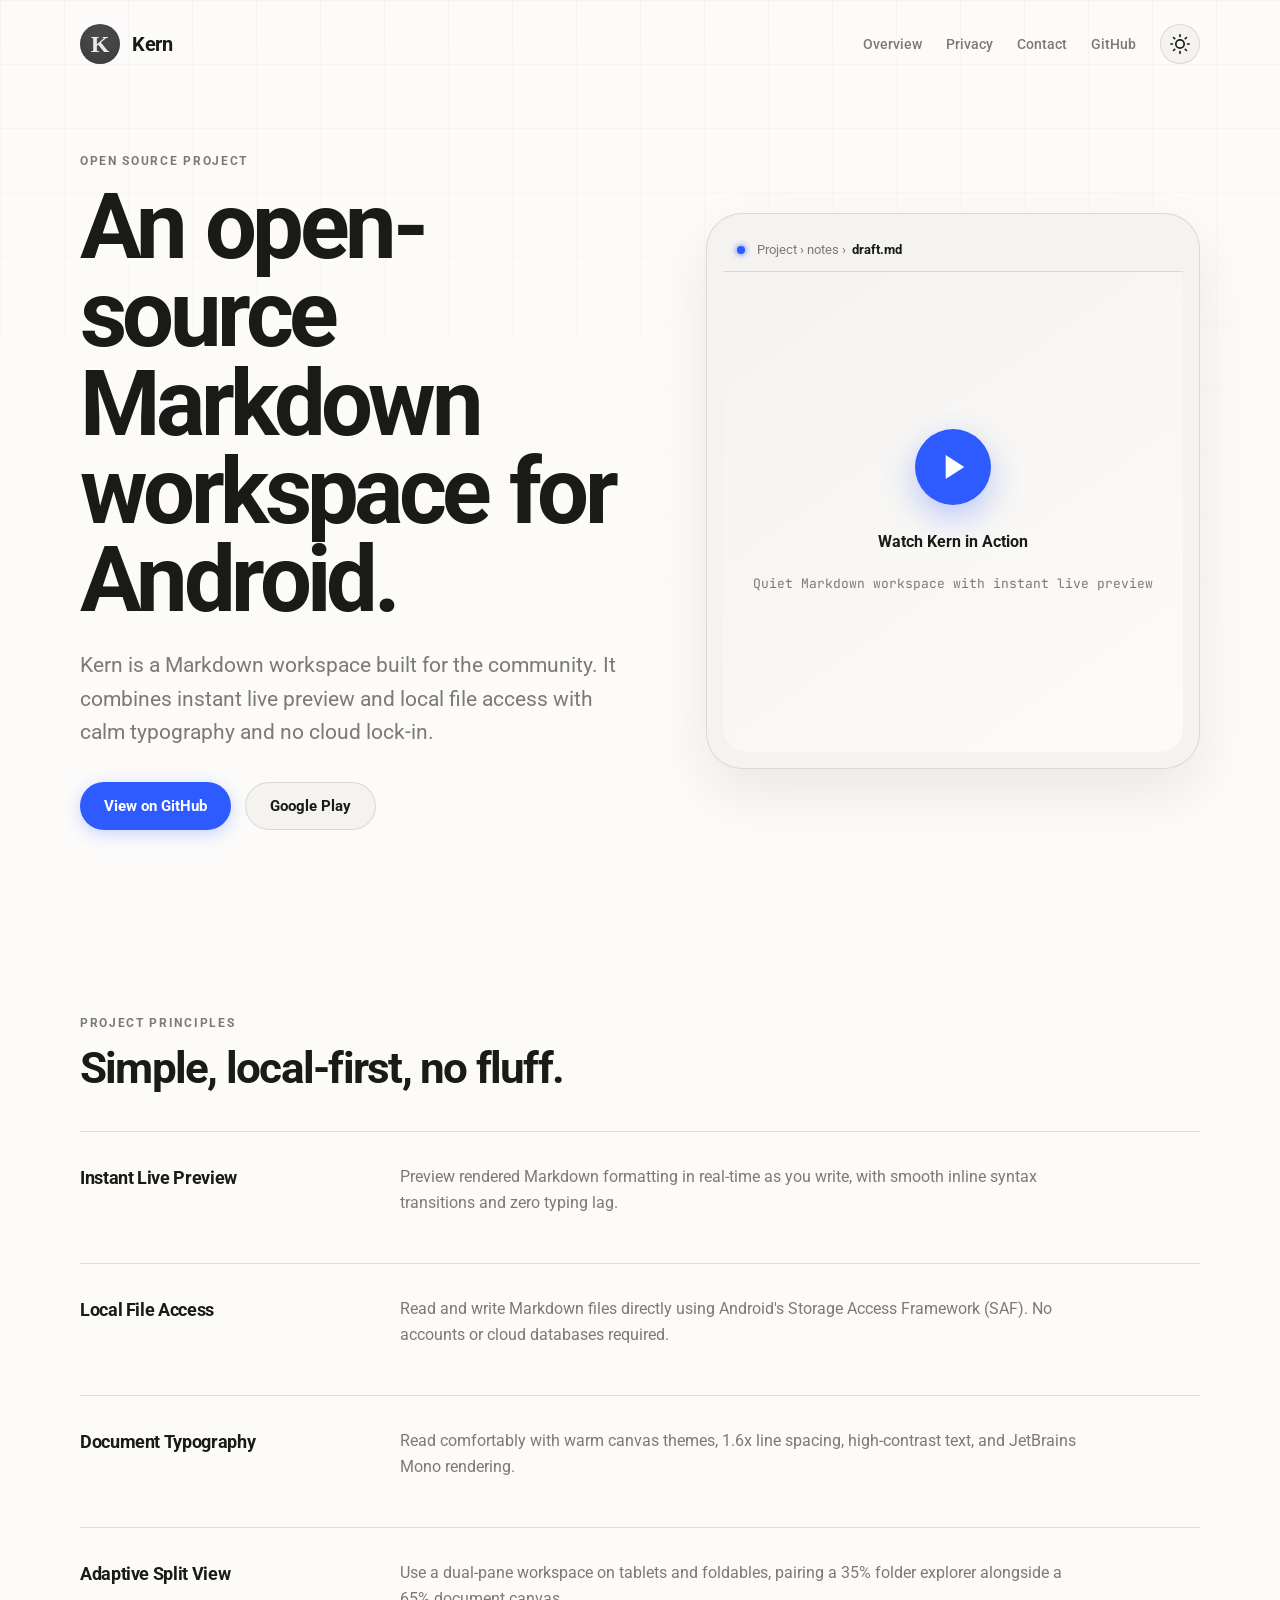
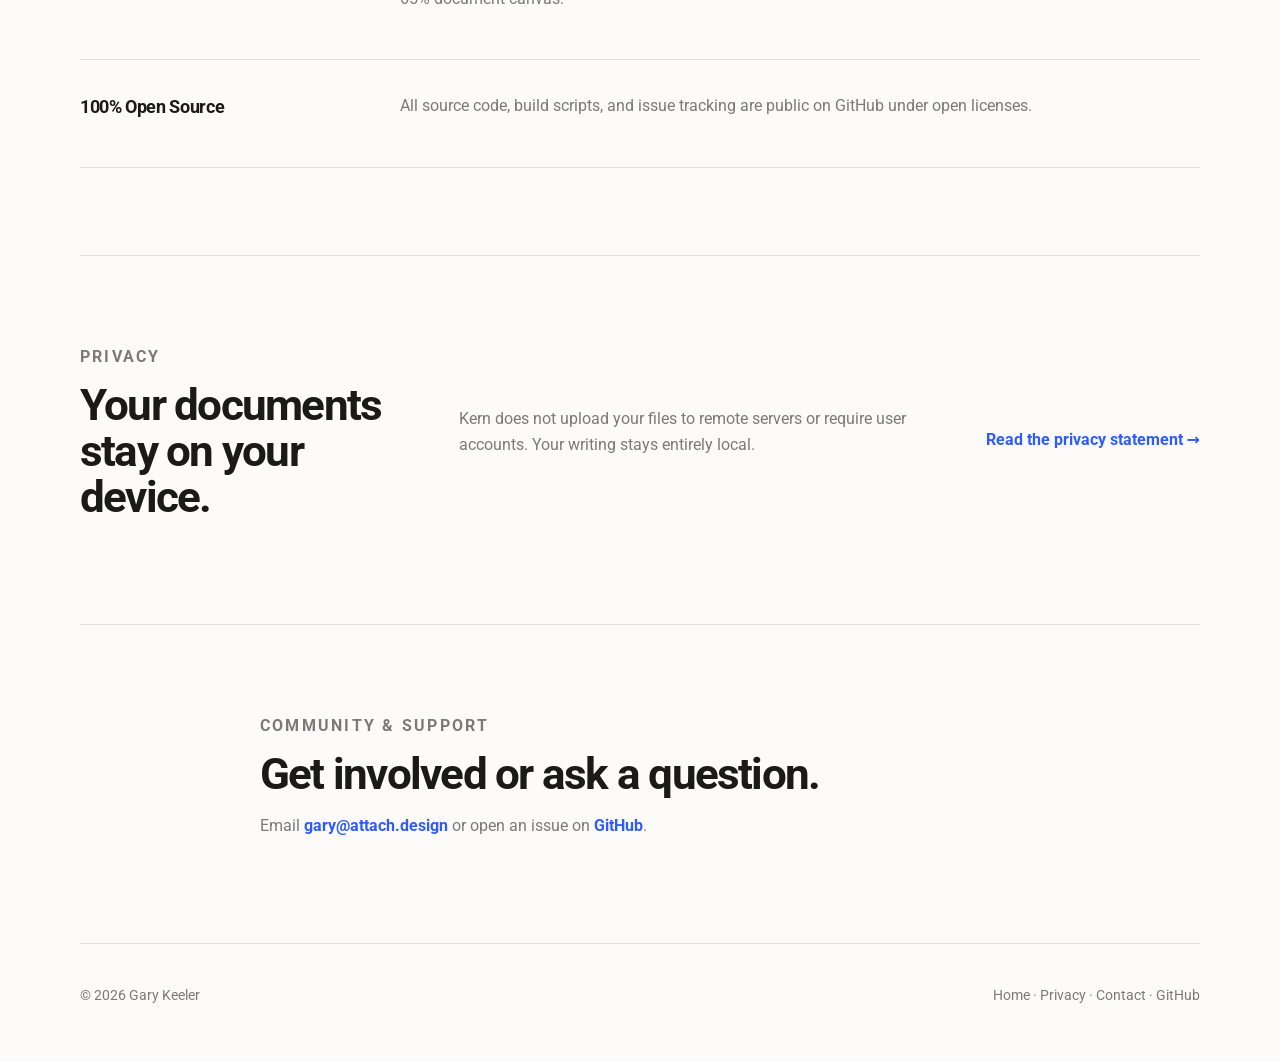
==== website/index.html @ 9accd6e1 "feat(website): implement sticky glassmorphic navigation, 3D perspective device tilt, and native scro" ====
<!doctype html>
<html lang="en">
<head>
  <meta charset="utf-8">
  <meta name="viewport" content="width=device-width, initial-scale=1">
  <title>Kern — Open Source Markdown Workspace for Android</title>
  <meta name="description" content="Kern is a simple, open-source Markdown reader and writing workspace for Android. Instant live preview, local-first file access, calm typography, and no cloud lock-in.">
  <link rel="canonical" href="https://attach.design/kern/">
  <link rel="icon" type="image/svg+xml" href="favicon.svg">

  <!-- Open Graph / Social Media -->
  <meta property="og:type" content="website">
  <meta property="og:site_name" content="Kern">
  <meta property="og:title" content="Kern — Open Source Markdown Workspace for Android">
  <meta property="og:description" content="A simple, open-source Markdown workspace for Android. Instant live preview, local files, calm typography, no accounts or cloud lock-in.">
  <meta property="og:url" content="https://attach.design/kern/">

  <!-- Twitter Card -->
  <meta name="twitter:card" content="summary_large_image">
  <meta name="twitter:title" content="Kern — Open Source Markdown Workspace for Android">
  <meta name="twitter:description" content="A simple, open-source Markdown workspace for Android. Instant live preview, local files, calm typography, no cloud lock-in.">

  <!-- Structured Data / JSON-LD -->
  <script type="application/ld+json">
  {
    "@context": "https://schema.org",
    "@type": "SoftwareApplication",
    "name": "Kern",
    "operatingSystem": "Android",
    "applicationCategory": "ProductivityApplication",
    "offers": {
      "@type": "Offer",
      "price": "0.00",
      "priceCurrency": "USD"
    },
    "description": "Kern is a simple, open-source Markdown reader and writing workspace for Android."
  }
  </script>

  <link rel="stylesheet" href="styles.css">
</head>
<body>
  <a href="#main" class="skip-to-content">Skip to content</a>

  <div class="site-header-wrapper" id="header-wrapper">
    <header class="site-header">
      <a class="brand" href="index.html" aria-label="Kern Home">
        <span class="mark" aria-hidden="true">K</span>
        <span>Kern</span>
      </a>

      <div class="nav-group">
        <nav class="nav" id="main-nav" aria-label="Primary navigation">
          <a href="#overview">Overview</a>
          <a href="privacy.html">Privacy</a>
          <a href="contact.html">Contact</a>
          <a href="https://github.com/iamkeeler/AndroidMD-App" target="_blank" rel="noopener">GitHub</a>
        </nav>

        <button type="button" class="theme-toggle" id="theme-toggle" aria-label="Toggle dark mode" title="Toggle theme">
          <svg viewBox="0 0 24 24" id="theme-icon" aria-hidden="true">
            <circle cx="12" cy="12" r="5"></circle>
            <path d="M12 1v2M12 21v2M4.22 4.22l1.42 1.42M18.36 18.36l1.42 1.42M1 12h2M21 12h2M4.22 19.78l1.42-1.42M18.36 5.64l1.42-1.42"></path>
          </svg>
        </button>

        <button type="button" class="menu-toggle" id="menu-toggle" aria-label="Toggle navigation menu" aria-expanded="false">
          <svg viewBox="0 0 24 24" aria-hidden="true">
            <line x1="3" y1="6" x2="21" y2="6"></line>
            <line x1="3" y1="12" x2="21" y2="12"></line>
            <line x1="3" y1="18" x2="21" y2="18"></line>
          </svg>
        </button>
      </div>
    </header>
  </div>

  <main id="main">
    <section class="hero section-shell">
      <div class="hero-copy" data-reveal>
        <p class="eyebrow" data-reveal data-reveal-delay="100">Open Source Project</p>
        <h1 data-reveal data-reveal-delay="200">An open-source Markdown workspace for Android.</h1>
        <p class="lede" data-reveal data-reveal-delay="300">Kern is a Markdown workspace built for the community. It combines instant live preview and local file access with calm typography and no cloud lock-in.</p>
        <div class="actions" data-reveal data-reveal-delay="400">
          <a class="button primary" href="https://github.com/iamkeeler/AndroidMD-App" target="_blank" rel="noopener">View on GitHub</a>
          <a class="button secondary" href="https://play.google.com/store/apps/details?id=com.attachdesign.kern" target="_blank" rel="noopener">Google Play</a>
        </div>
      </div>

      <div class="device-frame" id="hero-device" data-reveal data-reveal-delay="200" aria-label="Kern app video demonstration preview">
        <div class="phone-top">
          <span class="dot"></span>
          <span class="path">Project › notes › <span class="active-node">draft.md</span></span>
        </div>
        <div class="video-placeholder" role="region" aria-label="Kern App Walkthrough Video Preview">
          <div class="video-poster-preview">
            <div class="play-btn-wrapper" aria-label="Play Kern walkthrough video">
              <svg viewBox="0 0 24 24" aria-hidden="true">
                <polygon points="5 3 19 12 5 21 5 3"></polygon>
              </svg>
            </div>
            <p class="video-caption">Watch Kern in Action</p>
            <p class="video-subcaption">Quiet Markdown workspace with instant live preview</p>
          </div>
        </div>
      </div>
    </section>

    <section id="overview" class="features section-shell" aria-labelledby="overview-title">
      <div class="section-heading" data-reveal>
        <p class="eyebrow">Project Principles</p>
        <h2 id="overview-title">Simple, local-first, no fluff.</h2>
      </div>
      <div class="feature-list">
        <div class="feature-item" data-reveal data-reveal-delay="100">
          <h3>Instant Live Preview</h3>
          <p>Preview rendered Markdown formatting in real-time as you write, with smooth inline syntax transitions and zero typing lag.</p>
        </div>
        <div class="feature-item" data-reveal data-reveal-delay="200">
          <h3>Local File Access</h3>
          <p>Read and write Markdown files directly using Android's Storage Access Framework (SAF). No accounts or cloud databases required.</p>
        </div>
        <div class="feature-item" data-reveal data-reveal-delay="300">
          <h3>Document Typography</h3>
          <p>Read comfortably with warm canvas themes, 1.6x line spacing, high-contrast text, and JetBrains Mono rendering.</p>
        </div>
        <div class="feature-item" data-reveal data-reveal-delay="100">
          <h3>Adaptive Split View</h3>
          <p>Use a dual-pane workspace on tablets and foldables, pairing a 35% folder explorer alongside a 65% document canvas.</p>
        </div>
        <div class="feature-item" data-reveal data-reveal-delay="200">
          <h3>100% Open Source</h3>
          <p>All source code, build scripts, and issue tracking are public on GitHub under open licenses.</p>
        </div>
      </div>
    </section>

    <section class="privacy-band section-shell" data-reveal>
      <div>
        <p class="eyebrow">Privacy</p>
        <h2>Your documents stay on your device.</h2>
      </div>
      <p>Kern does not upload your files to remote servers or require user accounts. Your writing stays entirely local.</p>
      <a class="text-link" href="privacy.html">Read the privacy statement →</a>
    </section>

    <section class="contact section-shell" aria-labelledby="contact-title" data-reveal>
      <p class="eyebrow">Community & Support</p>
      <h2 id="contact-title">Get involved or ask a question.</h2>
      <p>Email <a class="text-link" href="mailto:gary@attach.design">gary@attach.design</a> or open an issue on <a class="text-link" href="https://github.com/iamkeeler/AndroidMD-App" target="_blank" rel="noopener">GitHub</a>.</p>
    </section>
  </main>

  <footer class="site-footer">
    <span>© 2026 Gary Keeler</span>
    <span>
      <a href="index.html">Home</a> · 
      <a href="privacy.html">Privacy</a> · 
      <a href="contact.html">Contact</a> · 
      <a href="https://github.com/iamkeeler/AndroidMD-App" target="_blank" rel="noopener">GitHub</a>
    </span>
  </footer>

  <script>
    // Theme toggle management (Default: Creamy Light style)
    const themeToggle = document.getElementById('theme-toggle');
    const storedTheme = localStorage.getItem('theme');
    
    function updateThemeAria(theme) {
      const nextTheme = theme === 'dark' ? 'light' : 'dark';
      themeToggle.setAttribute('aria-label', `Switch to ${nextTheme} theme`);
      themeToggle.setAttribute('title', `Switch to ${nextTheme} theme`);
    }

    if (storedTheme === 'dark') {
      document.documentElement.setAttribute('data-theme', 'dark');
      updateThemeAria('dark');
    } else {
      document.documentElement.setAttribute('data-theme', 'light');
      updateThemeAria('light');
    }

    themeToggle.addEventListener('click', () => {
      const current = document.documentElement.getAttribute('data-theme');
      const target = (current === 'dark') ? 'light' : 'dark';
      document.documentElement.setAttribute('data-theme', target);
      localStorage.setItem('theme', target);
      updateThemeAria(target);
    });

    // Mobile nav toggle
    const menuToggle = document.getElementById('menu-toggle');
    const mainNav = document.getElementById('main-nav');
    menuToggle.addEventListener('click', () => {
      const open = mainNav.classList.toggle('open');
      menuToggle.setAttribute('aria-expanded', open);
    });

    // --- Native Scroll Animation Engine ---
    const headerWrapper = document.getElementById('header-wrapper');
    const heroDevice = document.getElementById('hero-device');

    // 1. Sticky Header scroll trigger
    window.addEventListener('scroll', () => {
      if (window.scrollY > 20) {
        headerWrapper.classList.add('is-scrolled');
      } else {
        headerWrapper.classList.remove('is-scrolled');
      }

      // 2. Background parallax grid drift
      document.body.style.setProperty('--parallax-y', `${window.scrollY * 0.08}px`);
    }, { passive: true });

    // 3. IntersectionObserver for staggered scroll reveals
    const revealObserver = new IntersectionObserver((entries) => {
      entries.forEach((entry) => {
        if (entry.isIntersecting) {
          entry.target.classList.add('is-visible');
        }
      });
    }, { threshold: 0.15, rootMargin: '0px 0px -40px 0px' });

    document.querySelectorAll('[data-reveal]').forEach((el) => revealObserver.observe(el));
  </script>
</body>
</html>
---- website/styles.css ----
@import url('https://fonts.googleapis.com/css2?family=JetBrains+Mono:ital,wght@0,400;0,500;0,600;1,400&family=Roboto+Mono:wght@400;500&family=Roboto:ital,wght@0,400;0,500;0,700;1,400&display=swap');

:root {
  --canvas: #FCFBFA;
  --surface: #F4F3F0;
  --ink: #1A1A18;
  --muted: #7C7A75;
  --border: rgba(124, 122, 117, 0.22);
  --accent: #2E5BFF;
  --accent-hover: #1A46E6;
  --icon-bg: #4A4A4D;
  --icon-fg: #ECEAE6;
  --shadow: 0 24px 80px rgba(26, 26, 24, 0.08);
  --grid-line: rgba(26, 26, 24, 0.028);
  --max: 1120px;
  --radius-lg: 30px;
  --radius-md: 16px;
  --radius-sm: 8px;
}

[data-theme="dark"] {
  --canvas: #121212;
  --surface: #1E1E1E;
  --ink: #E3E3E3;
  --muted: #9E9C96;
  --border: rgba(255, 255, 255, 0.12);
  --accent: #5E81FF;
  --accent-hover: #7D9BFF;
  --icon-bg: #2E2E32;
  --icon-fg: #E3E3E3;
  --shadow: 0 24px 80px rgba(0, 0, 0, 0.45);
  --grid-line: rgba(255, 255, 255, 0.03);
}

/* Dark theme activates explicitly via [data-theme="dark"] attribute */

* {
  box-sizing: border-box;
}

:focus-visible {
  outline: 2px solid var(--accent);
  outline-offset: 2px;
  border-radius: 4px;
}

html {
  scroll-behavior: smooth;
  color-scheme: light dark;
}

body {
  margin: 0;
  background: var(--canvas);
  color: var(--ink);
  font-family: Roboto, ui-sans-serif, system-ui, -apple-system, BlinkMacSystemFont, "Segoe UI", sans-serif;
  line-height: 1.6;
  -webkit-font-smoothing: antialiased;
  transition: background-color 200ms ease, color 200ms ease;
}

/* Background aesthetic grid */
body::before {
  content: "";
  position: fixed;
  inset: 0;
  pointer-events: none;
  background:
    linear-gradient(90deg, var(--grid-line) 1px, transparent 1px),
    linear-gradient(180deg, var(--grid-line) 1px, transparent 1px);
  background-size: 64px 64px;
  mask-image: linear-gradient(to bottom, black, transparent 75%);
  -webkit-mask-image: linear-gradient(to bottom, black, transparent 75%);
  z-index: 0;
}

/* Accessibility skip link */
.skip-to-content {
  position: absolute;
  top: -100px;
  left: 16px;
  z-index: 999;
  padding: 12px 20px;
  background: var(--accent);
  color: #ffffff;
  border-radius: var(--radius-sm);
  font-weight: 700;
  text-decoration: none;
  transition: top 150ms ease;
}

.skip-to-content:focus {
  top: 16px;
}

a {
  color: inherit;
  text-decoration-thickness: 1px;
  text-underline-offset: 0.22em;
  transition: color 150ms ease;
}

.site-header,
.site-footer,
.section-shell {
  position: relative;
  z-index: 1;
  width: min(var(--max), calc(100% - 32px));
  margin-inline: auto;
}

.site-header-wrapper {
  position: sticky;
  top: 0;
  z-index: 100;
  background: transparent;
  transition: background-color 300ms ease, border-color 300ms ease, box-shadow 300ms ease, backdrop-filter 300ms ease;
}

.site-header-wrapper.is-scrolled {
  background: rgba(252, 251, 250, 0.88);
  backdrop-filter: blur(12px);
  -webkit-backdrop-filter: blur(12px);
  border-bottom: 1px solid var(--border);
  box-shadow: 0 4px 20px rgba(0, 0, 0, 0.03);
}

[data-theme="dark"] .site-header-wrapper.is-scrolled {
  background: rgba(18, 18, 18, 0.88);
}

/* Header & Navigation */
.site-header {
  min-height: 88px;
  display: flex;
  align-items: center;
  justify-content: space-between;
  gap: 24px;
  transition: min-height 300ms ease;
}

.site-header-wrapper.is-scrolled .site-header {
  min-height: 64px;
}

.brand {
  display: inline-flex;
  align-items: center;
  gap: 12px;
  font-weight: 700;
  font-size: 20px;
  letter-spacing: -0.02em;
  text-decoration: none;
  color: var(--ink);
}

.mark {
  width: 40px;
  height: 40px;
  border-radius: 999px;
  display: inline-grid;
  place-items: center;
  background: var(--icon-bg);
  color: var(--icon-fg);
  font-family: Georgia, "Times New Roman", serif;
  font-size: 24px;
  line-height: 1;
  box-shadow: inset 0 -8px 18px rgba(0, 0, 0, 0.18);
  transition: transform 200ms ease;
}

.brand:hover .mark {
  transform: rotate(-6deg) scale(1.05);
}

.nav-group {
  display: flex;
  align-items: center;
  gap: 24px;
}

.nav {
  display: flex;
  align-items: center;
  gap: 24px;
  color: var(--muted);
  font-size: 14px;
  font-weight: 500;
}

.nav a {
  text-decoration: none;
  padding: 6px 0;
}

.nav a:hover,
.nav a[aria-current="page"] {
  color: var(--ink);
}

/* Theme Switcher Button */
.theme-toggle {
  background: var(--surface);
  border: 1px solid var(--border);
  color: var(--ink);
  width: 40px;
  height: 40px;
  border-radius: 50%;
  display: inline-grid;
  place-items: center;
  cursor: pointer;
  padding: 0;
  transition: background-color 150ms ease, border-color 150ms ease, transform 150ms ease;
}

.theme-toggle:hover {
  transform: scale(1.06);
  border-color: var(--accent);
}

.theme-toggle svg {
  width: 20px;
  height: 20px;
  fill: none;
  stroke: currentColor;
  stroke-width: 2;
  stroke-linecap: round;
  stroke-linejoin: round;
}

/* Mobile Nav Toggle */
.menu-toggle {
  display: none;
  background: var(--surface);
  border: 1px solid var(--border);
  color: var(--ink);
  width: 40px;
  height: 40px;
  border-radius: var(--radius-sm);
  cursor: pointer;
  align-items: center;
  justify-content: center;
}

.menu-toggle svg {
  width: 22px;
  height: 22px;
  fill: none;
  stroke: currentColor;
  stroke-width: 2;
}

/* Hero Section */
.hero {
  min-height: calc(100vh - 168px);
  display: grid;
  grid-template-columns: minmax(0, 1fr) minmax(360px, 0.88fr);
  gap: 64px;
  align-items: center;
  padding: 64px 0 96px;
}

.eyebrow,
.small-label {
  margin: 0 0 12px;
  color: var(--muted);
  font-size: 12px;
  letter-spacing: 0.14em;
  text-transform: uppercase;
  font-weight: 700;
}

h1, h2, h3, p {
  margin-top: 0;
}

h1 {
  max-width: 780px;
  margin-bottom: 24px;
  font-size: clamp(44px, 7.5vw, 92px);
  line-height: 0.96;
  letter-spacing: -0.05em;
  word-spacing: 0.03em;
  font-weight: 700;
}

h2 {
  margin-bottom: 16px;
  font-size: clamp(26px, 3.8vw, 44px);
  line-height: 1.05;
  letter-spacing: -0.04em;
  font-weight: 700;
}

h3 {
  margin-bottom: 8px;
  font-size: 18px;
  letter-spacing: -0.02em;
  font-weight: 700;
}

.lede {
  max-width: 640px;
  margin-bottom: 32px;
  color: var(--muted);
  font-size: clamp(17px, 1.8vw, 21px);
  line-height: 1.6;
}

.actions {
  display: flex;
  flex-wrap: wrap;
  gap: 14px;
}

.button {
  min-height: 48px;
  display: inline-flex;
  align-items: center;
  justify-content: center;
  padding: 0 24px;
  border-radius: 999px;
  font-weight: 700;
  font-size: 15px;
  text-decoration: none;
  transition: transform 120ms ease, background-color 120ms ease, border-color 120ms ease, box-shadow 120ms ease;
}

.button:hover {
  transform: translateY(-2px);
}

.button:active {
  transform: translateY(1px);
}

.button.primary {
  background: var(--accent);
  color: #ffffff;
  box-shadow: 0 4px 16px rgba(46, 91, 255, 0.25);
}

.button.primary:hover {
  background: var(--accent-hover);
  box-shadow: 0 6px 20px rgba(46, 91, 255, 0.35);
}

.button.secondary {
  border: 1px solid var(--border);
  background: var(--surface);
  color: var(--ink);
}

.button.secondary:hover {
  border-color: var(--muted);
}

/* Device Frame & Live Workspace Showcase */
.device-frame {
  border: 1px solid var(--border);
  border-radius: 36px;
  padding: 16px;
  background: var(--surface);
  box-shadow: var(--shadow);
  transform: perspective(1000px) rotateX(6deg) scale(0.96) translateY(20px);
  transform-origin: center top;
  transition: border-color 200ms ease, background-color 200ms ease, transform 600ms cubic-bezier(0.16, 1, 0.3, 1), box-shadow 600ms ease;
  will-change: transform;
}

.device-frame.is-visible,
.device-frame:hover {
  transform: perspective(1000px) rotateX(0deg) scale(1) translateY(0);
  box-shadow: 0 24px 60px rgba(0, 0, 0, 0.08);
}

/* Native Scroll Reveal Utility Cues */
[data-reveal] {
  opacity: 0;
  transform: translateY(28px);
  transition: opacity 600ms cubic-bezier(0.16, 1, 0.3, 1), transform 600ms cubic-bezier(0.16, 1, 0.3, 1);
  will-change: opacity, transform;
}

[data-reveal].is-visible {
  opacity: 1;
  transform: translateY(0);
}

[data-reveal-delay="100"] { transition-delay: 100ms; }
[data-reveal-delay="200"] { transition-delay: 200ms; }
[data-reveal-delay="300"] { transition-delay: 300ms; }
[data-reveal-delay="400"] { transition-delay: 400ms; }

.phone-top {
  display: flex;
  align-items: center;
  gap: 12px;
  padding: 10px 14px;
  color: var(--muted);
  font-size: 13px;
  font-family: Roboto, ui-sans-serif, system-ui, sans-serif;
  border-bottom: 1px solid var(--border);
  background: var(--surface);
  border-top-left-radius: 20px;
  border-top-right-radius: 20px;
}

.phone-top .path {
  color: var(--muted);
  display: flex;
  align-items: center;
  gap: 6px;
}

.phone-top .path .active-node {
  color: var(--ink);
  font-weight: 700;
}

.dot {
  width: 8px;
  height: 8px;
  border-radius: 50%;
  background: var(--accent);
  box-shadow: 0 0 6px var(--accent);
}

.workspace-preview {
  min-height: 480px;
  display: grid;
  grid-template-columns: 35% 65%;
  overflow: hidden;
  border-bottom-left-radius: 24px;
  border-bottom-right-radius: 24px;
  background: var(--canvas);
}

.workspace-preview aside {
  background: var(--surface);
  padding: 24px 16px;
  border-right: 1px solid var(--border);
}

.file-list {
  display: flex;
  flex-direction: column;
  gap: 8px;
  margin-top: 12px;
}

.file-btn {
  display: flex;
  align-items: center;
  gap: 8px;
  width: 100%;
  padding: 10px 12px;
  min-height: 44px;
  border: none;
  background: transparent;
  color: var(--muted);
  font-size: 13px;
  font-family: "JetBrains Mono", "Roboto Mono", monospace;
  text-align: left;
  border-radius: var(--radius-sm);
  cursor: pointer;
  transition: background-color 150ms ease, color 150ms ease;
}

.file-btn:hover {
  background: rgba(124, 122, 117, 0.08);
  color: var(--ink);
}

.file-btn.active {
  background: var(--canvas);
  color: var(--ink);
  font-weight: 600;
  box-shadow: 0 1px 4px rgba(0,0,0,0.06);
}

.workspace-preview article {
  padding: 24px 28px;
  display: flex;
  flex-direction: column;
  max-width: 680px;
  margin: 0 auto;
}

.editor-tabs {
  display: flex;
  gap: 16px;
  border-bottom: 1px solid var(--border);
  padding-bottom: 4px;
  margin-bottom: 20px;
}

.tab-btn {
  background: transparent;
  border: none;
  color: var(--muted);
  font-size: 12px;
  font-weight: 700;
  letter-spacing: 0.08em;
  text-transform: uppercase;
  cursor: pointer;
  padding: 8px 12px;
  min-height: 44px;
  border-bottom: 2px solid transparent;
  transition: color 150ms ease, border-color 150ms ease;
}

.tab-btn.active {
  color: var(--accent);
  border-bottom-color: var(--accent);
}

.editor-input {
  width: 100%;
  min-height: 320px;
  background: transparent;
  border: none;
  color: var(--ink);
  font-family: "JetBrains Mono", "Roboto Mono", monospace;
  font-size: 15px;
  line-height: 1.6;
  resize: none;
  outline: none;
}

.live-render {
  min-height: 320px;
  font-family: "JetBrains Mono", "Roboto Mono", monospace;
  font-size: 15px;
  line-height: 1.6;
  color: var(--ink);
}

.live-render h1 {
  font-size: 22px;
  font-weight: 700;
  letter-spacing: -0.025em;
  margin-top: 0;
  margin-bottom: 16px;
  color: var(--ink);
}

.live-render h2 {
  font-size: 16px;
  font-weight: 600;
  letter-spacing: 0;
  margin-top: 20px;
  margin-bottom: 12px;
  color: var(--ink);
}

.live-render h3 {
  font-size: 13px;
  font-weight: 600;
  letter-spacing: 0.015em;
  margin-top: 16px;
  margin-bottom: 8px;
  color: var(--ink);
}

/* Video Preview Placeholder */
.video-placeholder {
  min-height: 480px;
  display: flex;
  flex-direction: column;
  align-items: center;
  justify-content: center;
  position: relative;
  border-bottom-left-radius: 24px;
  border-bottom-right-radius: 24px;
  background: linear-gradient(145deg, var(--surface), var(--canvas));
  overflow: hidden;
  cursor: pointer;
  padding: 48px 24px;
  text-align: center;
}

.video-poster-preview {
  display: flex;
  flex-direction: column;
  align-items: center;
  justify-content: center;
  gap: 16px;
}

.play-btn-wrapper {
  width: 76px;
  height: 76px;
  border-radius: 50%;
  background: var(--accent);
  color: #ffffff;
  display: inline-grid;
  place-items: center;
  box-shadow: 0 12px 32px rgba(46, 91, 255, 0.3);
  transition: transform 200ms ease, box-shadow 200ms ease, background-color 200ms ease;
}

.video-placeholder:hover .play-btn-wrapper {
  transform: scale(1.08);
  box-shadow: 0 16px 40px rgba(46, 91, 255, 0.4);
}

.play-btn-wrapper svg {
  width: 32px;
  height: 32px;
  fill: currentColor;
  margin-left: 4px;
}

.video-caption {
  font-family: Roboto, ui-sans-serif, system-ui, sans-serif;
  font-size: 16px;
  font-weight: 700;
  color: var(--ink);
  margin: 8px 0 0;
}

.video-subcaption {
  font-family: "JetBrains Mono", "Roboto Mono", monospace;
  font-size: 13px;
  color: var(--muted);
  margin: 4px 0 0;
}

.live-render code {
  display: inline-block;
  margin-top: 12px;
  padding: 6px 10px;
  border-radius: var(--radius-sm);
  background: var(--surface);
  color: var(--accent);
  font-family: "JetBrains Mono", "Roboto Mono", monospace;
  font-size: 13px;
  border: 1px solid var(--border);
}

/* Feature Grid */
.features,
.privacy-band,
.contact,
.page {
  padding: 88px 0;
}

.section-heading {
  max-width: 720px;
  margin-bottom: 40px;
}

.feature-list {
  border-top: 1px solid var(--border);
}

.feature-item {
  display: grid;
  grid-template-columns: minmax(200px, 0.36fr) minmax(0, 1fr);
  gap: 32px;
  padding: 32px 0;
  border-bottom: 1px solid var(--border);
  transition: background-color 150ms ease;
}

.feature-item p {
  max-width: 680px;
  color: var(--muted);
  font-size: 16px;
}

/* Privacy Band */
.privacy-band {
  display: grid;
  grid-template-columns: minmax(260px, 0.7fr) minmax(0, 1fr) auto;
  gap: 32px;
  align-items: center;
  border-top: 1px solid var(--border);
  border-bottom: 1px solid var(--border);
}

.privacy-band p {
  color: var(--muted);
  font-size: 16px;
}

.text-link {
  color: var(--accent);
  font-weight: 700;
  text-decoration: none;
}

.text-link:hover {
  text-decoration: underline;
}

/* Contact & Pages */
.contact {
  max-width: 760px;
}

.contact p,
.prose-block p {
  color: var(--muted);
  font-size: 16px;
}

.page {
  max-width: 820px;
}

.prose-block,
.contact-card {
  padding: 32px 0;
  border-top: 1px solid var(--border);
}

.contact-card .small-label {
  display: block;
  margin-bottom: 12px;
}

.contact-card a {
  display: inline-block;
  max-width: 100%;
  color: var(--accent);
  font-size: clamp(24px, 4vw, 44px);
  font-weight: 800;
  letter-spacing: -0.035em;
  overflow-wrap: anywhere;
  text-decoration: none;
}

.contact-card a:hover {
  text-decoration: underline;
}

/* Footer */
.site-footer {
  display: flex;
  justify-content: space-between;
  gap: 24px;
  padding: 40px 0 56px;
  color: var(--muted);
  font-size: 14px;
  border-top: 1px solid var(--border);
}

.site-footer a {
  text-decoration: none;
}

.site-footer a:hover {
  color: var(--ink);
}

/* Responsive Media Queries */
@media (max-width: 880px) {
  .hero {
    grid-template-columns: 1fr;
    padding-top: 32px;
    gap: 40px;
  }

  .privacy-band {
    grid-template-columns: 1fr;
    gap: 20px;
  }

  .feature-item {
    grid-template-columns: 1fr;
    gap: 12px;
  }

  .workspace-preview {
    grid-template-columns: 1fr;
  }

  .workspace-preview aside {
    display: none;
  }
}

@media (max-width: 640px) {
  .site-header {
    min-height: 72px;
  }

  .menu-toggle {
    display: flex;
  }

  .nav {
    display: none;
    position: absolute;
    top: 80px;
    left: 0;
    right: 0;
    background: var(--surface);
    border: 1px solid var(--border);
    border-radius: var(--radius-md);
    padding: 20px;
    flex-direction: column;
    align-items: flex-start;
    gap: 16px;
    box-shadow: var(--shadow);
    z-index: 100;
  }

  .nav.open {
    display: flex;
  }

  .site-footer {
    flex-direction: column;
    gap: 16px;
  }
}
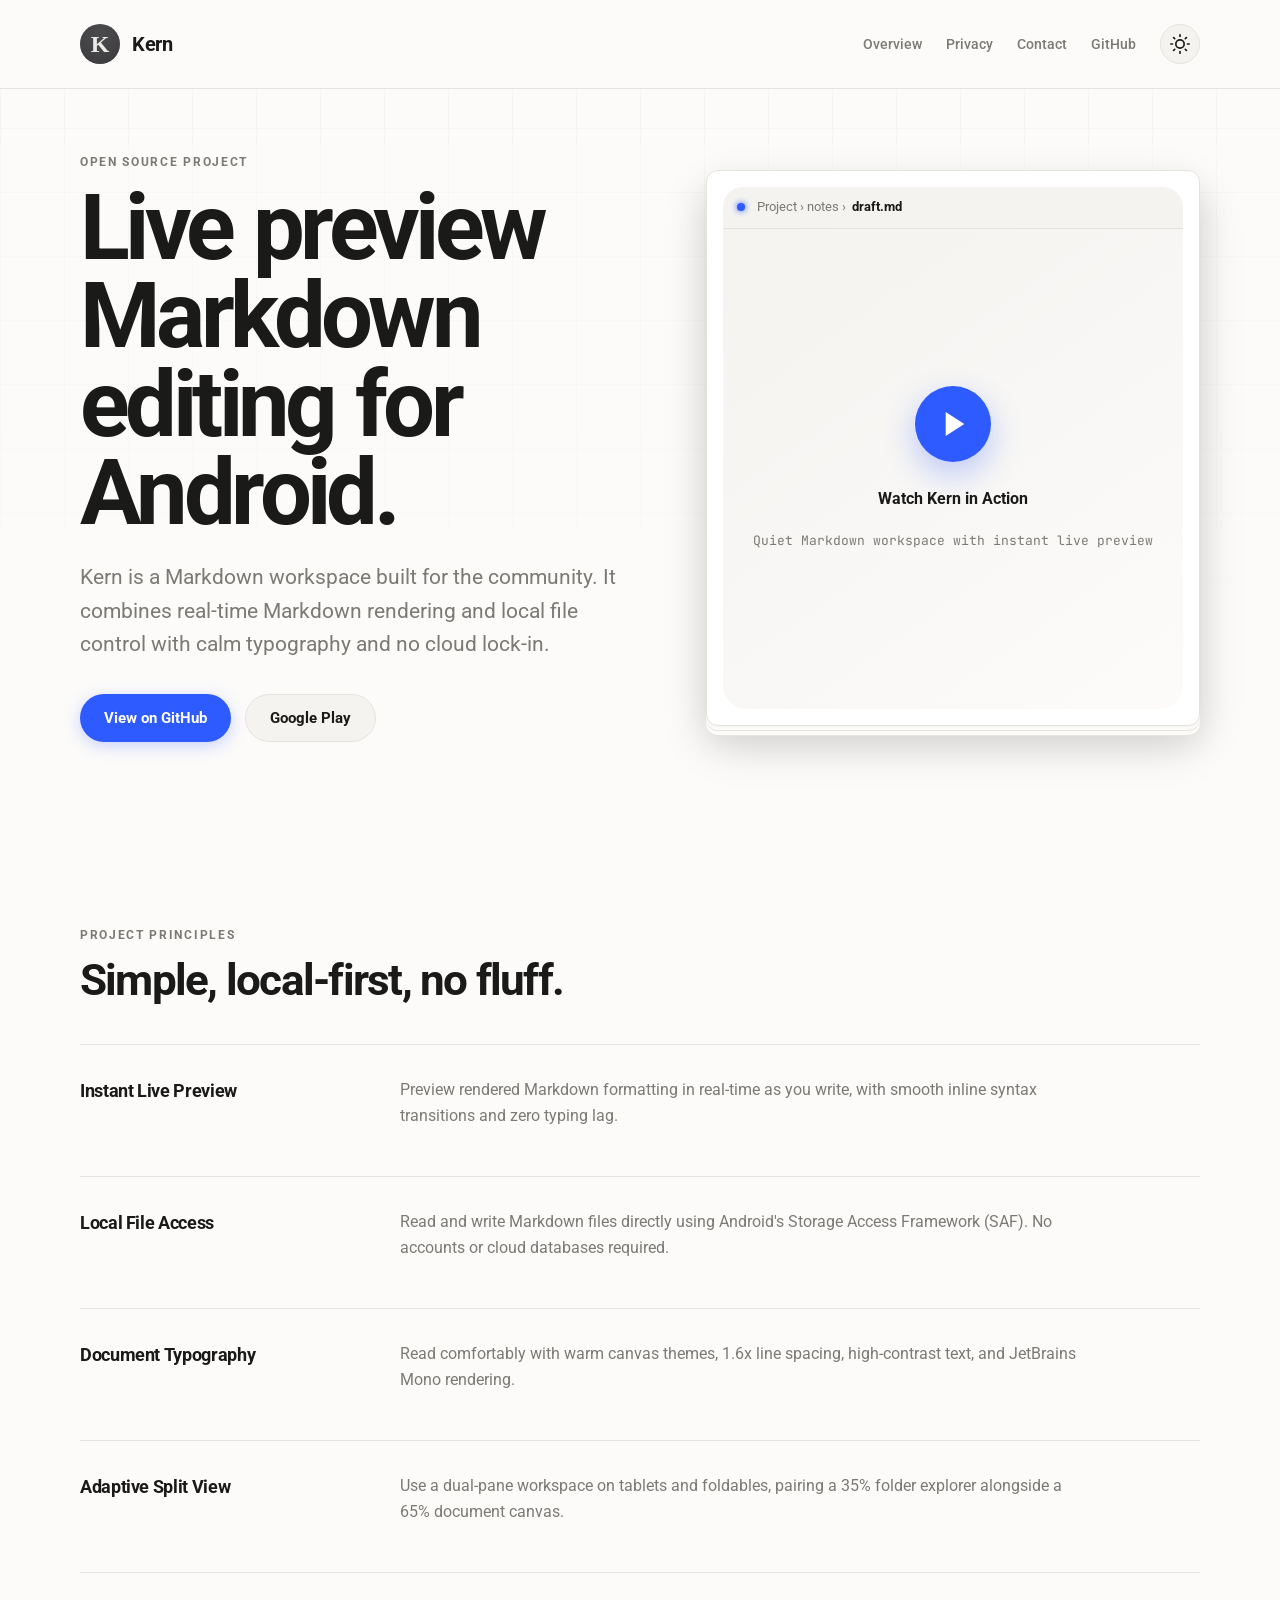
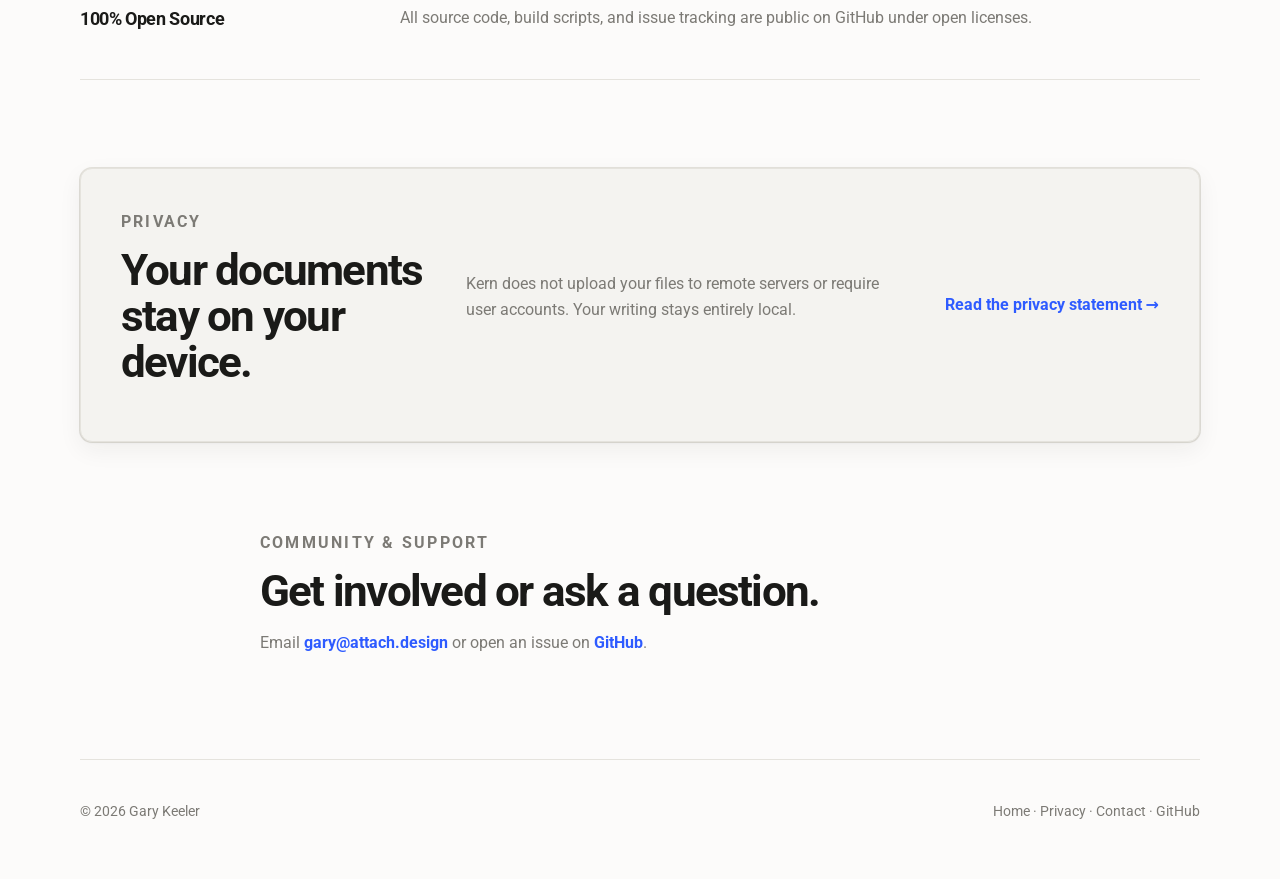
==== commit 0e84b3f6: "copy(website): update headline and tagline to 'Live Preview Markdown Editing for Android'" ====
--- a/website/index.html
+++ b/website/index.html
@@ -3,22 +3,22 @@
 <head>
   <meta charset="utf-8">
   <meta name="viewport" content="width=device-width, initial-scale=1">
-  <title>Kern — Open Source Markdown Workspace for Android</title>
-  <meta name="description" content="Kern is a simple, open-source Markdown reader and writing workspace for Android. Instant live preview, local-first file access, calm typography, and no cloud lock-in.">
+  <title>Kern — Live Preview Markdown Editing for Android</title>
+  <meta name="description" content="Kern is an open-source Android app for live preview Markdown editing. Local-first file access, calm typography, and zero cloud lock-in.">
   <link rel="canonical" href="https://attach.design/kern/">
   <link rel="icon" type="image/svg+xml" href="favicon.svg">
 
   <!-- Open Graph / Social Media -->
   <meta property="og:type" content="website">
   <meta property="og:site_name" content="Kern">
-  <meta property="og:title" content="Kern — Open Source Markdown Workspace for Android">
-  <meta property="og:description" content="A simple, open-source Markdown workspace for Android. Instant live preview, local files, calm typography, no accounts or cloud lock-in.">
+  <meta property="og:title" content="Kern — Live Preview Markdown Editing for Android">
+  <meta property="og:description" content="An open-source Android app for live preview Markdown editing. Local files, calm typography, no accounts or cloud lock-in.">
   <meta property="og:url" content="https://attach.design/kern/">
 
   <!-- Twitter Card -->
   <meta name="twitter:card" content="summary_large_image">
-  <meta name="twitter:title" content="Kern — Open Source Markdown Workspace for Android">
-  <meta name="twitter:description" content="A simple, open-source Markdown workspace for Android. Instant live preview, local files, calm typography, no cloud lock-in.">
+  <meta name="twitter:title" content="Kern — Live Preview Markdown Editing for Android">
+  <meta name="twitter:description" content="An open-source Android app for live preview Markdown editing. Local files, calm typography, no cloud lock-in.">
 
   <!-- Structured Data / JSON-LD -->
   <script type="application/ld+json">
@@ -33,7 +33,7 @@
       "price": "0.00",
       "priceCurrency": "USD"
     },
-    "description": "Kern is a simple, open-source Markdown reader and writing workspace for Android."
+    "description": "Kern is an open-source app for live preview Markdown editing on Android."
   }
   </script>
 
@@ -79,8 +79,8 @@
     <section class="hero section-shell">
       <div class="hero-copy" data-reveal>
         <p class="eyebrow" data-reveal data-reveal-delay="100">Open Source Project</p>
-        <h1 data-reveal data-reveal-delay="200">An open-source Markdown workspace for Android.</h1>
-        <p class="lede" data-reveal data-reveal-delay="300">Kern is a Markdown workspace built for the community. It combines instant live preview and local file access with calm typography and no cloud lock-in.</p>
+        <h1 data-reveal data-reveal-delay="200">Live preview Markdown editing for Android.</h1>
+        <p class="lede" data-reveal data-reveal-delay="300">Kern is a Markdown workspace built for the community. It combines real-time Markdown rendering and local file control with calm typography and no cloud lock-in.</p>
         <div class="actions" data-reveal data-reveal-delay="400">
           <a class="button primary" href="https://github.com/iamkeeler/AndroidMD-App" target="_blank" rel="noopener">View on GitHub</a>
           <a class="button secondary" href="https://play.google.com/store/apps/details?id=com.attachdesign.kern" target="_blank" rel="noopener">Google Play</a>
--- a/website/styles.css
+++ b/website/styles.css
@@ -3,32 +3,56 @@
 :root {
   --canvas: #FCFBFA;
   --surface: #F4F3F0;
+  --paper-sheet: #FFFFFF;
   --ink: #1A1A18;
   --muted: #7C7A75;
-  --border: rgba(124, 122, 117, 0.22);
+  --border: #E5E3DD;
   --accent: #2E5BFF;
   --accent-hover: #1A46E6;
   --icon-bg: #4A4A4D;
   --icon-fg: #ECEAE6;
-  --shadow: 0 24px 80px rgba(26, 26, 24, 0.08);
+  --shadow: 0 16px 48px rgba(26, 26, 24, 0.08);
+  --paper-shadow: 
+    0 1px 2px rgba(26, 26, 24, 0.04),
+    0 4px 0 0 var(--canvas),
+    0 5px 0 0 var(--border),
+    0 9px 0 0 var(--canvas),
+    0 10px 0 0 var(--border),
+    0 16px 40px rgba(26, 26, 24, 0.09);
+  --page-lift: 
+    0 1px 3px rgba(26, 26, 24, 0.05),
+    0 8px 24px rgba(26, 26, 24, 0.06),
+    0 0 0 1px var(--border);
   --grid-line: rgba(26, 26, 24, 0.028);
   --max: 1120px;
-  --radius-lg: 30px;
-  --radius-md: 16px;
-  --radius-sm: 8px;
+  --radius-lg: 20px;
+  --radius-md: 12px;
+  --radius-sm: 6px;
 }
 
 [data-theme="dark"] {
   --canvas: #121212;
-  --surface: #1E1E1E;
+  --surface: #1C1C1C;
+  --paper-sheet: #222222;
   --ink: #E3E3E3;
   --muted: #9E9C96;
-  --border: rgba(255, 255, 255, 0.12);
+  --border: #2E2E2C;
   --accent: #5E81FF;
   --accent-hover: #7D9BFF;
   --icon-bg: #2E2E32;
   --icon-fg: #E3E3E3;
-  --shadow: 0 24px 80px rgba(0, 0, 0, 0.45);
+  --shadow: 0 16px 48px rgba(0, 0, 0, 0.45);
+  --paper-shadow: 
+    0 1px 2px rgba(0, 0, 0, 0.2),
+    0 4px 0 0 var(--canvas),
+    0 5px 0 0 var(--border),
+    0 9px 0 0 var(--canvas),
+    0 10px 0 0 var(--border),
+    0 16px 40px rgba(0, 0, 0, 0.4);
+  --page-lift: 
+    0 1px 3px rgba(0, 0, 0, 0.2),
+    0 8px 24px rgba(0, 0, 0, 0.3),
+    0 0 0 1px var(--border);
   --grid-line: rgba(255, 255, 255, 0.03);
 }
 
@@ -113,20 +137,14 @@
   position: sticky;
   top: 0;
   z-index: 100;
-  background: transparent;
-  transition: background-color 300ms ease, border-color 300ms ease, box-shadow 300ms ease, backdrop-filter 300ms ease;
+  background: var(--canvas);
+  border-bottom: 1px solid var(--border);
+  transition: background-color 200ms ease, border-color 200ms ease, box-shadow 200ms ease;
 }
 
 .site-header-wrapper.is-scrolled {
-  background: rgba(252, 251, 250, 0.88);
-  backdrop-filter: blur(12px);
-  -webkit-backdrop-filter: blur(12px);
-  border-bottom: 1px solid var(--border);
-  box-shadow: 0 4px 20px rgba(0, 0, 0, 0.03);
-}
-
-[data-theme="dark"] .site-header-wrapper.is-scrolled {
-  background: rgba(18, 18, 18, 0.88);
+  background: var(--surface);
+  box-shadow: 0 4px 12px rgba(26, 26, 24, 0.05), 0 1px 2px rgba(26, 26, 24, 0.08);
 }
 
 /* Header & Navigation */
@@ -358,11 +376,11 @@
 /* Device Frame & Live Workspace Showcase */
 .device-frame {
   border: 1px solid var(--border);
-  border-radius: 36px;
+  border-radius: var(--radius-md);
   padding: 16px;
-  background: var(--surface);
-  box-shadow: var(--shadow);
-  transform: perspective(1000px) rotateX(6deg) scale(0.96) translateY(20px);
+  background: var(--paper-sheet);
+  box-shadow: var(--paper-shadow);
+  transform: perspective(1000px) rotateX(4deg) scale(0.97) translateY(16px);
   transform-origin: center top;
   transition: border-color 200ms ease, background-color 200ms ease, transform 600ms cubic-bezier(0.16, 1, 0.3, 1), box-shadow 600ms ease;
   will-change: transform;
@@ -371,7 +389,7 @@
 .device-frame.is-visible,
 .device-frame:hover {
   transform: perspective(1000px) rotateX(0deg) scale(1) translateY(0);
-  box-shadow: 0 24px 60px rgba(0, 0, 0, 0.08);
+  box-shadow: var(--paper-shadow), 0 20px 48px rgba(26, 26, 24, 0.12);
 }
 
 /* Native Scroll Reveal Utility Cues */
@@ -677,8 +695,17 @@
   grid-template-columns: minmax(260px, 0.7fr) minmax(0, 1fr) auto;
   gap: 32px;
   align-items: center;
-  border-top: 1px solid var(--border);
-  border-bottom: 1px solid var(--border);
+  background: var(--surface);
+  border: 1px solid var(--border);
+  border-radius: var(--radius-md);
+  padding: 40px;
+  box-shadow: var(--page-lift);
+  transition: transform 200ms ease, box-shadow 200ms ease;
+}
+
+.privacy-band:hover {
+  transform: translateY(-2px);
+  box-shadow: var(--page-lift), 0 12px 32px rgba(26, 26, 24, 0.08);
 }
 
 .privacy-band p {
@@ -711,10 +738,14 @@
   max-width: 820px;
 }
 
-.prose-block,
-.contact-card {
-  padding: 32px 0;
-  border-top: 1px solid var(--border);
+.contact-card,
+.prose-block {
+  padding: 32px;
+  background: var(--surface);
+  border: 1px solid var(--border);
+  border-radius: var(--radius-md);
+  box-shadow: var(--page-lift);
+  margin-top: 24px;
 }
 
 .contact-card .small-label {
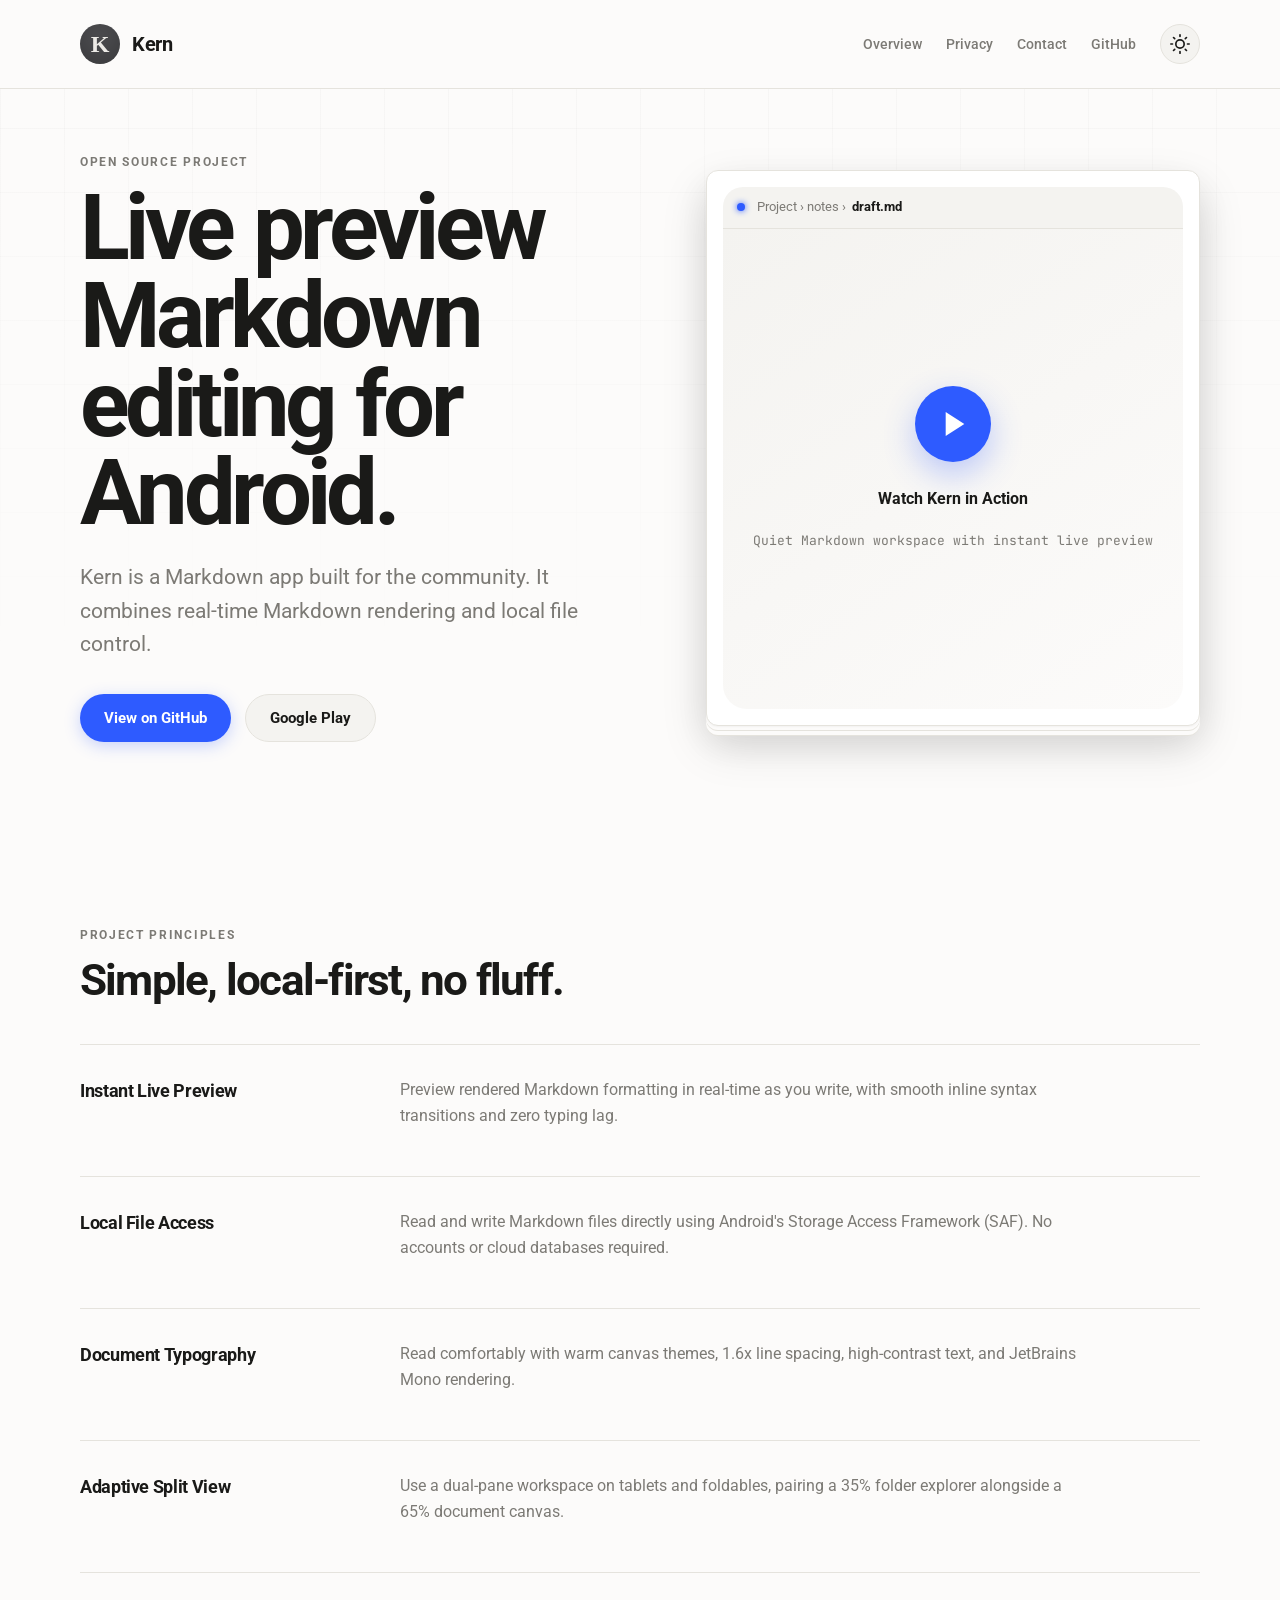
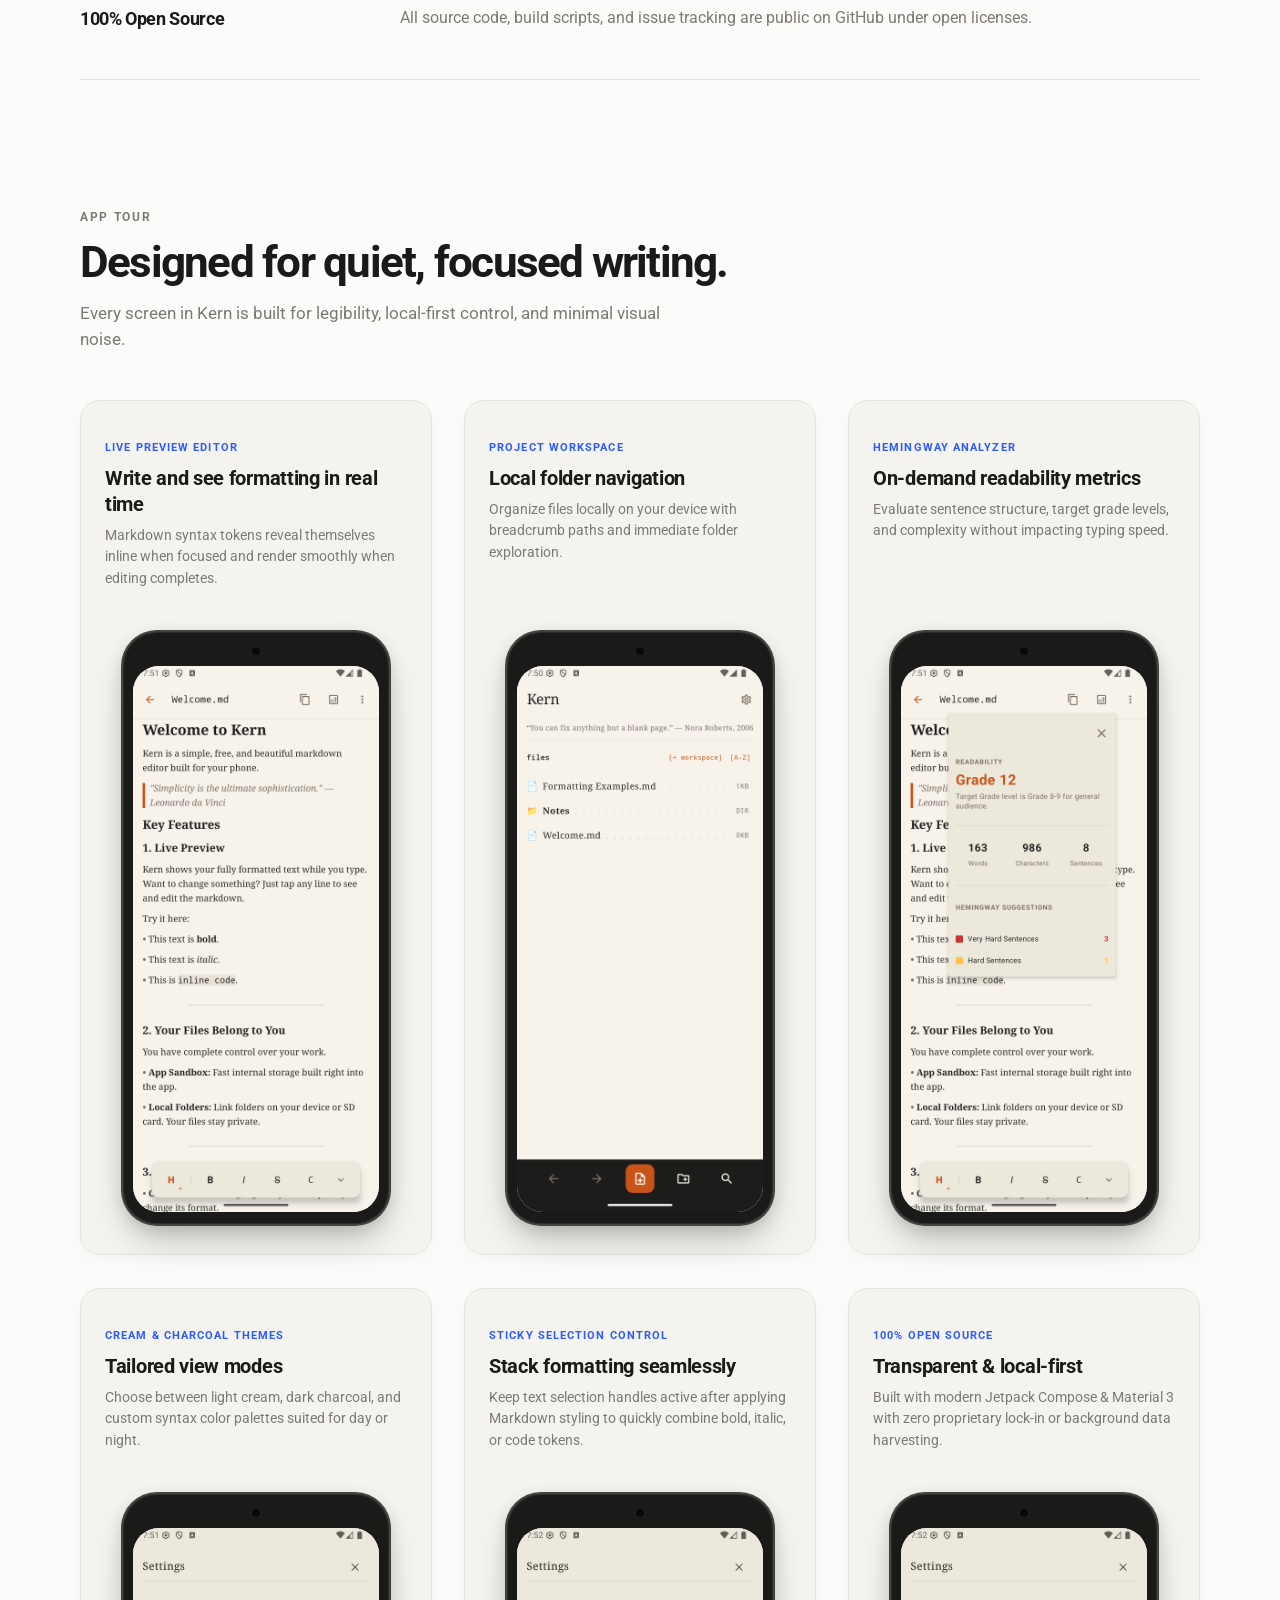
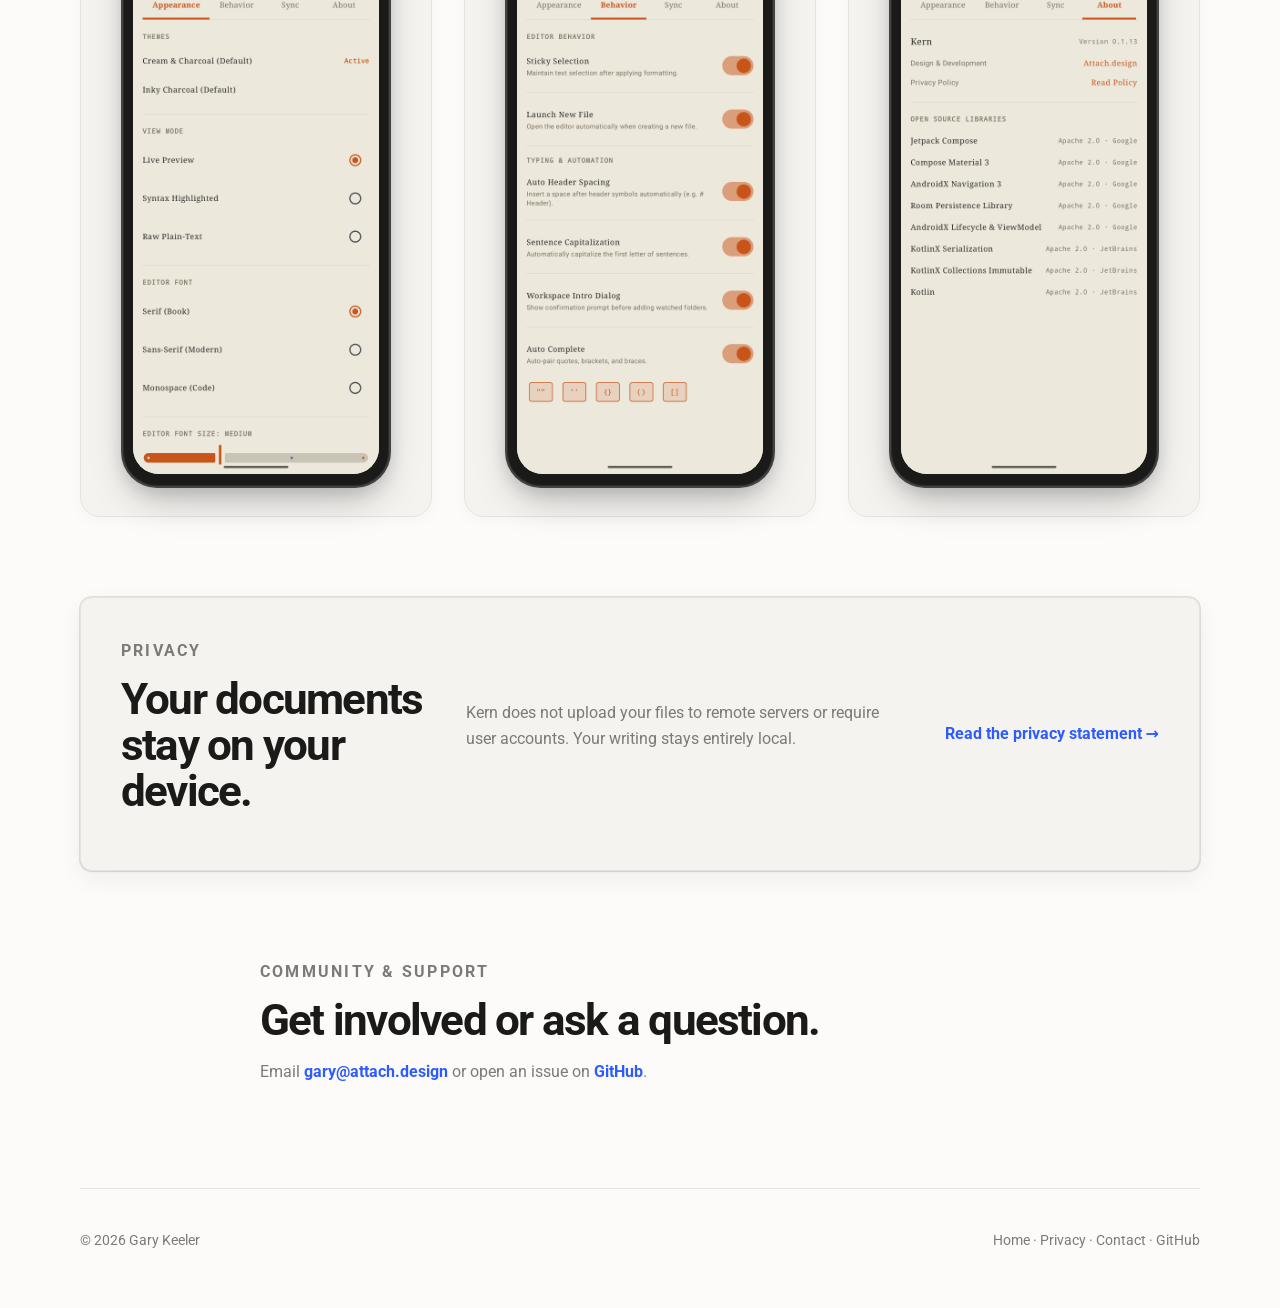
==== commit 8fab69d4: "feat(website): add framed screenshots showcase gallery and store graphics generator" ====
--- a/website/index.html
+++ b/website/index.html
@@ -80,7 +80,7 @@
       <div class="hero-copy" data-reveal>
         <p class="eyebrow" data-reveal data-reveal-delay="100">Open Source Project</p>
         <h1 data-reveal data-reveal-delay="200">Live preview Markdown editing for Android.</h1>
-        <p class="lede" data-reveal data-reveal-delay="300">Kern is a Markdown workspace built for the community. It combines real-time Markdown rendering and local file control with calm typography and no cloud lock-in.</p>
+        <p class="lede" data-reveal data-reveal-delay="300">Kern is a Markdown app built for the community. It combines real-time Markdown rendering and local file control.</p>
         <div class="actions" data-reveal data-reveal-delay="400">
           <a class="button primary" href="https://github.com/iamkeeler/AndroidMD-App" target="_blank" rel="noopener">View on GitHub</a>
           <a class="button secondary" href="https://play.google.com/store/apps/details?id=com.attachdesign.kern" target="_blank" rel="noopener">Google Play</a>
@@ -132,6 +132,130 @@
           <h3>100% Open Source</h3>
           <p>All source code, build scripts, and issue tracking are public on GitHub under open licenses.</p>
         </div>
+      </div>
+    </section>
+
+    <section id="showcase" class="screenshots-showcase section-shell" aria-labelledby="showcase-title">
+      <div class="section-heading" data-reveal>
+        <p class="eyebrow">App Tour</p>
+        <h2 id="showcase-title">Designed for quiet, focused writing.</h2>
+        <p class="section-subtext">Every screen in Kern is built for legibility, local-first control, and minimal visual noise.</p>
+      </div>
+
+      <div class="showcase-grid">
+        <!-- Card 1: Live Preview -->
+        <article class="showcase-card" data-reveal data-reveal-delay="100">
+          <div class="card-header">
+            <span class="card-tagline">Live Preview Editor</span>
+            <h3 class="card-title">Write and see formatting in real time</h3>
+            <p class="card-description">Markdown syntax tokens reveal themselves inline when focused and render smoothly when editing completes.</p>
+          </div>
+          <div class="device-frame-wrapper">
+            <div class="device-frame-mockup">
+              <div class="device-bezel">
+                <div class="device-notch"></div>
+                <div class="device-screen">
+                  <img src="screenshots/Screenshot_20260725_075131.png" alt="Kern Live Preview Editor Screen" loading="lazy">
+                </div>
+              </div>
+            </div>
+          </div>
+        </article>
+
+        <!-- Card 2: File Explorer -->
+        <article class="showcase-card" data-reveal data-reveal-delay="200">
+          <div class="card-header">
+            <span class="card-tagline">Project Workspace</span>
+            <h3 class="card-title">Local folder navigation</h3>
+            <p class="card-description">Organize files locally on your device with breadcrumb paths and immediate folder exploration.</p>
+          </div>
+          <div class="device-frame-wrapper">
+            <div class="device-frame-mockup">
+              <div class="device-bezel">
+                <div class="device-notch"></div>
+                <div class="device-screen">
+                  <img src="screenshots/Screenshot_20260725_075052.png" alt="Kern Workspace & File Explorer Screen" loading="lazy">
+                </div>
+              </div>
+            </div>
+          </div>
+        </article>
+
+        <!-- Card 3: Hemingway Analyzer -->
+        <article class="showcase-card" data-reveal data-reveal-delay="300">
+          <div class="card-header">
+            <span class="card-tagline">Hemingway Analyzer</span>
+            <h3 class="card-title">On-demand readability metrics</h3>
+            <p class="card-description">Evaluate sentence structure, target grade levels, and complexity without impacting typing speed.</p>
+          </div>
+          <div class="device-frame-wrapper">
+            <div class="device-frame-mockup">
+              <div class="device-bezel">
+                <div class="device-notch"></div>
+                <div class="device-screen">
+                  <img src="screenshots/Screenshot_20260725_075141.png" alt="Kern Hemingway Readability Metrics Screen" loading="lazy">
+                </div>
+              </div>
+            </div>
+          </div>
+        </article>
+
+        <!-- Card 4: Themes & Modes -->
+        <article class="showcase-card" data-reveal data-reveal-delay="100">
+          <div class="card-header">
+            <span class="card-tagline">Cream & Charcoal Themes</span>
+            <h3 class="card-title">Tailored view modes</h3>
+            <p class="card-description">Choose between light cream, dark charcoal, and custom syntax color palettes suited for day or night.</p>
+          </div>
+          <div class="device-frame-wrapper">
+            <div class="device-frame-mockup">
+              <div class="device-bezel">
+                <div class="device-notch"></div>
+                <div class="device-screen">
+                  <img src="screenshots/Screenshot_20260725_075155.png" alt="Kern Appearance & Theme Settings Screen" loading="lazy">
+                </div>
+              </div>
+            </div>
+          </div>
+        </article>
+
+        <!-- Card 5: Sticky Selection -->
+        <article class="showcase-card" data-reveal data-reveal-delay="200">
+          <div class="card-header">
+            <span class="card-tagline">Sticky Selection Control</span>
+            <h3 class="card-title">Stack formatting seamlessly</h3>
+            <p class="card-description">Keep text selection handles active after applying Markdown styling to quickly combine bold, italic, or code tokens.</p>
+          </div>
+          <div class="device-frame-wrapper">
+            <div class="device-frame-mockup">
+              <div class="device-bezel">
+                <div class="device-notch"></div>
+                <div class="device-screen">
+                  <img src="screenshots/Screenshot_20260725_075203.png" alt="Kern Behavior Settings Screen" loading="lazy">
+                </div>
+              </div>
+            </div>
+          </div>
+        </article>
+
+        <!-- Card 6: Open Source & About -->
+        <article class="showcase-card" data-reveal data-reveal-delay="300">
+          <div class="card-header">
+            <span class="card-tagline">100% Open Source</span>
+            <h3 class="card-title">Transparent & local-first</h3>
+            <p class="card-description">Built with modern Jetpack Compose & Material 3 with zero proprietary lock-in or background data harvesting.</p>
+          </div>
+          <div class="device-frame-wrapper">
+            <div class="device-frame-mockup">
+              <div class="device-bezel">
+                <div class="device-notch"></div>
+                <div class="device-screen">
+                  <img src="screenshots/Screenshot_20260725_075208.png" alt="Kern About and Open Source Screen" loading="lazy">
+                </div>
+              </div>
+            </div>
+          </div>
+        </article>
       </div>
     </section>
 
--- a/website/styles.css
+++ b/website/styles.css
@@ -849,3 +849,152 @@
     gap: 16px;
   }
 }
+
+/* ==========================================================================
+   Screenshots Showcase & Device Framing Layout
+   ========================================================================== */
+.screenshots-showcase {
+  padding-top: 40px;
+  padding-bottom: 80px;
+}
+
+.section-subtext {
+  font-size: 17px;
+  color: var(--muted);
+  max-width: 600px;
+  margin-top: 8px;
+  line-height: 1.5;
+}
+
+.showcase-grid {
+  display: grid;
+  grid-template-columns: repeat(3, 1fr);
+  gap: 32px;
+  margin-top: 48px;
+}
+
+@media (max-width: 1024px) {
+  .showcase-grid {
+    grid-template-columns: repeat(2, 1fr);
+    gap: 24px;
+  }
+}
+
+@media (max-width: 640px) {
+  .showcase-grid {
+    grid-template-columns: 1fr;
+    gap: 24px;
+  }
+}
+
+.showcase-card {
+  background: var(--surface);
+  border: 1px solid var(--border);
+  border-radius: var(--radius-lg);
+  padding: 32px 24px 28px;
+  display: flex;
+  flex-direction: column;
+  justify-content: space-between;
+  transition: border-color 200ms ease, box-shadow 200ms ease;
+  box-shadow: 0 4px 16px rgba(0, 0, 0, 0.03);
+}
+
+.showcase-card:hover {
+  border-color: var(--accent);
+  box-shadow: 0 12px 32px rgba(0, 0, 0, 0.08);
+}
+
+.card-header {
+  margin-bottom: 24px;
+}
+
+.card-tagline {
+  font-size: 11px;
+  font-weight: 700;
+  letter-spacing: 0.1em;
+  text-transform: uppercase;
+  color: var(--accent);
+  display: inline-block;
+  margin-bottom: 8px;
+}
+
+.card-title {
+  font-size: 20px;
+  font-weight: 700;
+  color: var(--ink);
+  letter-spacing: -0.015em;
+  margin: 0 0 8px 0;
+  line-height: 1.3;
+}
+
+.card-description {
+  font-size: 14px;
+  color: var(--muted);
+  margin: 0;
+  line-height: 1.55;
+}
+
+/* Device Mockup Frame */
+.device-frame-wrapper {
+  display: flex;
+  justify-content: center;
+  align-items: center;
+  padding: 16px 8px 0;
+}
+
+.device-frame-mockup {
+  position: relative;
+  width: 100%;
+  max-width: 270px;
+  transition: transform 300ms cubic-bezier(0.16, 1, 0.3, 1);
+}
+
+.showcase-card:hover .device-frame-mockup {
+  transform: translateY(-8px);
+}
+
+.device-bezel {
+  position: relative;
+  background: #1A1A18;
+  border: 2.5px solid rgba(255, 255, 255, 0.18);
+  border-radius: 36px;
+  padding: 12px 10px;
+  box-shadow: 
+    0 20px 40px -10px rgba(0, 0, 0, 0.22),
+    0 6px 16px rgba(0, 0, 0, 0.12),
+    inset 0 0 0 1px rgba(255, 255, 255, 0.08);
+}
+
+[data-theme="dark"] .device-bezel {
+  background: #121210;
+  border-color: rgba(255, 255, 255, 0.25);
+  box-shadow: 
+    0 20px 40px -10px rgba(0, 0, 0, 0.5),
+    0 6px 16px rgba(0, 0, 0, 0.3);
+}
+
+.device-notch {
+  width: 10px;
+  height: 10px;
+  background: #080808;
+  border: 1px solid rgba(255, 255, 255, 0.1);
+  border-radius: 50%;
+  margin: 2px auto 10px auto;
+}
+
+.device-screen {
+  position: relative;
+  border-radius: 26px;
+  overflow: hidden;
+  aspect-ratio: 9 / 20;
+  background: var(--canvas);
+  box-shadow: inset 0 0 0 1px rgba(0, 0, 0, 0.1);
+}
+
+.device-screen img {
+  width: 100%;
+  height: 100%;
+  object-fit: cover;
+  display: block;
+}
+
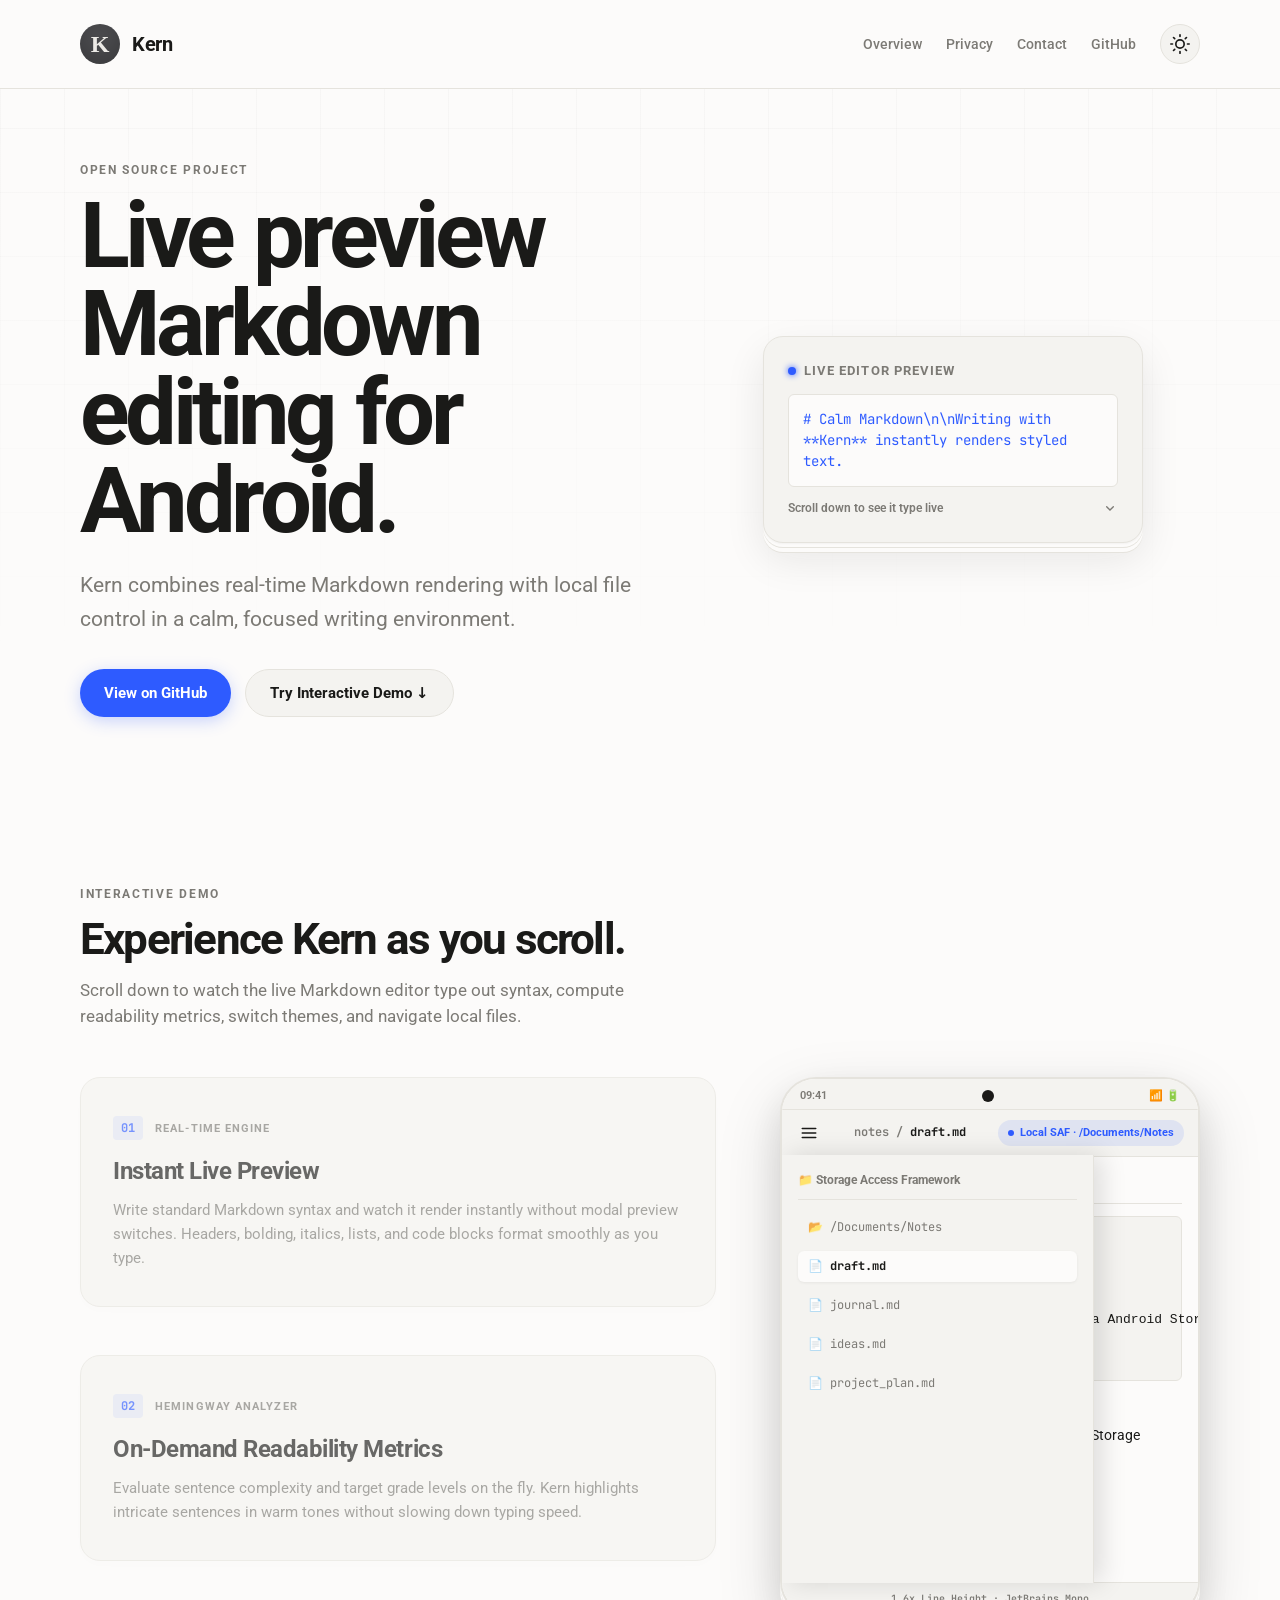
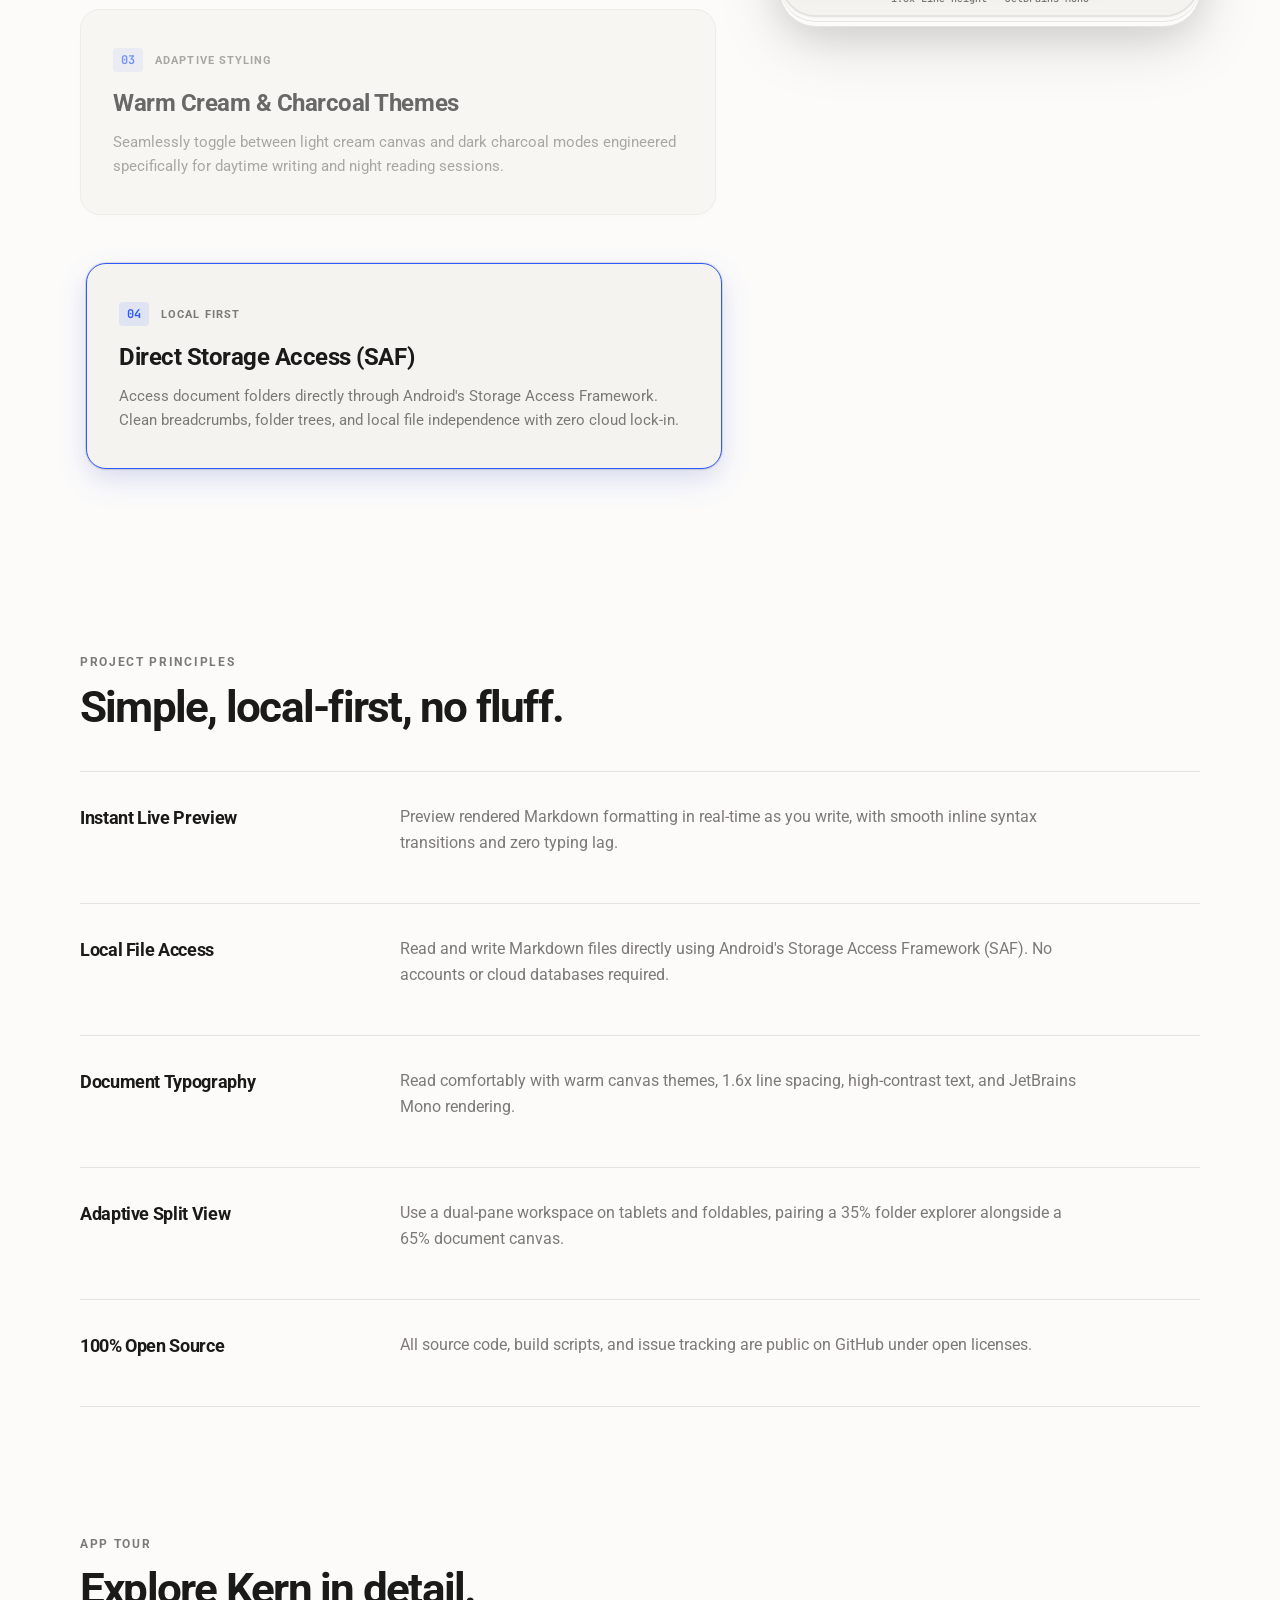
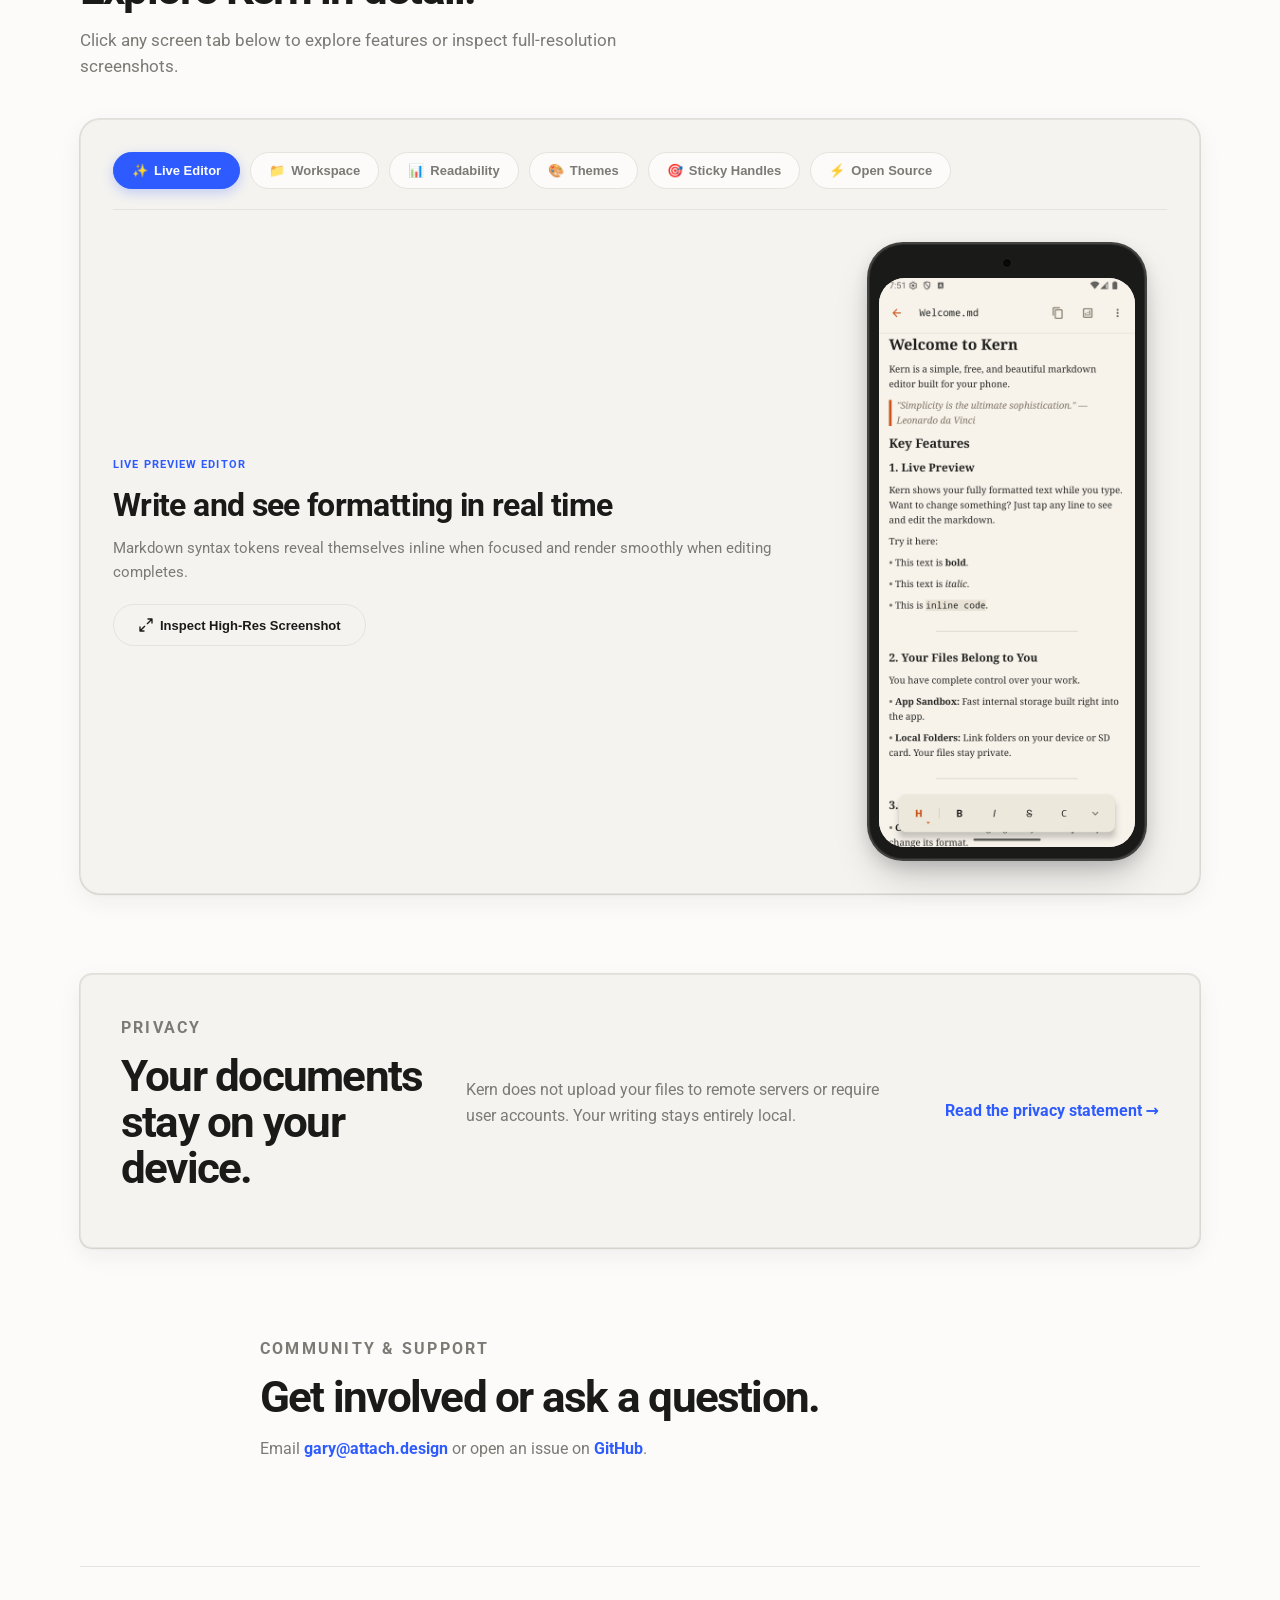
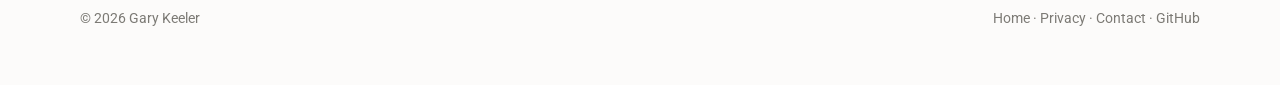
==== commit 8c758ceb: "feat(website): add sticky scroll-driven interactive editor demo and compact screenshot gallery" ====
--- a/website/index.html
+++ b/website/index.html
@@ -80,27 +80,128 @@
       <div class="hero-copy" data-reveal>
         <p class="eyebrow" data-reveal data-reveal-delay="100">Open Source Project</p>
         <h1 data-reveal data-reveal-delay="200">Live preview Markdown editing for Android.</h1>
-        <p class="lede" data-reveal data-reveal-delay="300">Kern is a Markdown app built for the community. It combines real-time Markdown rendering and local file control.</p>
+        <p class="lede" data-reveal data-reveal-delay="300">Kern combines real-time Markdown rendering with local file control in a calm, focused writing environment.</p>
         <div class="actions" data-reveal data-reveal-delay="400">
           <a class="button primary" href="https://github.com/iamkeeler/AndroidMD-App" target="_blank" rel="noopener">View on GitHub</a>
-          <a class="button secondary" href="https://play.google.com/store/apps/details?id=com.attachdesign.kern" target="_blank" rel="noopener">Google Play</a>
-        </div>
-      </div>
-
-      <div class="device-frame" id="hero-device" data-reveal data-reveal-delay="200" aria-label="Kern app video demonstration preview">
-        <div class="phone-top">
-          <span class="dot"></span>
-          <span class="path">Project › notes › <span class="active-node">draft.md</span></span>
-        </div>
-        <div class="video-placeholder" role="region" aria-label="Kern App Walkthrough Video Preview">
-          <div class="video-poster-preview">
-            <div class="play-btn-wrapper" aria-label="Play Kern walkthrough video">
-              <svg viewBox="0 0 24 24" aria-hidden="true">
-                <polygon points="5 3 19 12 5 21 5 3"></polygon>
-              </svg>
+          <a class="button secondary" href="#interactive-demo">Try Interactive Demo ↓</a>
+        </div>
+      </div>
+
+      <div class="hero-preview-badge" data-reveal data-reveal-delay="300">
+        <div class="preview-mini-card">
+          <div class="mini-card-header">
+            <span class="dot"></span>
+            <span class="mini-title">Live Editor Preview</span>
+          </div>
+          <p class="mini-code"># Calm Markdown\n\nWriting with **Kern** instantly renders styled text.</p>
+          <div class="mini-scroll-indicator">
+            <span>Scroll down to see it type live</span>
+            <svg viewBox="0 0 24 24" width="16" height="16" aria-hidden="true"><path d="M7 10l5 5 5-5" stroke="currentColor" stroke-width="2" fill="none" stroke-linecap="round"/></svg>
+          </div>
+        </div>
+      </div>
+    </section>
+
+    <!-- Scroll-Driven Interactive App Demo -->
+    <section id="interactive-demo" class="scroll-interactive-section section-shell" aria-label="Interactive App Editor Demo">
+      <div class="section-heading" data-reveal>
+        <p class="eyebrow">Interactive Demo</p>
+        <h2>Experience Kern as you scroll.</h2>
+        <p class="section-subtext">Scroll down to watch the live Markdown editor type out syntax, compute readability metrics, switch themes, and navigate local files.</p>
+      </div>
+
+      <div class="interactive-layout-grid">
+        <!-- Scroll Narrative Steps -->
+        <div class="scroll-steps-column">
+          <article class="scroll-step is-active" data-step="0">
+            <span class="step-num">01</span>
+            <span class="step-tagline">Real-Time Engine</span>
+            <h3>Instant Live Preview</h3>
+            <p>Write standard Markdown syntax and watch it render instantly without modal preview switches. Headers, bolding, italics, lists, and code blocks format smoothly as you type.</p>
+          </article>
+
+          <article class="scroll-step" data-step="1">
+            <span class="step-num">02</span>
+            <span class="step-tagline">Hemingway Analyzer</span>
+            <h3>On-Demand Readability Metrics</h3>
+            <p>Evaluate sentence complexity and target grade levels on the fly. Kern highlights intricate sentences in warm tones without slowing down typing speed.</p>
+          </article>
+
+          <article class="scroll-step" data-step="2">
+            <span class="step-num">03</span>
+            <span class="step-tagline">Adaptive Styling</span>
+            <h3>Warm Cream & Charcoal Themes</h3>
+            <p>Seamlessly toggle between light cream canvas and dark charcoal modes engineered specifically for daytime writing and night reading sessions.</p>
+          </article>
+
+          <article class="scroll-step" data-step="3">
+            <span class="step-num">04</span>
+            <span class="step-tagline">Local First</span>
+            <h3>Direct Storage Access (SAF)</h3>
+            <p>Access document folders directly through Android's Storage Access Framework. Clean breadcrumbs, folder trees, and local file independence with zero cloud lock-in.</p>
+          </article>
+        </div>
+
+        <!-- Sticky Interactive Phone Frame -->
+        <div class="sticky-demo-column">
+          <div class="sticky-demo-container">
+            <div class="interactive-phone-frame" id="demo-phone" data-demo-theme="cream">
+              <!-- Phone Bezel & Top bar -->
+              <div class="phone-status-bar">
+                <span class="time">09:41</span>
+                <span class="notch"></span>
+                <span class="icons">📶 🔋</span>
+              </div>
+
+              <div class="phone-app-bar">
+                <button type="button" class="drawer-icon-btn" id="demo-drawer-btn" title="Toggle local folder tree" aria-label="Toggle local file navigation">
+                  <svg viewBox="0 0 24 24" width="18" height="18" aria-hidden="true"><path d="M3 12h18M3 6h18M3 18h18" stroke="currentColor" stroke-width="2" stroke-linecap="round"/></svg>
+                </button>
+                <div class="app-breadcrumbs">
+                  <span class="folder">notes</span> / <span class="filename" id="demo-filename">draft.md</span>
+                </div>
+                <div class="readability-pill" id="demo-readability-pill">
+                  <span class="pill-dot"></span>
+                  <span class="pill-text" id="demo-pill-text">Grade 5 · 14 WPM</span>
+                </div>
+              </div>
+
+              <!-- Drawer File Explorer Overlay -->
+              <div class="demo-file-drawer" id="demo-drawer">
+                <div class="drawer-header">
+                  <span class="drawer-title">📁 Storage Access Framework</span>
+                </div>
+                <ul class="drawer-tree">
+                  <li class="folder-item">📂 <span>/Documents/Notes</span></li>
+                  <li class="file-item active">📄 <span>draft.md</span></li>
+                  <li class="file-item">📄 <span>journal.md</span></li>
+                  <li class="file-item">📄 <span>ideas.md</span></li>
+                  <li class="file-item">📄 <span>project_plan.md</span></li>
+                </ul>
+              </div>
+
+              <!-- Live Editor Split Area -->
+              <div class="demo-editor-canvas">
+                <div class="editor-pane-header">
+                  <span class="pane-tab active">Raw Markdown</span>
+                  <span class="pane-tab">Live Output</span>
+                </div>
+
+                <div class="editor-pane-body">
+                  <div class="raw-code-box">
+                    <pre><code id="demo-typing-target"># Live Preview\n\nWriting with **Kern** renders styled text...</code></pre>
+                  </div>
+                  <div class="rendered-preview-box" id="demo-render-target">
+                    <h1>Live Preview</h1>
+                    <p>Writing with <strong>Kern</strong> renders styled text...</p>
+                  </div>
+                </div>
+              </div>
+
+              <div class="phone-bottom-nav">
+                <span class="nav-indicator">1.6x Line Height · JetBrains Mono</span>
+              </div>
             </div>
-            <p class="video-caption">Watch Kern in Action</p>
-            <p class="video-subcaption">Quiet Markdown workspace with instant live preview</p>
           </div>
         </div>
       </div>
@@ -138,124 +239,64 @@
     <section id="showcase" class="screenshots-showcase section-shell" aria-labelledby="showcase-title">
       <div class="section-heading" data-reveal>
         <p class="eyebrow">App Tour</p>
-        <h2 id="showcase-title">Designed for quiet, focused writing.</h2>
-        <p class="section-subtext">Every screen in Kern is built for legibility, local-first control, and minimal visual noise.</p>
-      </div>
-
-      <div class="showcase-grid">
-        <!-- Card 1: Live Preview -->
-        <article class="showcase-card" data-reveal data-reveal-delay="100">
-          <div class="card-header">
-            <span class="card-tagline">Live Preview Editor</span>
-            <h3 class="card-title">Write and see formatting in real time</h3>
-            <p class="card-description">Markdown syntax tokens reveal themselves inline when focused and render smoothly when editing completes.</p>
+        <h2 id="showcase-title">Explore Kern in detail.</h2>
+        <p class="section-subtext">Click any screen tab below to explore features or inspect full-resolution screenshots.</p>
+      </div>
+
+      <div class="compact-gallery-wrapper" data-reveal>
+        <!-- Interactive Gallery Tabs -->
+        <div class="gallery-tabs" role="tablist" aria-label="Kern App Feature Screens">
+          <button type="button" class="gallery-tab active" data-tab="0" role="tab" aria-selected="true">
+            <span class="tab-icon">✨</span> Live Editor
+          </button>
+          <button type="button" class="gallery-tab" data-tab="1" role="tab" aria-selected="false">
+            <span class="tab-icon">📁</span> Workspace
+          </button>
+          <button type="button" class="gallery-tab" data-tab="2" role="tab" aria-selected="false">
+            <span class="tab-icon">📊</span> Readability
+          </button>
+          <button type="button" class="gallery-tab" data-tab="3" role="tab" aria-selected="false">
+            <span class="tab-icon">🎨</span> Themes
+          </button>
+          <button type="button" class="gallery-tab" data-tab="4" role="tab" aria-selected="false">
+            <span class="tab-icon">🎯</span> Sticky Handles
+          </button>
+          <button type="button" class="gallery-tab" data-tab="5" role="tab" aria-selected="false">
+            <span class="tab-icon">⚡</span> Open Source
+          </button>
+        </div>
+
+        <!-- Active Screen Card Display -->
+        <div class="gallery-card">
+          <div class="gallery-info">
+            <span class="gallery-tagline" id="gallery-tagline">Live Preview Editor</span>
+            <h3 class="gallery-title" id="gallery-title">Write and see formatting in real time</h3>
+            <p class="gallery-desc" id="gallery-desc">Markdown syntax tokens reveal themselves inline when focused and render smoothly when editing completes.</p>
+            <button type="button" class="button secondary compact-btn" id="open-lightbox-btn">
+              <svg viewBox="0 0 24 24" width="16" height="16" aria-hidden="true" style="margin-right: 6px;"><path d="M15 3h6v6M9 21H3v-6M21 3l-7 7M3 21l7-7" stroke="currentColor" stroke-width="2" stroke-linecap="round" stroke-linejoin="round" fill="none"/></svg>
+              Inspect High-Res Screenshot
+            </button>
           </div>
-          <div class="device-frame-wrapper">
-            <div class="device-frame-mockup">
-              <div class="device-bezel">
-                <div class="device-notch"></div>
-                <div class="device-screen">
-                  <img src="screenshots/Screenshot_20260725_075131.png" alt="Kern Live Preview Editor Screen" loading="lazy">
-                </div>
+
+          <div class="gallery-image-frame" id="gallery-image-frame">
+            <div class="device-bezel compact-bezel">
+              <div class="device-notch"></div>
+              <div class="device-screen">
+                <img id="gallery-img" src="screenshots/Screenshot_20260725_075131.png" alt="Kern Live Preview Editor Screen" loading="lazy">
               </div>
             </div>
           </div>
-        </article>
-
-        <!-- Card 2: File Explorer -->
-        <article class="showcase-card" data-reveal data-reveal-delay="200">
-          <div class="card-header">
-            <span class="card-tagline">Project Workspace</span>
-            <h3 class="card-title">Local folder navigation</h3>
-            <p class="card-description">Organize files locally on your device with breadcrumb paths and immediate folder exploration.</p>
-          </div>
-          <div class="device-frame-wrapper">
-            <div class="device-frame-mockup">
-              <div class="device-bezel">
-                <div class="device-notch"></div>
-                <div class="device-screen">
-                  <img src="screenshots/Screenshot_20260725_075052.png" alt="Kern Workspace & File Explorer Screen" loading="lazy">
-                </div>
-              </div>
-            </div>
-          </div>
-        </article>
-
-        <!-- Card 3: Hemingway Analyzer -->
-        <article class="showcase-card" data-reveal data-reveal-delay="300">
-          <div class="card-header">
-            <span class="card-tagline">Hemingway Analyzer</span>
-            <h3 class="card-title">On-demand readability metrics</h3>
-            <p class="card-description">Evaluate sentence structure, target grade levels, and complexity without impacting typing speed.</p>
-          </div>
-          <div class="device-frame-wrapper">
-            <div class="device-frame-mockup">
-              <div class="device-bezel">
-                <div class="device-notch"></div>
-                <div class="device-screen">
-                  <img src="screenshots/Screenshot_20260725_075141.png" alt="Kern Hemingway Readability Metrics Screen" loading="lazy">
-                </div>
-              </div>
-            </div>
-          </div>
-        </article>
-
-        <!-- Card 4: Themes & Modes -->
-        <article class="showcase-card" data-reveal data-reveal-delay="100">
-          <div class="card-header">
-            <span class="card-tagline">Cream & Charcoal Themes</span>
-            <h3 class="card-title">Tailored view modes</h3>
-            <p class="card-description">Choose between light cream, dark charcoal, and custom syntax color palettes suited for day or night.</p>
-          </div>
-          <div class="device-frame-wrapper">
-            <div class="device-frame-mockup">
-              <div class="device-bezel">
-                <div class="device-notch"></div>
-                <div class="device-screen">
-                  <img src="screenshots/Screenshot_20260725_075155.png" alt="Kern Appearance & Theme Settings Screen" loading="lazy">
-                </div>
-              </div>
-            </div>
-          </div>
-        </article>
-
-        <!-- Card 5: Sticky Selection -->
-        <article class="showcase-card" data-reveal data-reveal-delay="200">
-          <div class="card-header">
-            <span class="card-tagline">Sticky Selection Control</span>
-            <h3 class="card-title">Stack formatting seamlessly</h3>
-            <p class="card-description">Keep text selection handles active after applying Markdown styling to quickly combine bold, italic, or code tokens.</p>
-          </div>
-          <div class="device-frame-wrapper">
-            <div class="device-frame-mockup">
-              <div class="device-bezel">
-                <div class="device-notch"></div>
-                <div class="device-screen">
-                  <img src="screenshots/Screenshot_20260725_075203.png" alt="Kern Behavior Settings Screen" loading="lazy">
-                </div>
-              </div>
-            </div>
-          </div>
-        </article>
-
-        <!-- Card 6: Open Source & About -->
-        <article class="showcase-card" data-reveal data-reveal-delay="300">
-          <div class="card-header">
-            <span class="card-tagline">100% Open Source</span>
-            <h3 class="card-title">Transparent & local-first</h3>
-            <p class="card-description">Built with modern Jetpack Compose & Material 3 with zero proprietary lock-in or background data harvesting.</p>
-          </div>
-          <div class="device-frame-wrapper">
-            <div class="device-frame-mockup">
-              <div class="device-bezel">
-                <div class="device-notch"></div>
-                <div class="device-screen">
-                  <img src="screenshots/Screenshot_20260725_075208.png" alt="Kern About and Open Source Screen" loading="lazy">
-                </div>
-              </div>
-            </div>
-          </div>
-        </article>
+        </div>
+      </div>
+
+      <!-- Lightbox Modal -->
+      <div class="lightbox-modal" id="lightbox-modal" aria-hidden="true" role="dialog" aria-modal="true" aria-labelledby="lightbox-caption">
+        <div class="lightbox-backdrop" id="lightbox-backdrop"></div>
+        <div class="lightbox-content">
+          <button type="button" class="lightbox-close" id="lightbox-close" aria-label="Close screenshot preview">✕</button>
+          <img id="lightbox-img" src="" alt="Full Resolution Screenshot">
+          <p id="lightbox-caption" class="lightbox-caption"></p>
+        </div>
       </div>
     </section>
 
@@ -320,23 +361,19 @@
       menuToggle.setAttribute('aria-expanded', open);
     });
 
-    // --- Native Scroll Animation Engine ---
+    // --- Native Scroll Animation & Parallax Engine ---
     const headerWrapper = document.getElementById('header-wrapper');
-    const heroDevice = document.getElementById('hero-device');
-
-    // 1. Sticky Header scroll trigger
+
     window.addEventListener('scroll', () => {
       if (window.scrollY > 20) {
         headerWrapper.classList.add('is-scrolled');
       } else {
         headerWrapper.classList.remove('is-scrolled');
       }
-
-      // 2. Background parallax grid drift
       document.body.style.setProperty('--parallax-y', `${window.scrollY * 0.08}px`);
     }, { passive: true });
 
-    // 3. IntersectionObserver for staggered scroll reveals
+    // Staggered scroll reveals
     const revealObserver = new IntersectionObserver((entries) => {
       entries.forEach((entry) => {
         if (entry.isIntersecting) {
@@ -346,6 +383,242 @@
     }, { threshold: 0.15, rootMargin: '0px 0px -40px 0px' });
 
     document.querySelectorAll('[data-reveal]').forEach((el) => revealObserver.observe(el));
+
+    // --- Scroll-Driven Interactive Editor Demo Engine ---
+    const demoPhone = document.getElementById('demo-phone');
+    const demoTypingTarget = document.getElementById('demo-typing-target');
+    const demoRenderTarget = document.getElementById('demo-render-target');
+    const demoPillText = document.getElementById('demo-pill-text');
+    const demoDrawer = document.getElementById('demo-drawer');
+    const demoDrawerBtn = document.getElementById('demo-drawer-btn');
+    const demoFilename = document.getElementById('demo-filename');
+
+    const demoStepsData = [
+      {
+        raw: "# Instant Live Preview\n\nWriting with **Kern** renders styled Markdown formatting as you type with zero lag.",
+        rendered: "<h1>Instant Live Preview</h1><p>Writing with <strong>Kern</strong> renders styled Markdown formatting as you type with zero lag.</p>",
+        pill: "Grade 5 · 14 WPM",
+        theme: "cream",
+        drawerOpen: false,
+        filename: "draft.md"
+      },
+      {
+        raw: "## Readability Metrics\n\nKern evaluates sentence complexity and grade level on demand to keep writing clear.",
+        rendered: "<h2>Readability Metrics</h2><p><span class=\"hemingway-highlight\">Kern evaluates sentence complexity and grade level on demand</span> to keep writing clear.</p>",
+        pill: "Grade 8 · Hard Sentence Highlighted",
+        theme: "cream",
+        drawerOpen: false,
+        filename: "readability.md"
+      },
+      {
+        raw: "> Tailored Themes\n\nSwitch seamlessly between **Warm Cream** daytime themes and **Charcoal Dark** night modes.",
+        rendered: "Quote: <blockquote><p>Tailored Themes</p></blockquote><p>Switch seamlessly between <strong>Warm Cream</strong> daytime themes and <strong>Charcoal Dark</strong> night modes.</p>",
+        pill: "Dark Theme · 1.6x Line Height",
+        theme: "dark",
+        drawerOpen: false,
+        filename: "themes.md"
+      },
+      {
+        raw: "# Local Storage & SAF\n\nOpen any directory on your device via Android Storage Access Framework.",
+        rendered: "<h1>Local Storage & SAF</h1><p>Open any directory on your device via Android Storage Access Framework.</p>",
+        pill: "Local SAF · /Documents/Notes",
+        theme: "cream",
+        drawerOpen: true,
+        filename: "draft.md"
+      }
+    ];
+
+    let currentTypingTimer = null;
+    let activeDemoStep = -1;
+
+    function activateDemoStep(stepIndex) {
+      if (activeDemoStep === stepIndex) return;
+      activeDemoStep = stepIndex;
+
+      const stepData = demoStepsData[stepIndex];
+      if (!stepData) return;
+
+      // Update active step UI state
+      document.querySelectorAll('.scroll-step').forEach((el, idx) => {
+        if (idx === stepIndex) el.classList.add('is-active');
+        else el.classList.remove('is-active');
+      });
+
+      // Update phone theme attribute
+      demoPhone.setAttribute('data-demo-theme', stepData.theme);
+
+      // Update top pill text
+      demoPillText.textContent = stepData.pill;
+
+      // Update filename breadcrumb
+      demoFilename.textContent = stepData.filename;
+
+      // Toggle local drawer
+      if (stepData.drawerOpen) {
+        demoDrawer.classList.add('is-open');
+      } else {
+        demoDrawer.classList.remove('is-open');
+      }
+
+      // Snappy Typewriter Animation
+      if (currentTypingTimer) clearInterval(currentTypingTimer);
+      
+      let charIdx = 0;
+      const fullRaw = stepData.raw;
+      demoTypingTarget.textContent = "";
+      demoRenderTarget.innerHTML = "";
+
+      currentTypingTimer = setInterval(() => {
+        charIdx += 2;
+        if (charIdx >= fullRaw.length) {
+          charIdx = fullRaw.length;
+          clearInterval(currentTypingTimer);
+          demoRenderTarget.innerHTML = stepData.rendered;
+        }
+        demoTypingTarget.textContent = fullRaw.slice(0, charIdx);
+        if (charIdx >= Math.floor(fullRaw.length * 0.35)) {
+          demoRenderTarget.innerHTML = stepData.rendered;
+        }
+      }, 20);
+    }
+
+    // Scroll step intersection observer
+    const stepObserver = new IntersectionObserver((entries) => {
+      entries.forEach((entry) => {
+        if (entry.isIntersecting) {
+          const stepIdx = parseInt(entry.target.getAttribute('data-step') || '0', 10);
+          activateDemoStep(stepIdx);
+        }
+      });
+    }, { threshold: 0.45, rootMargin: "-10% 0px -20% 0px" });
+
+    document.querySelectorAll('.scroll-step').forEach((step) => stepObserver.observe(step));
+
+    // Drawer manual toggle listener
+    if (demoDrawerBtn) {
+      demoDrawerBtn.addEventListener('click', () => {
+        demoDrawer.classList.toggle('is-open');
+      });
+    }
+
+    // --- Compact Screenshot Gallery Switcher & Lightbox ---
+    const galleryData = [
+      {
+        tagline: "Live Preview Editor",
+        title: "Write and see formatting in real time",
+        desc: "Markdown syntax tokens reveal themselves inline when focused and render smoothly when editing completes.",
+        img: "screenshots/Screenshot_20260725_075131.png",
+        alt: "Kern Live Preview Editor Screen"
+      },
+      {
+        tagline: "Project Workspace",
+        title: "Local folder navigation & tree view",
+        desc: "Organize files locally on your device with breadcrumb paths and immediate folder exploration.",
+        img: "screenshots/Screenshot_20260725_075052.png",
+        alt: "Kern Workspace & File Explorer Screen"
+      },
+      {
+        tagline: "Hemingway Analyzer",
+        title: "On-demand readability metrics",
+        desc: "Evaluate sentence structure, target grade levels, and complexity without impacting typing speed.",
+        img: "screenshots/Screenshot_20260725_075141.png",
+        alt: "Kern Hemingway Readability Metrics Screen"
+      },
+      {
+        tagline: "Cream & Charcoal Themes",
+        title: "Tailored view modes for day & night",
+        desc: "Choose between light cream, dark charcoal, and custom syntax color palettes suited for any environment.",
+        img: "screenshots/Screenshot_20260725_075155.png",
+        alt: "Kern Appearance & Theme Settings Screen"
+      },
+      {
+        tagline: "Sticky Selection Control",
+        title: "Stack formatting seamlessly",
+        desc: "Keep text selection handles active after applying Markdown styling to quickly combine bold, italic, or code tokens.",
+        img: "screenshots/Screenshot_20260725_075203.png",
+        alt: "Kern Behavior Settings Screen"
+      },
+      {
+        tagline: "100% Open Source",
+        title: "Transparent & local-first code",
+        desc: "Built with modern Jetpack Compose & Material 3 with zero proprietary lock-in or background data harvesting.",
+        img: "screenshots/Screenshot_20260725_075208.png",
+        alt: "Kern About and Open Source Screen"
+      }
+    ];
+
+    let activeGalleryIdx = 0;
+    const galleryTabs = document.querySelectorAll('.gallery-tab');
+    const galleryTagline = document.getElementById('gallery-tagline');
+    const galleryTitle = document.getElementById('gallery-title');
+    const galleryDesc = document.getElementById('gallery-desc');
+    const galleryImg = document.getElementById('gallery-img');
+    const galleryFrame = document.getElementById('gallery-image-frame');
+
+    function switchGalleryTab(index) {
+      if (index < 0 || index >= galleryData.length) return;
+      activeGalleryIdx = index;
+      
+      galleryTabs.forEach((tab, i) => {
+        const isSel = (i === index);
+        tab.classList.toggle('active', isSel);
+        tab.setAttribute('aria-selected', isSel ? 'true' : 'false');
+      });
+
+      const data = galleryData[index];
+      galleryTagline.textContent = data.tagline;
+      galleryTitle.textContent = data.title;
+      galleryDesc.textContent = data.desc;
+      
+      if (galleryFrame) {
+        galleryFrame.style.opacity = '0.3';
+        setTimeout(() => {
+          galleryImg.src = data.img;
+          galleryImg.alt = data.alt;
+          galleryFrame.style.opacity = '1';
+        }, 120);
+      }
+    }
+
+    galleryTabs.forEach((tab, idx) => {
+      tab.addEventListener('click', () => switchGalleryTab(idx));
+    });
+
+    // Lightbox Handlers
+    const lightboxModal = document.getElementById('lightbox-modal');
+    const lightboxImg = document.getElementById('lightbox-img');
+    const lightboxCaption = document.getElementById('lightbox-caption');
+    const openLightboxBtn = document.getElementById('open-lightbox-btn');
+    const closeLightboxBtn = document.getElementById('lightbox-close');
+    const lightboxBackdrop = document.getElementById('lightbox-backdrop');
+
+    if (openLightboxBtn) {
+      openLightboxBtn.addEventListener('click', () => {
+        const data = galleryData[activeGalleryIdx];
+        lightboxImg.src = data.img;
+        lightboxImg.alt = data.alt;
+        lightboxCaption.textContent = `${data.title} — ${data.desc}`;
+        lightboxModal.setAttribute('aria-hidden', 'false');
+        lightboxModal.classList.add('is-open');
+        document.body.style.overflow = 'hidden';
+      });
+    }
+
+    function closeLightbox() {
+      if (!lightboxModal) return;
+      lightboxModal.setAttribute('aria-hidden', 'true');
+      lightboxModal.classList.remove('is-open');
+      document.body.style.overflow = '';
+    }
+
+    if (closeLightboxBtn) closeLightboxBtn.addEventListener('click', closeLightbox);
+    if (lightboxBackdrop) lightboxBackdrop.addEventListener('click', closeLightbox);
+
+    document.addEventListener('keydown', (e) => {
+      if (e.key === 'Escape' && lightboxModal && lightboxModal.classList.contains('is-open')) {
+        closeLightbox();
+      }
+    });
   </script>
 </body>
 </html>
--- a/website/styles.css
+++ b/website/styles.css
@@ -851,7 +851,421 @@
 }
 
 /* ==========================================================================
-   Screenshots Showcase & Device Framing Layout
+   Hero Preview & Scroll-Driven Interactive App Demo Section
+   ========================================================================== */
+.hero-preview-badge {
+  display: flex;
+  justify-content: center;
+  align-items: center;
+}
+
+.preview-mini-card {
+  width: 100%;
+  max-width: 380px;
+  background: var(--surface);
+  border: 1px solid var(--border);
+  border-radius: var(--radius-lg);
+  padding: 24px;
+  box-shadow: var(--paper-shadow);
+  display: flex;
+  flex-direction: column;
+  gap: 12px;
+}
+
+.mini-card-header {
+  display: flex;
+  align-items: center;
+  gap: 8px;
+}
+
+.mini-title {
+  font-size: 13px;
+  font-weight: 700;
+  color: var(--muted);
+  text-transform: uppercase;
+  letter-spacing: 0.08em;
+}
+
+.mini-code {
+  font-family: "JetBrains Mono", monospace;
+  font-size: 14px;
+  color: var(--accent);
+  background: var(--canvas);
+  padding: 14px;
+  border-radius: var(--radius-sm);
+  border: 1px solid var(--border);
+  margin: 0;
+  line-height: 1.5;
+}
+
+.mini-scroll-indicator {
+  display: flex;
+  align-items: center;
+  justify-content: space-between;
+  font-size: 12px;
+  font-weight: 600;
+  color: var(--muted);
+}
+
+.mini-scroll-indicator svg {
+  animation: bounce 1.5s infinite;
+}
+
+@keyframes bounce {
+  0%, 100% { transform: translateY(0); }
+  50% { transform: translateY(4px); }
+}
+
+.scroll-interactive-section {
+  padding: 64px 0 96px;
+}
+
+.interactive-layout-grid {
+  display: grid;
+  grid-template-columns: minmax(0, 1fr) minmax(340px, 420px);
+  gap: 48px;
+  align-items: start;
+  margin-top: 48px;
+}
+
+.scroll-steps-column {
+  display: flex;
+  flex-direction: column;
+  gap: 48px;
+  padding-right: 16px;
+}
+
+.scroll-step {
+  background: var(--surface);
+  border: 1px solid var(--border);
+  border-radius: var(--radius-lg);
+  padding: 36px 32px;
+  transition: border-color 300ms ease, box-shadow 300ms ease, transform 300ms ease, opacity 300ms ease;
+  opacity: 0.65;
+  box-shadow: 0 4px 12px rgba(0,0,0,0.02);
+}
+
+.scroll-step.is-active {
+  opacity: 1;
+  border-color: var(--accent);
+  box-shadow: 0 12px 32px rgba(46, 91, 255, 0.12), var(--page-lift);
+  transform: translateX(6px);
+}
+
+.step-num {
+  font-family: "JetBrains Mono", monospace;
+  font-size: 12px;
+  font-weight: 700;
+  color: var(--accent);
+  background: rgba(46, 91, 255, 0.1);
+  padding: 4px 8px;
+  border-radius: 4px;
+  margin-right: 8px;
+}
+
+.step-tagline {
+  font-size: 11px;
+  font-weight: 700;
+  letter-spacing: 0.1em;
+  text-transform: uppercase;
+  color: var(--muted);
+}
+
+.scroll-step h3 {
+  font-size: 24px;
+  margin: 12px 0 8px;
+  color: var(--ink);
+}
+
+.scroll-step p {
+  font-size: 15px;
+  color: var(--muted);
+  margin: 0;
+  line-height: 1.6;
+}
+
+/* Sticky Phone Container */
+.sticky-demo-column {
+  position: relative;
+  height: 100%;
+}
+
+.sticky-demo-container {
+  position: sticky;
+  top: 96px;
+  z-index: 10;
+}
+
+.interactive-phone-frame {
+  background: var(--canvas);
+  border: 2px solid var(--border);
+  border-radius: 36px;
+  overflow: hidden;
+  box-shadow: var(--paper-shadow), 0 24px 64px rgba(0, 0, 0, 0.15);
+  transition: background-color 300ms ease, border-color 300ms ease, box-shadow 300ms ease;
+  position: relative;
+  display: flex;
+  flex-direction: column;
+  min-height: 540px;
+}
+
+/* Demo Phone Themes */
+.interactive-phone-frame[data-demo-theme="dark"] {
+  background: #181818;
+  border-color: #333333;
+  color: #E3E3E3;
+}
+
+.interactive-phone-frame[data-demo-theme="dark"] .phone-app-bar,
+.interactive-phone-frame[data-demo-theme="dark"] .phone-status-bar {
+  background: #222222;
+  border-color: #333333;
+  color: #CCCCCC;
+}
+
+.interactive-phone-frame[data-demo-theme="dark"] .raw-code-box {
+  background: #1E1E1E;
+  border-color: #333333;
+  color: #8DA9FF;
+}
+
+.interactive-phone-frame[data-demo-theme="dark"] .rendered-preview-box {
+  color: #E3E3E3;
+}
+
+/* Phone status & App bar */
+.phone-status-bar {
+  display: flex;
+  align-items: center;
+  justify-content: space-between;
+  padding: 8px 18px 4px;
+  font-size: 11px;
+  font-weight: 600;
+  color: var(--muted);
+  background: var(--surface);
+  border-bottom: 1px solid var(--border);
+}
+
+.phone-status-bar .notch {
+  width: 12px;
+  height: 12px;
+  border-radius: 50%;
+  background: #1A1A18;
+}
+
+.phone-app-bar {
+  display: flex;
+  align-items: center;
+  justify-content: space-between;
+  padding: 10px 14px;
+  background: var(--surface);
+  border-bottom: 1px solid var(--border);
+  gap: 8px;
+}
+
+.drawer-icon-btn {
+  background: transparent;
+  border: none;
+  color: var(--ink);
+  cursor: pointer;
+  padding: 4px;
+  border-radius: 4px;
+  display: flex;
+  align-items: center;
+}
+
+.drawer-icon-btn:hover {
+  background: rgba(0, 0, 0, 0.06);
+}
+
+.app-breadcrumbs {
+  font-size: 12px;
+  font-weight: 600;
+  color: var(--muted);
+  font-family: "JetBrains Mono", monospace;
+  overflow: hidden;
+  text-overflow: ellipsis;
+  white-space: nowrap;
+}
+
+.app-breadcrumbs .filename {
+  color: var(--ink);
+  font-weight: 700;
+}
+
+.readability-pill {
+  display: inline-flex;
+  align-items: center;
+  gap: 6px;
+  background: rgba(46, 91, 255, 0.1);
+  color: var(--accent);
+  padding: 4px 10px;
+  border-radius: 999px;
+  font-size: 11px;
+  font-weight: 700;
+}
+
+.pill-dot {
+  width: 6px;
+  height: 6px;
+  border-radius: 50%;
+  background: var(--accent);
+}
+
+/* File Drawer Overlay */
+.demo-file-drawer {
+  position: absolute;
+  top: 76px;
+  left: 0;
+  bottom: 32px;
+  width: 75%;
+  background: var(--surface);
+  border-right: 1px solid var(--border);
+  box-shadow: 8px 0 24px rgba(0,0,0,0.12);
+  z-index: 20;
+  transform: translateX(-100%);
+  transition: transform 300ms cubic-bezier(0.16, 1, 0.3, 1);
+  padding: 16px;
+}
+
+.demo-file-drawer.is-open {
+  transform: translateX(0);
+}
+
+.drawer-header {
+  font-size: 12px;
+  font-weight: 700;
+  color: var(--muted);
+  border-bottom: 1px solid var(--border);
+  padding-bottom: 8px;
+  margin-bottom: 12px;
+}
+
+.drawer-tree {
+  list-style: none;
+  padding: 0;
+  margin: 0;
+  display: flex;
+  flex-direction: column;
+  gap: 8px;
+  font-family: "JetBrains Mono", monospace;
+  font-size: 12px;
+}
+
+.drawer-tree li {
+  padding: 6px 10px;
+  border-radius: var(--radius-sm);
+  color: var(--muted);
+  cursor: pointer;
+}
+
+.drawer-tree li.active {
+  background: var(--canvas);
+  color: var(--ink);
+  font-weight: 700;
+  box-shadow: 0 1px 3px rgba(0,0,0,0.06);
+}
+
+/* Demo Editor Canvas */
+.demo-editor-canvas {
+  flex: 1;
+  display: flex;
+  flex-direction: column;
+  padding: 16px;
+  gap: 12px;
+}
+
+.editor-pane-header {
+  display: flex;
+  gap: 12px;
+  border-bottom: 1px solid var(--border);
+  padding-bottom: 6px;
+}
+
+.pane-tab {
+  font-size: 11px;
+  font-weight: 700;
+  text-transform: uppercase;
+  letter-spacing: 0.08em;
+  color: var(--muted);
+  padding-bottom: 4px;
+}
+
+.pane-tab.active {
+  color: var(--accent);
+  border-bottom: 2px solid var(--accent);
+}
+
+.editor-pane-body {
+  display: flex;
+  flex-direction: column;
+  gap: 12px;
+  flex: 1;
+}
+
+.raw-code-box {
+  background: var(--surface);
+  border: 1px solid var(--border);
+  border-radius: var(--radius-sm);
+  padding: 12px;
+  font-family: "JetBrains Mono", monospace;
+  font-size: 13px;
+  line-height: 1.5;
+  color: var(--ink);
+  min-height: 110px;
+  white-space: pre-wrap;
+  word-break: break-word;
+}
+
+.raw-code-box pre {
+  margin: 0;
+  font-family: inherit;
+}
+
+.rendered-preview-box {
+  background: transparent;
+  padding: 4px 8px;
+  font-family: Roboto, sans-serif;
+  line-height: 1.6;
+  color: var(--ink);
+  flex: 1;
+}
+
+.rendered-preview-box h1 {
+  font-size: 20px;
+  margin-bottom: 8px;
+}
+
+.rendered-preview-box h2 {
+  font-size: 16px;
+  margin-bottom: 6px;
+}
+
+.rendered-preview-box p {
+  font-size: 14px;
+  margin-bottom: 8px;
+}
+
+.hemingway-highlight {
+  background: rgba(255, 214, 102, 0.35);
+  border-bottom: 2px solid #E6B800;
+  padding: 2px 4px;
+  border-radius: 2px;
+}
+
+.phone-bottom-nav {
+  background: var(--surface);
+  border-top: 1px solid var(--border);
+  padding: 8px;
+  text-align: center;
+  font-size: 10px;
+  font-weight: 600;
+  color: var(--muted);
+  font-family: "JetBrains Mono", monospace;
+}
+
+/* ==========================================================================
+   Compact Screenshot Showcase Gallery & Lightbox
    ========================================================================== */
 .screenshots-showcase {
   padding-top: 40px;
@@ -866,93 +1280,176 @@
   line-height: 1.5;
 }
 
-.showcase-grid {
-  display: grid;
-  grid-template-columns: repeat(3, 1fr);
-  gap: 32px;
-  margin-top: 48px;
-}
-
-@media (max-width: 1024px) {
-  .showcase-grid {
-    grid-template-columns: repeat(2, 1fr);
-    gap: 24px;
-  }
-}
-
-@media (max-width: 640px) {
-  .showcase-grid {
-    grid-template-columns: 1fr;
-    gap: 24px;
-  }
-}
-
-.showcase-card {
+.compact-gallery-wrapper {
+  margin-top: 32px;
   background: var(--surface);
   border: 1px solid var(--border);
   border-radius: var(--radius-lg);
-  padding: 32px 24px 28px;
+  padding: 32px;
+  box-shadow: var(--page-lift);
+}
+
+.gallery-tabs {
+  display: flex;
+  flex-wrap: wrap;
+  gap: 10px;
+  border-bottom: 1px solid var(--border);
+  padding-bottom: 20px;
+  margin-bottom: 32px;
+}
+
+.gallery-tab {
+  background: var(--canvas);
+  border: 1px solid var(--border);
+  border-radius: 999px;
+  padding: 10px 18px;
+  font-size: 13px;
+  font-weight: 700;
+  color: var(--muted);
+  cursor: pointer;
+  display: inline-flex;
+  align-items: center;
+  gap: 6px;
+  transition: all 150ms ease;
+}
+
+.gallery-tab:hover {
+  border-color: var(--accent);
+  color: var(--ink);
+}
+
+.gallery-tab.active {
+  background: var(--accent);
+  color: #ffffff;
+  border-color: var(--accent);
+  box-shadow: 0 4px 12px rgba(46, 91, 255, 0.25);
+}
+
+.gallery-card {
+  display: grid;
+  grid-template-columns: minmax(0, 1fr) minmax(260px, 320px);
+  gap: 40px;
+  align-items: center;
+}
+
+.gallery-info {
   display: flex;
   flex-direction: column;
-  justify-content: space-between;
-  transition: border-color 200ms ease, box-shadow 200ms ease;
-  box-shadow: 0 4px 16px rgba(0, 0, 0, 0.03);
-}
-
-.showcase-card:hover {
-  border-color: var(--accent);
-  box-shadow: 0 12px 32px rgba(0, 0, 0, 0.08);
-}
-
-.card-header {
-  margin-bottom: 24px;
-}
-
-.card-tagline {
+  align-items: flex-start;
+  gap: 12px;
+}
+
+.gallery-tagline {
   font-size: 11px;
   font-weight: 700;
   letter-spacing: 0.1em;
   text-transform: uppercase;
   color: var(--accent);
-  display: inline-block;
-  margin-bottom: 8px;
-}
-
-.card-title {
-  font-size: 20px;
-  font-weight: 700;
-  color: var(--ink);
-  letter-spacing: -0.015em;
-  margin: 0 0 8px 0;
-  line-height: 1.3;
-}
-
-.card-description {
+}
+
+.gallery-title {
+  font-size: clamp(22px, 3vw, 32px);
+  font-weight: 700;
+  color: var(--ink);
+  margin: 0;
+  line-height: 1.2;
+}
+
+.gallery-desc {
+  font-size: 15px;
+  color: var(--muted);
+  line-height: 1.6;
+  margin: 0 0 8px;
+}
+
+.compact-btn {
+  min-height: 42px;
+  font-size: 13px;
+}
+
+.compact-bezel {
+  max-width: 280px;
+  margin: 0 auto;
+}
+
+.gallery-image-frame {
+  transition: opacity 150ms ease;
+}
+
+/* Lightbox Modal */
+.lightbox-modal {
+  position: fixed;
+  inset: 0;
+  z-index: 1000;
+  display: flex;
+  align-items: center;
+  justify-content: center;
+  padding: 24px;
+  opacity: 0;
+  pointer-events: none;
+  transition: opacity 250ms ease;
+}
+
+.lightbox-modal.is-open {
+  opacity: 1;
+  pointer-events: auto;
+}
+
+.lightbox-backdrop {
+  position: absolute;
+  inset: 0;
+  background: rgba(0, 0, 0, 0.85);
+  backdrop-filter: blur(8px);
+}
+
+.lightbox-content {
+  position: relative;
+  z-index: 1001;
+  max-width: 480px;
+  width: 100%;
+  max-height: 90vh;
+  display: flex;
+  flex-direction: column;
+  align-items: center;
+}
+
+.lightbox-close {
+  position: absolute;
+  top: -48px;
+  right: 0;
+  background: rgba(255, 255, 255, 0.2);
+  border: none;
+  color: #ffffff;
+  width: 36px;
+  height: 36px;
+  border-radius: 50%;
+  font-size: 18px;
+  cursor: pointer;
+  display: grid;
+  place-items: center;
+  transition: background 150ms ease;
+}
+
+.lightbox-close:hover {
+  background: rgba(255, 255, 255, 0.4);
+}
+
+.lightbox-content img {
+  width: 100%;
+  max-height: 75vh;
+  object-fit: contain;
+  border-radius: var(--radius-md);
+  box-shadow: 0 16px 48px rgba(0,0,0,0.5);
+}
+
+.lightbox-caption {
+  color: #ffffff;
   font-size: 14px;
-  color: var(--muted);
-  margin: 0;
-  line-height: 1.55;
-}
-
-/* Device Mockup Frame */
-.device-frame-wrapper {
-  display: flex;
-  justify-content: center;
-  align-items: center;
-  padding: 16px 8px 0;
-}
-
-.device-frame-mockup {
-  position: relative;
-  width: 100%;
-  max-width: 270px;
-  transition: transform 300ms cubic-bezier(0.16, 1, 0.3, 1);
-}
-
-.showcase-card:hover .device-frame-mockup {
-  transform: translateY(-8px);
-}
-
+  margin-top: 16px;
+  text-align: center;
+}
+
+/* Device Mockup Frame Base */
 .device-bezel {
   position: relative;
   background: #1A1A18;
@@ -998,3 +1495,56 @@
   display: block;
 }
 
+/* Responsive Adaptations for Mobile (< 880px) */
+@media (max-width: 880px) {
+  .interactive-layout-grid {
+    grid-template-columns: 1fr;
+    gap: 32px;
+  }
+
+  .sticky-demo-column {
+    order: -1;
+  }
+
+  .sticky-demo-container {
+    position: sticky;
+    top: 72px;
+    z-index: 40;
+  }
+
+  .interactive-phone-frame {
+    min-height: 360px;
+    border-radius: 24px;
+  }
+
+  .raw-code-box {
+    min-height: 80px;
+    font-size: 12px;
+  }
+
+  .scroll-step.is-active {
+    transform: none;
+  }
+
+  .gallery-card {
+    grid-template-columns: 1fr;
+    gap: 24px;
+  }
+}
+
+@media (max-width: 640px) {
+  .compact-gallery-wrapper {
+    padding: 20px 16px;
+  }
+
+  .gallery-tabs {
+    gap: 6px;
+  }
+
+  .gallery-tab {
+    padding: 8px 12px;
+    font-size: 12px;
+  }
+}
+
+
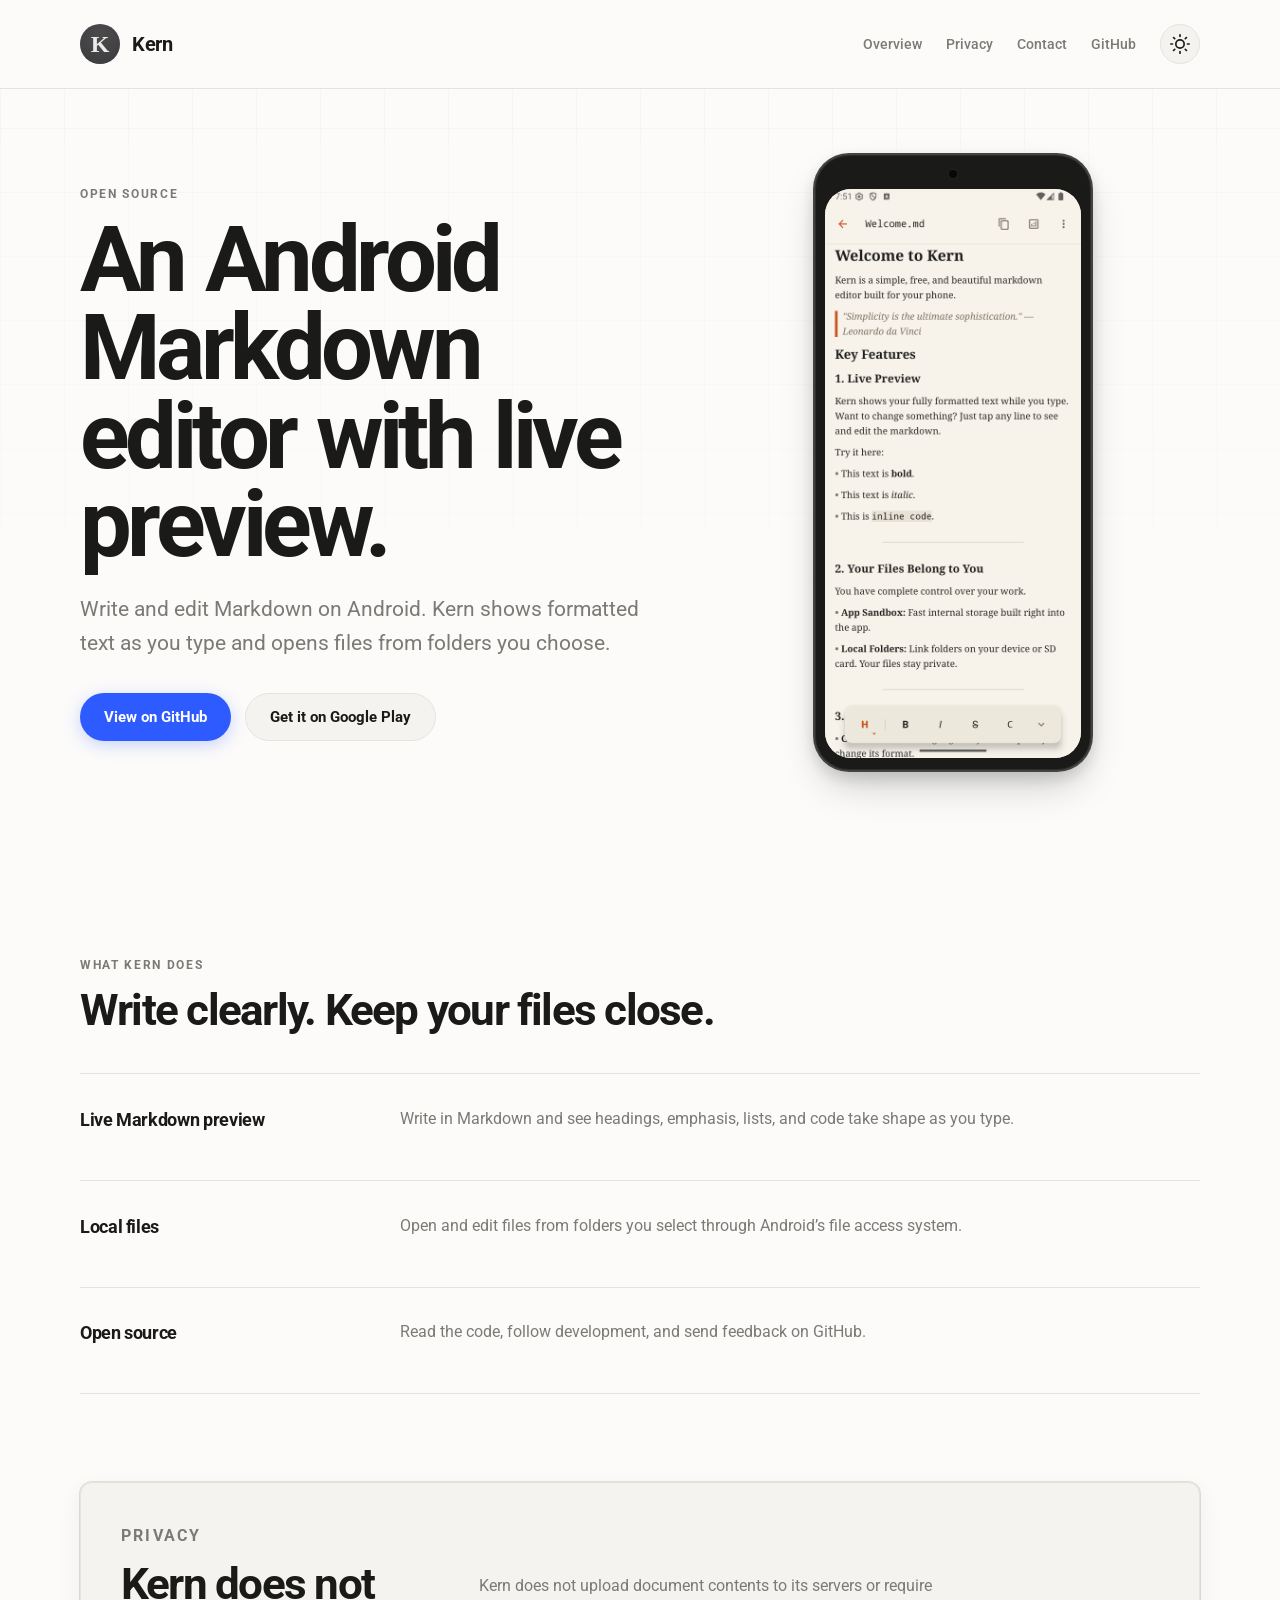
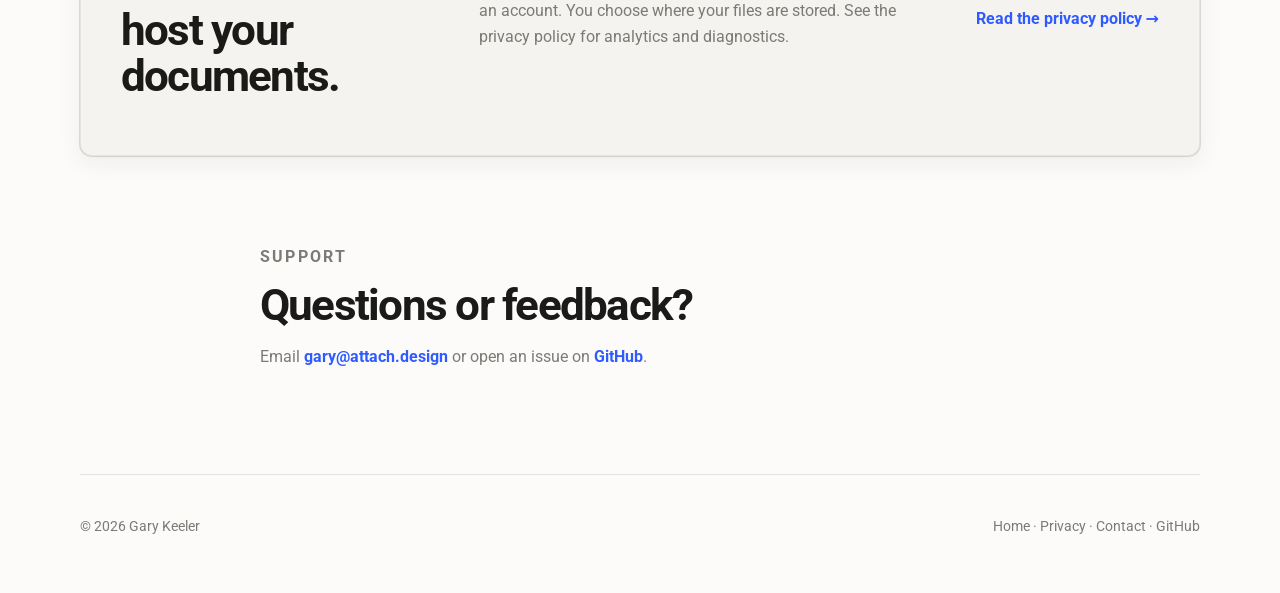
==== commit 9c771bd6: "chore: prepare repository for public release" ====
--- a/website/index.html
+++ b/website/index.html
@@ -3,24 +3,26 @@
 <head>
   <meta charset="utf-8">
   <meta name="viewport" content="width=device-width, initial-scale=1">
-  <title>Kern — Live Preview Markdown Editing for Android</title>
-  <meta name="description" content="Kern is an open-source Android app for live preview Markdown editing. Local-first file access, calm typography, and zero cloud lock-in.">
+  <title>Kern — Android Markdown Editor with Live Preview</title>
+  <meta name="description" content="Kern is an open-source Markdown editor for Android. Write, preview, and manage files from folders you choose.">
   <link rel="canonical" href="https://attach.design/kern/">
   <link rel="icon" type="image/svg+xml" href="favicon.svg">
+  <meta name="theme-color" content="#FCFBFA">
+  <meta name="application-name" content="Kern">
+  <meta name="robots" content="index, follow">
 
-  <!-- Open Graph / Social Media -->
   <meta property="og:type" content="website">
   <meta property="og:site_name" content="Kern">
-  <meta property="og:title" content="Kern — Live Preview Markdown Editing for Android">
-  <meta property="og:description" content="An open-source Android app for live preview Markdown editing. Local files, calm typography, no accounts or cloud lock-in.">
+  <meta property="og:title" content="Kern — Android Markdown Editor with Live Preview">
+  <meta property="og:description" content="An open-source Markdown editor for Android. Write, preview, and manage files from folders you choose.">
   <meta property="og:url" content="https://attach.design/kern/">
+  <meta property="og:image" content="https://attach.design/kern/screenshots/framed/phone-01-live-preview-1080x1920.png">
 
-  <!-- Twitter Card -->
   <meta name="twitter:card" content="summary_large_image">
-  <meta name="twitter:title" content="Kern — Live Preview Markdown Editing for Android">
-  <meta name="twitter:description" content="An open-source Android app for live preview Markdown editing. Local files, calm typography, no cloud lock-in.">
+  <meta name="twitter:title" content="Kern — Android Markdown Editor with Live Preview">
+  <meta name="twitter:description" content="An open-source Markdown editor for Android. Write, preview, and manage files from folders you choose.">
+  <meta name="twitter:image" content="https://attach.design/kern/screenshots/framed/phone-01-live-preview-1080x1920.png">
 
-  <!-- Structured Data / JSON-LD -->
   <script type="application/ld+json">
   {
     "@context": "https://schema.org",
@@ -28,12 +30,13 @@
     "name": "Kern",
     "operatingSystem": "Android",
     "applicationCategory": "ProductivityApplication",
-    "offers": {
-      "@type": "Offer",
-      "price": "0.00",
-      "priceCurrency": "USD"
-    },
-    "description": "Kern is an open-source app for live preview Markdown editing on Android."
+    "offers": {"@type": "Offer", "price": "0.00", "priceCurrency": "USD"},
+    "description": "Kern is an open-source Markdown editor for Android. Write, preview, and manage files from folders you choose.",
+    "url": "https://attach.design/kern/",
+    "image": "https://attach.design/kern/screenshots/framed/phone-01-live-preview-1080x1920.png",
+    "isAccessibleForFree": true,
+    "featureList": ["Live Markdown preview", "Local Markdown file access", "Project folder navigation", "Readability metrics", "Themes and typography controls", "Adaptive tablet and foldable layouts"],
+    "sameAs": ["https://github.com/iamkeeler/kern-android-markdown"]
   }
   </script>
 
@@ -54,7 +57,7 @@
           <a href="#overview">Overview</a>
           <a href="privacy.html">Privacy</a>
           <a href="contact.html">Contact</a>
-          <a href="https://github.com/iamkeeler/AndroidMD-App" target="_blank" rel="noopener">GitHub</a>
+          <a href="https://github.com/iamkeeler/kern-android-markdown" target="_blank" rel="noopener">GitHub</a>
         </nav>
 
         <button type="button" class="theme-toggle" id="theme-toggle" aria-label="Toggle dark mode" title="Toggle theme">
@@ -78,130 +81,20 @@
   <main id="main">
     <section class="hero section-shell">
       <div class="hero-copy" data-reveal>
-        <p class="eyebrow" data-reveal data-reveal-delay="100">Open Source Project</p>
-        <h1 data-reveal data-reveal-delay="200">Live preview Markdown editing for Android.</h1>
-        <p class="lede" data-reveal data-reveal-delay="300">Kern combines real-time Markdown rendering with local file control in a calm, focused writing environment.</p>
+        <p class="eyebrow" data-reveal data-reveal-delay="100">Open source</p>
+        <h1 data-reveal data-reveal-delay="200">An Android Markdown editor with live preview.</h1>
+        <p class="lede" data-reveal data-reveal-delay="300">Write and edit Markdown on Android. Kern shows formatted text as you type and opens files from folders you choose.</p>
         <div class="actions" data-reveal data-reveal-delay="400">
-          <a class="button primary" href="https://github.com/iamkeeler/AndroidMD-App" target="_blank" rel="noopener">View on GitHub</a>
-          <a class="button secondary" href="#interactive-demo">Try Interactive Demo ↓</a>
+          <a class="button primary" href="https://github.com/iamkeeler/kern-android-markdown" target="_blank" rel="noopener">View on GitHub</a>
+          <a class="button secondary" href="https://play.google.com/store/apps/details?id=com.attachdesign.kern" target="_blank" rel="noopener">Get it on Google Play</a>
         </div>
       </div>
 
-      <div class="hero-preview-badge" data-reveal data-reveal-delay="300">
-        <div class="preview-mini-card">
-          <div class="mini-card-header">
-            <span class="dot"></span>
-            <span class="mini-title">Live Editor Preview</span>
-          </div>
-          <p class="mini-code"># Calm Markdown\n\nWriting with **Kern** instantly renders styled text.</p>
-          <div class="mini-scroll-indicator">
-            <span>Scroll down to see it type live</span>
-            <svg viewBox="0 0 24 24" width="16" height="16" aria-hidden="true"><path d="M7 10l5 5 5-5" stroke="currentColor" stroke-width="2" fill="none" stroke-linecap="round"/></svg>
-          </div>
-        </div>
-      </div>
-    </section>
-
-    <!-- Scroll-Driven Interactive App Demo -->
-    <section id="interactive-demo" class="scroll-interactive-section section-shell" aria-label="Interactive App Editor Demo">
-      <div class="section-heading" data-reveal>
-        <p class="eyebrow">Interactive Demo</p>
-        <h2>Experience Kern as you scroll.</h2>
-        <p class="section-subtext">Scroll down to watch the live Markdown editor type out syntax, compute readability metrics, switch themes, and navigate local files.</p>
-      </div>
-
-      <div class="interactive-layout-grid">
-        <!-- Scroll Narrative Steps -->
-        <div class="scroll-steps-column">
-          <article class="scroll-step is-active" data-step="0">
-            <span class="step-num">01</span>
-            <span class="step-tagline">Real-Time Engine</span>
-            <h3>Instant Live Preview</h3>
-            <p>Write standard Markdown syntax and watch it render instantly without modal preview switches. Headers, bolding, italics, lists, and code blocks format smoothly as you type.</p>
-          </article>
-
-          <article class="scroll-step" data-step="1">
-            <span class="step-num">02</span>
-            <span class="step-tagline">Hemingway Analyzer</span>
-            <h3>On-Demand Readability Metrics</h3>
-            <p>Evaluate sentence complexity and target grade levels on the fly. Kern highlights intricate sentences in warm tones without slowing down typing speed.</p>
-          </article>
-
-          <article class="scroll-step" data-step="2">
-            <span class="step-num">03</span>
-            <span class="step-tagline">Adaptive Styling</span>
-            <h3>Warm Cream & Charcoal Themes</h3>
-            <p>Seamlessly toggle between light cream canvas and dark charcoal modes engineered specifically for daytime writing and night reading sessions.</p>
-          </article>
-
-          <article class="scroll-step" data-step="3">
-            <span class="step-num">04</span>
-            <span class="step-tagline">Local First</span>
-            <h3>Direct Storage Access (SAF)</h3>
-            <p>Access document folders directly through Android's Storage Access Framework. Clean breadcrumbs, folder trees, and local file independence with zero cloud lock-in.</p>
-          </article>
-        </div>
-
-        <!-- Sticky Interactive Phone Frame -->
-        <div class="sticky-demo-column">
-          <div class="sticky-demo-container">
-            <div class="interactive-phone-frame" id="demo-phone" data-demo-theme="cream">
-              <!-- Phone Bezel & Top bar -->
-              <div class="phone-status-bar">
-                <span class="time">09:41</span>
-                <span class="notch"></span>
-                <span class="icons">📶 🔋</span>
-              </div>
-
-              <div class="phone-app-bar">
-                <button type="button" class="drawer-icon-btn" id="demo-drawer-btn" title="Toggle local folder tree" aria-label="Toggle local file navigation">
-                  <svg viewBox="0 0 24 24" width="18" height="18" aria-hidden="true"><path d="M3 12h18M3 6h18M3 18h18" stroke="currentColor" stroke-width="2" stroke-linecap="round"/></svg>
-                </button>
-                <div class="app-breadcrumbs">
-                  <span class="folder">notes</span> / <span class="filename" id="demo-filename">draft.md</span>
-                </div>
-                <div class="readability-pill" id="demo-readability-pill">
-                  <span class="pill-dot"></span>
-                  <span class="pill-text" id="demo-pill-text">Grade 5 · 14 WPM</span>
-                </div>
-              </div>
-
-              <!-- Drawer File Explorer Overlay -->
-              <div class="demo-file-drawer" id="demo-drawer">
-                <div class="drawer-header">
-                  <span class="drawer-title">📁 Storage Access Framework</span>
-                </div>
-                <ul class="drawer-tree">
-                  <li class="folder-item">📂 <span>/Documents/Notes</span></li>
-                  <li class="file-item active">📄 <span>draft.md</span></li>
-                  <li class="file-item">📄 <span>journal.md</span></li>
-                  <li class="file-item">📄 <span>ideas.md</span></li>
-                  <li class="file-item">📄 <span>project_plan.md</span></li>
-                </ul>
-              </div>
-
-              <!-- Live Editor Split Area -->
-              <div class="demo-editor-canvas">
-                <div class="editor-pane-header">
-                  <span class="pane-tab active">Raw Markdown</span>
-                  <span class="pane-tab">Live Output</span>
-                </div>
-
-                <div class="editor-pane-body">
-                  <div class="raw-code-box">
-                    <pre><code id="demo-typing-target"># Live Preview\n\nWriting with **Kern** renders styled text...</code></pre>
-                  </div>
-                  <div class="rendered-preview-box" id="demo-render-target">
-                    <h1>Live Preview</h1>
-                    <p>Writing with <strong>Kern</strong> renders styled text...</p>
-                  </div>
-                </div>
-              </div>
-
-              <div class="phone-bottom-nav">
-                <span class="nav-indicator">1.6x Line Height · JetBrains Mono</span>
-              </div>
-            </div>
+      <div class="hero-device" data-reveal data-reveal-delay="200">
+        <div class="device-bezel compact-bezel">
+          <div class="device-notch"></div>
+          <div class="device-screen">
+            <img src="screenshots/Screenshot_20260725_075131.png" alt="Kern editing Welcome.md with rendered Markdown formatting and the live formatting toolbar">
           </div>
         </div>
       </div>
@@ -209,93 +102,21 @@
 
     <section id="overview" class="features section-shell" aria-labelledby="overview-title">
       <div class="section-heading" data-reveal>
-        <p class="eyebrow">Project Principles</p>
-        <h2 id="overview-title">Simple, local-first, no fluff.</h2>
+        <p class="eyebrow">What Kern does</p>
+        <h2 id="overview-title">Write clearly. Keep your files close.</h2>
       </div>
       <div class="feature-list">
         <div class="feature-item" data-reveal data-reveal-delay="100">
-          <h3>Instant Live Preview</h3>
-          <p>Preview rendered Markdown formatting in real-time as you write, with smooth inline syntax transitions and zero typing lag.</p>
+          <h3>Live Markdown preview</h3>
+          <p>Write in Markdown and see headings, emphasis, lists, and code take shape as you type.</p>
         </div>
         <div class="feature-item" data-reveal data-reveal-delay="200">
-          <h3>Local File Access</h3>
-          <p>Read and write Markdown files directly using Android's Storage Access Framework (SAF). No accounts or cloud databases required.</p>
+          <h3>Local files</h3>
+          <p>Open and edit files from folders you select through Android’s file access system.</p>
         </div>
         <div class="feature-item" data-reveal data-reveal-delay="300">
-          <h3>Document Typography</h3>
-          <p>Read comfortably with warm canvas themes, 1.6x line spacing, high-contrast text, and JetBrains Mono rendering.</p>
-        </div>
-        <div class="feature-item" data-reveal data-reveal-delay="100">
-          <h3>Adaptive Split View</h3>
-          <p>Use a dual-pane workspace on tablets and foldables, pairing a 35% folder explorer alongside a 65% document canvas.</p>
-        </div>
-        <div class="feature-item" data-reveal data-reveal-delay="200">
-          <h3>100% Open Source</h3>
-          <p>All source code, build scripts, and issue tracking are public on GitHub under open licenses.</p>
-        </div>
-      </div>
-    </section>
-
-    <section id="showcase" class="screenshots-showcase section-shell" aria-labelledby="showcase-title">
-      <div class="section-heading" data-reveal>
-        <p class="eyebrow">App Tour</p>
-        <h2 id="showcase-title">Explore Kern in detail.</h2>
-        <p class="section-subtext">Click any screen tab below to explore features or inspect full-resolution screenshots.</p>
-      </div>
-
-      <div class="compact-gallery-wrapper" data-reveal>
-        <!-- Interactive Gallery Tabs -->
-        <div class="gallery-tabs" role="tablist" aria-label="Kern App Feature Screens">
-          <button type="button" class="gallery-tab active" data-tab="0" role="tab" aria-selected="true">
-            <span class="tab-icon">✨</span> Live Editor
-          </button>
-          <button type="button" class="gallery-tab" data-tab="1" role="tab" aria-selected="false">
-            <span class="tab-icon">📁</span> Workspace
-          </button>
-          <button type="button" class="gallery-tab" data-tab="2" role="tab" aria-selected="false">
-            <span class="tab-icon">📊</span> Readability
-          </button>
-          <button type="button" class="gallery-tab" data-tab="3" role="tab" aria-selected="false">
-            <span class="tab-icon">🎨</span> Themes
-          </button>
-          <button type="button" class="gallery-tab" data-tab="4" role="tab" aria-selected="false">
-            <span class="tab-icon">🎯</span> Sticky Handles
-          </button>
-          <button type="button" class="gallery-tab" data-tab="5" role="tab" aria-selected="false">
-            <span class="tab-icon">⚡</span> Open Source
-          </button>
-        </div>
-
-        <!-- Active Screen Card Display -->
-        <div class="gallery-card">
-          <div class="gallery-info">
-            <span class="gallery-tagline" id="gallery-tagline">Live Preview Editor</span>
-            <h3 class="gallery-title" id="gallery-title">Write and see formatting in real time</h3>
-            <p class="gallery-desc" id="gallery-desc">Markdown syntax tokens reveal themselves inline when focused and render smoothly when editing completes.</p>
-            <button type="button" class="button secondary compact-btn" id="open-lightbox-btn">
-              <svg viewBox="0 0 24 24" width="16" height="16" aria-hidden="true" style="margin-right: 6px;"><path d="M15 3h6v6M9 21H3v-6M21 3l-7 7M3 21l7-7" stroke="currentColor" stroke-width="2" stroke-linecap="round" stroke-linejoin="round" fill="none"/></svg>
-              Inspect High-Res Screenshot
-            </button>
-          </div>
-
-          <div class="gallery-image-frame" id="gallery-image-frame">
-            <div class="device-bezel compact-bezel">
-              <div class="device-notch"></div>
-              <div class="device-screen">
-                <img id="gallery-img" src="screenshots/Screenshot_20260725_075131.png" alt="Kern Live Preview Editor Screen" loading="lazy">
-              </div>
-            </div>
-          </div>
-        </div>
-      </div>
-
-      <!-- Lightbox Modal -->
-      <div class="lightbox-modal" id="lightbox-modal" aria-hidden="true" role="dialog" aria-modal="true" aria-labelledby="lightbox-caption">
-        <div class="lightbox-backdrop" id="lightbox-backdrop"></div>
-        <div class="lightbox-content">
-          <button type="button" class="lightbox-close" id="lightbox-close" aria-label="Close screenshot preview">✕</button>
-          <img id="lightbox-img" src="" alt="Full Resolution Screenshot">
-          <p id="lightbox-caption" class="lightbox-caption"></p>
+          <h3>Open source</h3>
+          <p>Read the code, follow development, and send feedback on GitHub.</p>
         </div>
       </div>
     </section>
@@ -303,322 +124,69 @@
     <section class="privacy-band section-shell" data-reveal>
       <div>
         <p class="eyebrow">Privacy</p>
-        <h2>Your documents stay on your device.</h2>
+        <h2>Kern does not host your documents.</h2>
       </div>
-      <p>Kern does not upload your files to remote servers or require user accounts. Your writing stays entirely local.</p>
-      <a class="text-link" href="privacy.html">Read the privacy statement →</a>
+      <p>Kern does not upload document contents to its servers or require an account. You choose where your files are stored. See the privacy policy for analytics and diagnostics.</p>
+      <a class="text-link" href="privacy.html">Read the privacy policy →</a>
     </section>
 
     <section class="contact section-shell" aria-labelledby="contact-title" data-reveal>
-      <p class="eyebrow">Community & Support</p>
-      <h2 id="contact-title">Get involved or ask a question.</h2>
-      <p>Email <a class="text-link" href="mailto:gary@attach.design">gary@attach.design</a> or open an issue on <a class="text-link" href="https://github.com/iamkeeler/AndroidMD-App" target="_blank" rel="noopener">GitHub</a>.</p>
+      <p class="eyebrow">Support</p>
+      <h2 id="contact-title">Questions or feedback?</h2>
+      <p>Email <a class="text-link" href="mailto:gary@attach.design">gary@attach.design</a> or open an issue on <a class="text-link" href="https://github.com/iamkeeler/kern-android-markdown" target="_blank" rel="noopener">GitHub</a>.</p>
     </section>
   </main>
 
   <footer class="site-footer">
     <span>© 2026 Gary Keeler</span>
     <span>
-      <a href="index.html">Home</a> · 
-      <a href="privacy.html">Privacy</a> · 
-      <a href="contact.html">Contact</a> · 
-      <a href="https://github.com/iamkeeler/AndroidMD-App" target="_blank" rel="noopener">GitHub</a>
+      <a href="index.html">Home</a> ·
+      <a href="privacy.html">Privacy</a> ·
+      <a href="contact.html">Contact</a> ·
+      <a href="https://github.com/iamkeeler/kern-android-markdown" target="_blank" rel="noopener">GitHub</a>
     </span>
   </footer>
 
   <script>
-    // Theme toggle management (Default: Creamy Light style)
     const themeToggle = document.getElementById('theme-toggle');
     const storedTheme = localStorage.getItem('theme');
-    
+    const menuToggle = document.getElementById('menu-toggle');
+    const mainNav = document.getElementById('main-nav');
+    const headerWrapper = document.getElementById('header-wrapper');
+
     function updateThemeAria(theme) {
       const nextTheme = theme === 'dark' ? 'light' : 'dark';
       themeToggle.setAttribute('aria-label', `Switch to ${nextTheme} theme`);
       themeToggle.setAttribute('title', `Switch to ${nextTheme} theme`);
     }
 
-    if (storedTheme === 'dark') {
-      document.documentElement.setAttribute('data-theme', 'dark');
-      updateThemeAria('dark');
-    } else {
-      document.documentElement.setAttribute('data-theme', 'light');
-      updateThemeAria('light');
-    }
+    const initialTheme = storedTheme === 'dark' ? 'dark' : 'light';
+    document.documentElement.setAttribute('data-theme', initialTheme);
+    updateThemeAria(initialTheme);
 
     themeToggle.addEventListener('click', () => {
-      const current = document.documentElement.getAttribute('data-theme');
-      const target = (current === 'dark') ? 'light' : 'dark';
+      const target = document.documentElement.getAttribute('data-theme') === 'dark' ? 'light' : 'dark';
       document.documentElement.setAttribute('data-theme', target);
       localStorage.setItem('theme', target);
       updateThemeAria(target);
     });
 
-    // Mobile nav toggle
-    const menuToggle = document.getElementById('menu-toggle');
-    const mainNav = document.getElementById('main-nav');
     menuToggle.addEventListener('click', () => {
       const open = mainNav.classList.toggle('open');
       menuToggle.setAttribute('aria-expanded', open);
     });
 
-    // --- Native Scroll Animation & Parallax Engine ---
-    const headerWrapper = document.getElementById('header-wrapper');
-
     window.addEventListener('scroll', () => {
-      if (window.scrollY > 20) {
-        headerWrapper.classList.add('is-scrolled');
-      } else {
-        headerWrapper.classList.remove('is-scrolled');
-      }
-      document.body.style.setProperty('--parallax-y', `${window.scrollY * 0.08}px`);
+      headerWrapper.classList.toggle('is-scrolled', window.scrollY > 20);
     }, { passive: true });
 
-    // Staggered scroll reveals
     const revealObserver = new IntersectionObserver((entries) => {
       entries.forEach((entry) => {
-        if (entry.isIntersecting) {
-          entry.target.classList.add('is-visible');
-        }
+        if (entry.isIntersecting) entry.target.classList.add('is-visible');
       });
     }, { threshold: 0.15, rootMargin: '0px 0px -40px 0px' });
 
-    document.querySelectorAll('[data-reveal]').forEach((el) => revealObserver.observe(el));
-
-    // --- Scroll-Driven Interactive Editor Demo Engine ---
-    const demoPhone = document.getElementById('demo-phone');
-    const demoTypingTarget = document.getElementById('demo-typing-target');
-    const demoRenderTarget = document.getElementById('demo-render-target');
-    const demoPillText = document.getElementById('demo-pill-text');
-    const demoDrawer = document.getElementById('demo-drawer');
-    const demoDrawerBtn = document.getElementById('demo-drawer-btn');
-    const demoFilename = document.getElementById('demo-filename');
-
-    const demoStepsData = [
-      {
-        raw: "# Instant Live Preview\n\nWriting with **Kern** renders styled Markdown formatting as you type with zero lag.",
-        rendered: "<h1>Instant Live Preview</h1><p>Writing with <strong>Kern</strong> renders styled Markdown formatting as you type with zero lag.</p>",
-        pill: "Grade 5 · 14 WPM",
-        theme: "cream",
-        drawerOpen: false,
-        filename: "draft.md"
-      },
-      {
-        raw: "## Readability Metrics\n\nKern evaluates sentence complexity and grade level on demand to keep writing clear.",
-        rendered: "<h2>Readability Metrics</h2><p><span class=\"hemingway-highlight\">Kern evaluates sentence complexity and grade level on demand</span> to keep writing clear.</p>",
-        pill: "Grade 8 · Hard Sentence Highlighted",
-        theme: "cream",
-        drawerOpen: false,
-        filename: "readability.md"
-      },
-      {
-        raw: "> Tailored Themes\n\nSwitch seamlessly between **Warm Cream** daytime themes and **Charcoal Dark** night modes.",
-        rendered: "Quote: <blockquote><p>Tailored Themes</p></blockquote><p>Switch seamlessly between <strong>Warm Cream</strong> daytime themes and <strong>Charcoal Dark</strong> night modes.</p>",
-        pill: "Dark Theme · 1.6x Line Height",
-        theme: "dark",
-        drawerOpen: false,
-        filename: "themes.md"
-      },
-      {
-        raw: "# Local Storage & SAF\n\nOpen any directory on your device via Android Storage Access Framework.",
-        rendered: "<h1>Local Storage & SAF</h1><p>Open any directory on your device via Android Storage Access Framework.</p>",
-        pill: "Local SAF · /Documents/Notes",
-        theme: "cream",
-        drawerOpen: true,
-        filename: "draft.md"
-      }
-    ];
-
-    let currentTypingTimer = null;
-    let activeDemoStep = -1;
-
-    function activateDemoStep(stepIndex) {
-      if (activeDemoStep === stepIndex) return;
-      activeDemoStep = stepIndex;
-
-      const stepData = demoStepsData[stepIndex];
-      if (!stepData) return;
-
-      // Update active step UI state
-      document.querySelectorAll('.scroll-step').forEach((el, idx) => {
-        if (idx === stepIndex) el.classList.add('is-active');
-        else el.classList.remove('is-active');
-      });
-
-      // Update phone theme attribute
-      demoPhone.setAttribute('data-demo-theme', stepData.theme);
-
-      // Update top pill text
-      demoPillText.textContent = stepData.pill;
-
-      // Update filename breadcrumb
-      demoFilename.textContent = stepData.filename;
-
-      // Toggle local drawer
-      if (stepData.drawerOpen) {
-        demoDrawer.classList.add('is-open');
-      } else {
-        demoDrawer.classList.remove('is-open');
-      }
-
-      // Snappy Typewriter Animation
-      if (currentTypingTimer) clearInterval(currentTypingTimer);
-      
-      let charIdx = 0;
-      const fullRaw = stepData.raw;
-      demoTypingTarget.textContent = "";
-      demoRenderTarget.innerHTML = "";
-
-      currentTypingTimer = setInterval(() => {
-        charIdx += 2;
-        if (charIdx >= fullRaw.length) {
-          charIdx = fullRaw.length;
-          clearInterval(currentTypingTimer);
-          demoRenderTarget.innerHTML = stepData.rendered;
-        }
-        demoTypingTarget.textContent = fullRaw.slice(0, charIdx);
-        if (charIdx >= Math.floor(fullRaw.length * 0.35)) {
-          demoRenderTarget.innerHTML = stepData.rendered;
-        }
-      }, 20);
-    }
-
-    // Scroll step intersection observer
-    const stepObserver = new IntersectionObserver((entries) => {
-      entries.forEach((entry) => {
-        if (entry.isIntersecting) {
-          const stepIdx = parseInt(entry.target.getAttribute('data-step') || '0', 10);
-          activateDemoStep(stepIdx);
-        }
-      });
-    }, { threshold: 0.45, rootMargin: "-10% 0px -20% 0px" });
-
-    document.querySelectorAll('.scroll-step').forEach((step) => stepObserver.observe(step));
-
-    // Drawer manual toggle listener
-    if (demoDrawerBtn) {
-      demoDrawerBtn.addEventListener('click', () => {
-        demoDrawer.classList.toggle('is-open');
-      });
-    }
-
-    // --- Compact Screenshot Gallery Switcher & Lightbox ---
-    const galleryData = [
-      {
-        tagline: "Live Preview Editor",
-        title: "Write and see formatting in real time",
-        desc: "Markdown syntax tokens reveal themselves inline when focused and render smoothly when editing completes.",
-        img: "screenshots/Screenshot_20260725_075131.png",
-        alt: "Kern Live Preview Editor Screen"
-      },
-      {
-        tagline: "Project Workspace",
-        title: "Local folder navigation & tree view",
-        desc: "Organize files locally on your device with breadcrumb paths and immediate folder exploration.",
-        img: "screenshots/Screenshot_20260725_075052.png",
-        alt: "Kern Workspace & File Explorer Screen"
-      },
-      {
-        tagline: "Hemingway Analyzer",
-        title: "On-demand readability metrics",
-        desc: "Evaluate sentence structure, target grade levels, and complexity without impacting typing speed.",
-        img: "screenshots/Screenshot_20260725_075141.png",
-        alt: "Kern Hemingway Readability Metrics Screen"
-      },
-      {
-        tagline: "Cream & Charcoal Themes",
-        title: "Tailored view modes for day & night",
-        desc: "Choose between light cream, dark charcoal, and custom syntax color palettes suited for any environment.",
-        img: "screenshots/Screenshot_20260725_075155.png",
-        alt: "Kern Appearance & Theme Settings Screen"
-      },
-      {
-        tagline: "Sticky Selection Control",
-        title: "Stack formatting seamlessly",
-        desc: "Keep text selection handles active after applying Markdown styling to quickly combine bold, italic, or code tokens.",
-        img: "screenshots/Screenshot_20260725_075203.png",
-        alt: "Kern Behavior Settings Screen"
-      },
-      {
-        tagline: "100% Open Source",
-        title: "Transparent & local-first code",
-        desc: "Built with modern Jetpack Compose & Material 3 with zero proprietary lock-in or background data harvesting.",
-        img: "screenshots/Screenshot_20260725_075208.png",
-        alt: "Kern About and Open Source Screen"
-      }
-    ];
-
-    let activeGalleryIdx = 0;
-    const galleryTabs = document.querySelectorAll('.gallery-tab');
-    const galleryTagline = document.getElementById('gallery-tagline');
-    const galleryTitle = document.getElementById('gallery-title');
-    const galleryDesc = document.getElementById('gallery-desc');
-    const galleryImg = document.getElementById('gallery-img');
-    const galleryFrame = document.getElementById('gallery-image-frame');
-
-    function switchGalleryTab(index) {
-      if (index < 0 || index >= galleryData.length) return;
-      activeGalleryIdx = index;
-      
-      galleryTabs.forEach((tab, i) => {
-        const isSel = (i === index);
-        tab.classList.toggle('active', isSel);
-        tab.setAttribute('aria-selected', isSel ? 'true' : 'false');
-      });
-
-      const data = galleryData[index];
-      galleryTagline.textContent = data.tagline;
-      galleryTitle.textContent = data.title;
-      galleryDesc.textContent = data.desc;
-      
-      if (galleryFrame) {
-        galleryFrame.style.opacity = '0.3';
-        setTimeout(() => {
-          galleryImg.src = data.img;
-          galleryImg.alt = data.alt;
-          galleryFrame.style.opacity = '1';
-        }, 120);
-      }
-    }
-
-    galleryTabs.forEach((tab, idx) => {
-      tab.addEventListener('click', () => switchGalleryTab(idx));
-    });
-
-    // Lightbox Handlers
-    const lightboxModal = document.getElementById('lightbox-modal');
-    const lightboxImg = document.getElementById('lightbox-img');
-    const lightboxCaption = document.getElementById('lightbox-caption');
-    const openLightboxBtn = document.getElementById('open-lightbox-btn');
-    const closeLightboxBtn = document.getElementById('lightbox-close');
-    const lightboxBackdrop = document.getElementById('lightbox-backdrop');
-
-    if (openLightboxBtn) {
-      openLightboxBtn.addEventListener('click', () => {
-        const data = galleryData[activeGalleryIdx];
-        lightboxImg.src = data.img;
-        lightboxImg.alt = data.alt;
-        lightboxCaption.textContent = `${data.title} — ${data.desc}`;
-        lightboxModal.setAttribute('aria-hidden', 'false');
-        lightboxModal.classList.add('is-open');
-        document.body.style.overflow = 'hidden';
-      });
-    }
-
-    function closeLightbox() {
-      if (!lightboxModal) return;
-      lightboxModal.setAttribute('aria-hidden', 'true');
-      lightboxModal.classList.remove('is-open');
-      document.body.style.overflow = '';
-    }
-
-    if (closeLightboxBtn) closeLightboxBtn.addEventListener('click', closeLightbox);
-    if (lightboxBackdrop) lightboxBackdrop.addEventListener('click', closeLightbox);
-
-    document.addEventListener('keydown', (e) => {
-      if (e.key === 'Escape' && lightboxModal && lightboxModal.classList.contains('is-open')) {
-        closeLightbox();
-      }
-    });
+    document.querySelectorAll('[data-reveal]').forEach((element) => revealObserver.observe(element));
   </script>
 </body>
 </html>
--- a/website/styles.css
+++ b/website/styles.css
@@ -278,6 +278,17 @@
   padding: 64px 0 96px;
 }
 
+.hero-device {
+  display: flex;
+  justify-content: center;
+  align-items: center;
+  max-height: 660px;
+}
+
+.hero-device .device-bezel {
+  width: min(100%, 330px);
+}
+
 .eyebrow,
 .small-label {
   margin: 0 0 12px;
@@ -1547,4 +1558,3 @@
   }
 }
 
-
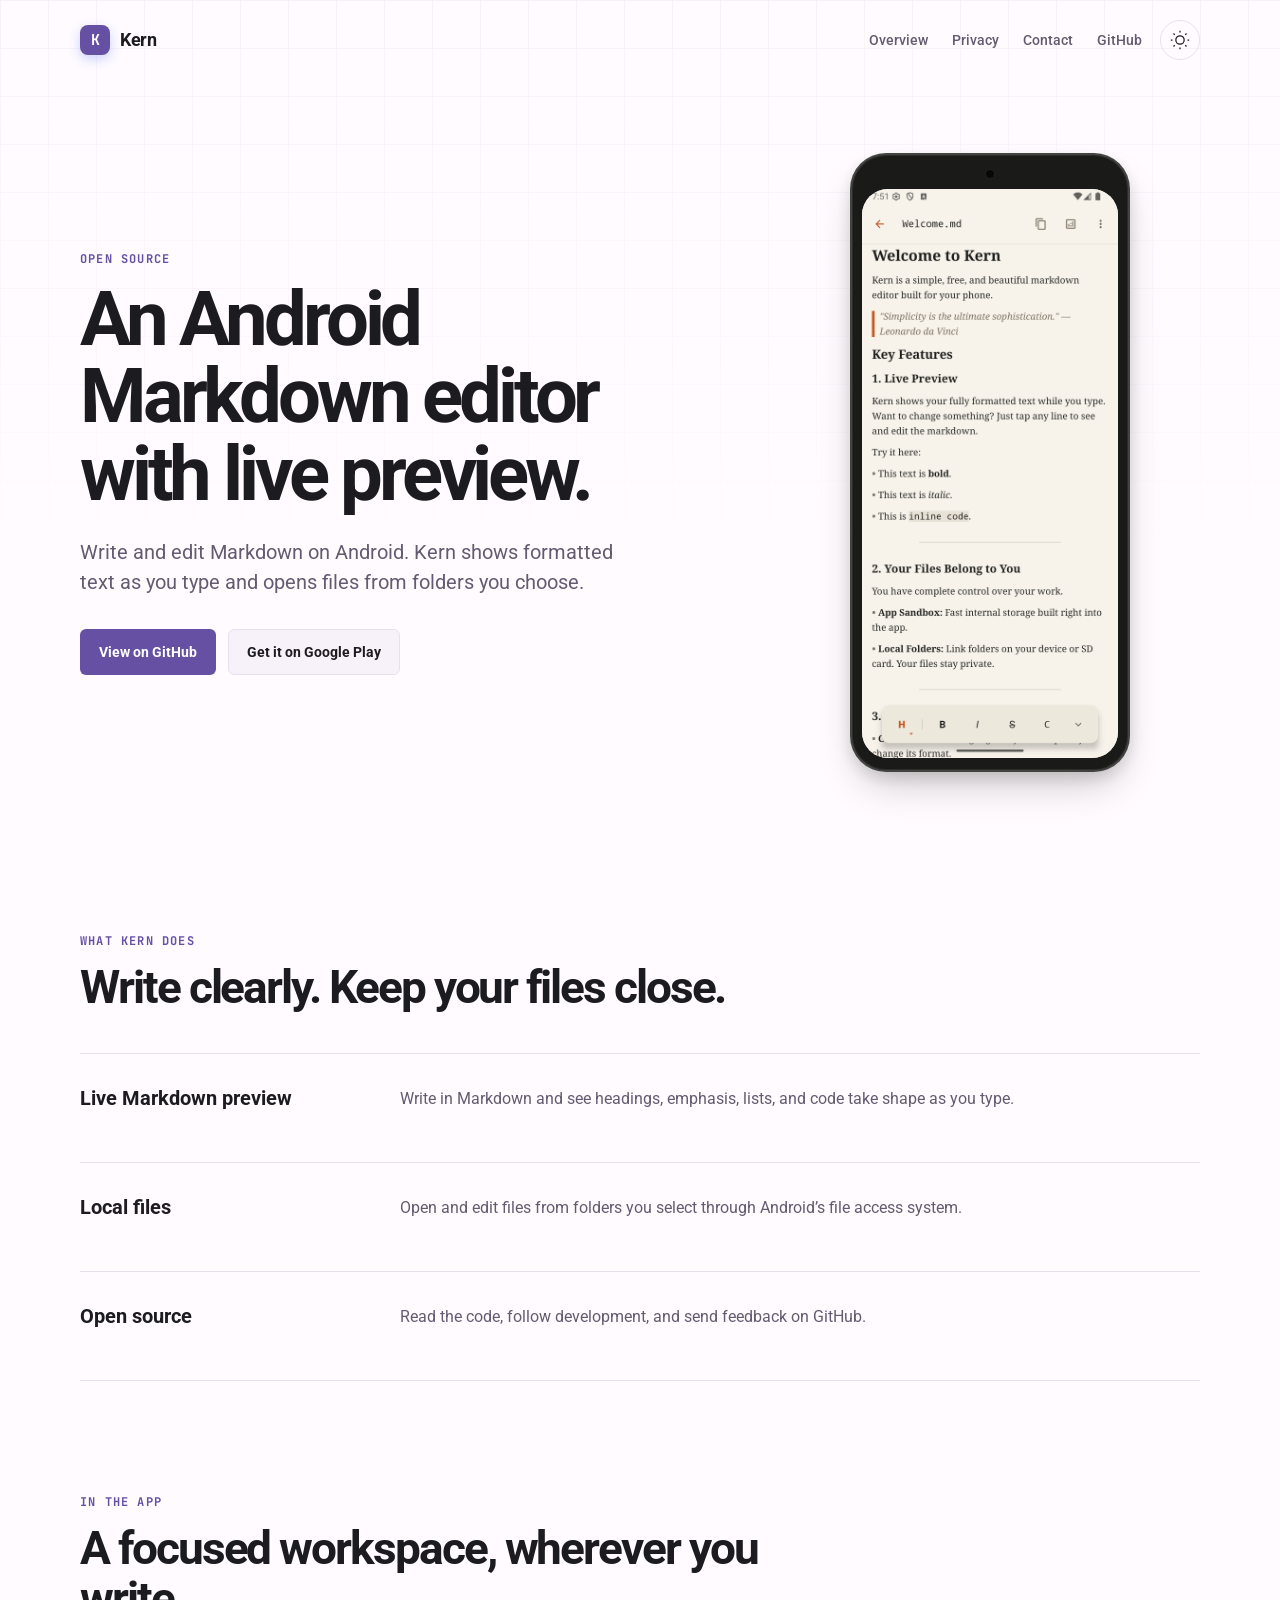
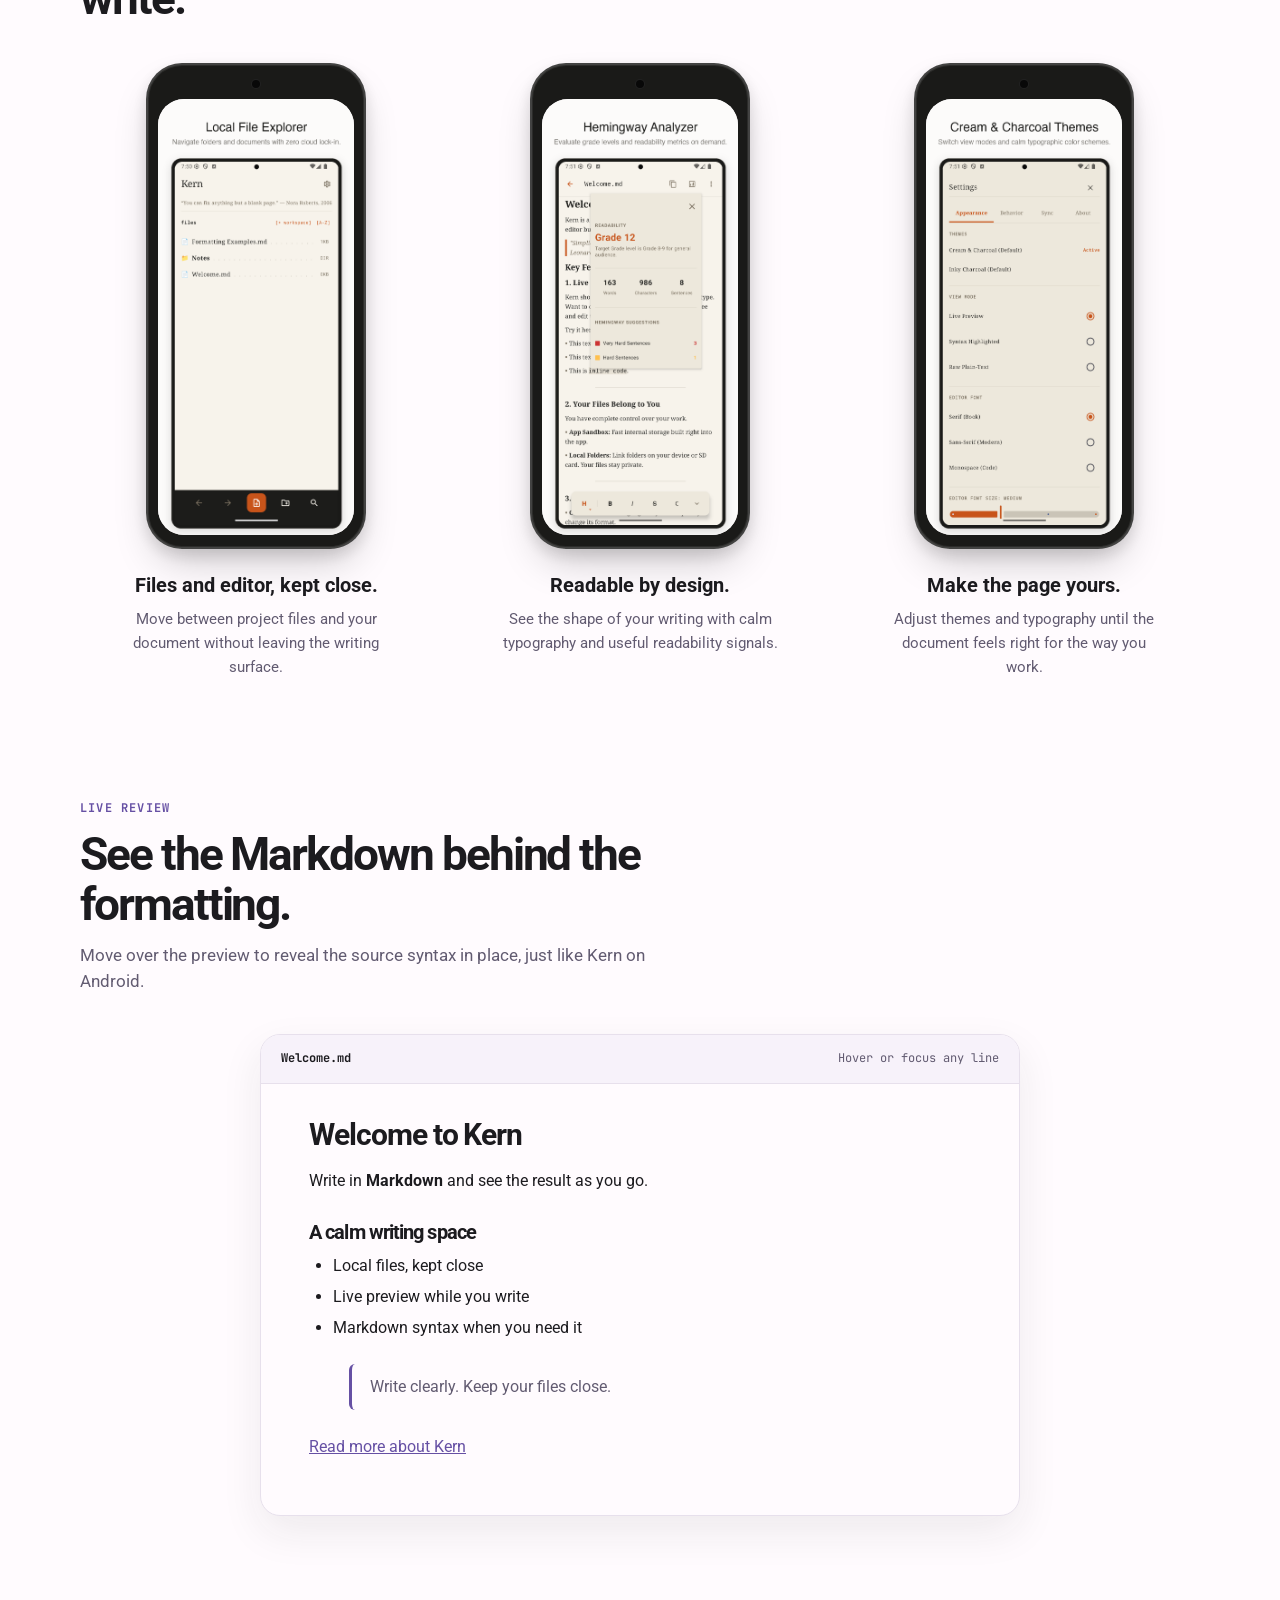
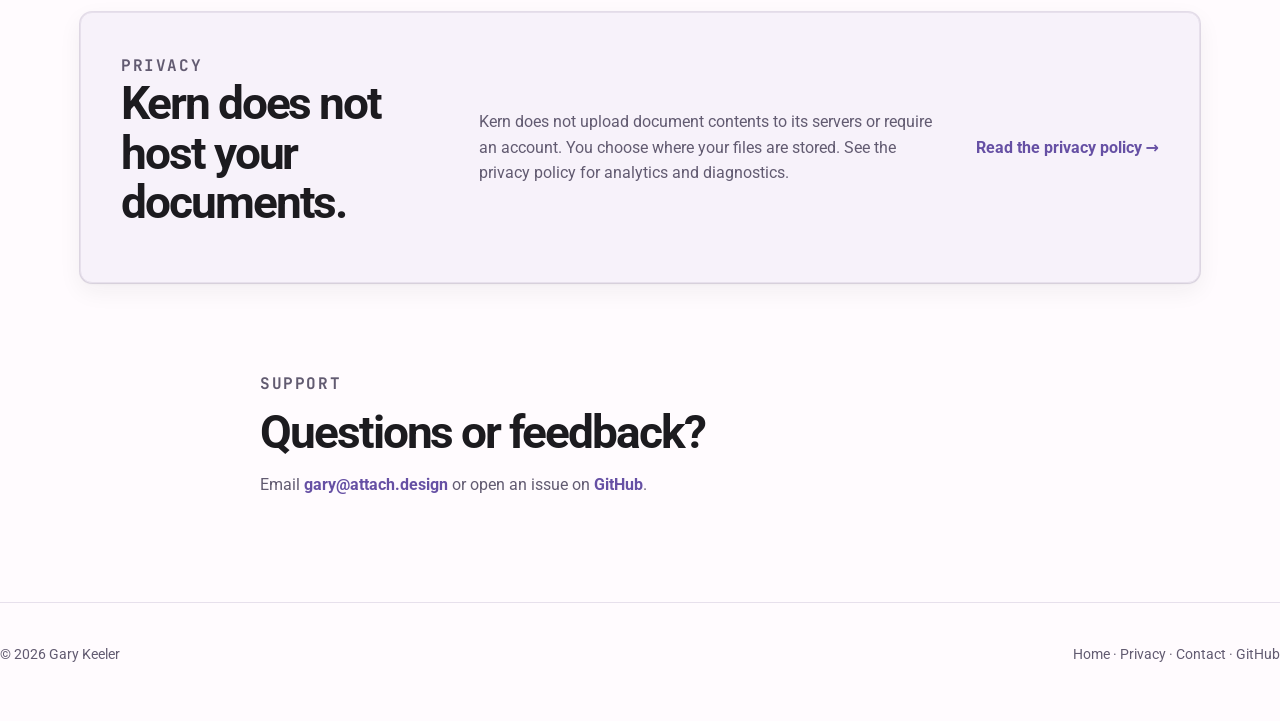
==== commit c4936749: "Add site-wide inline Markdown review" ====
--- a/website/index.html
+++ b/website/index.html
@@ -121,6 +121,80 @@
       </div>
     </section>
 
+    <section class="screenshots-section section-shell" aria-labelledby="screenshots-title">
+      <div class="section-heading" data-reveal>
+        <p class="eyebrow">In the app</p>
+        <h2 id="screenshots-title">A focused workspace, wherever you write.</h2>
+      </div>
+      <div class="screenshots-grid">
+        <article class="screenshot-card" data-reveal data-reveal-delay="100">
+          <div class="screenshot-device">
+            <div class="device-bezel">
+              <div class="device-notch"></div>
+              <div class="device-screen">
+                <img src="screenshots/framed/phone-02-workspace-1080x1920.png" alt="Kern workspace with files and an open Markdown document" loading="lazy">
+              </div>
+            </div>
+          </div>
+          <h3>Files and editor, kept close.</h3>
+          <p>Move between project files and your document without leaving the writing surface.</p>
+        </article>
+
+        <article class="screenshot-card" data-reveal data-reveal-delay="200">
+          <div class="screenshot-device">
+            <div class="device-bezel">
+              <div class="device-notch"></div>
+              <div class="device-screen">
+                <img src="screenshots/framed/phone-03-hemingway-1080x1920.png" alt="Kern document with readability highlights" loading="lazy">
+              </div>
+            </div>
+          </div>
+          <h3>Readable by design.</h3>
+          <p>See the shape of your writing with calm typography and useful readability signals.</p>
+        </article>
+
+        <article class="screenshot-card" data-reveal data-reveal-delay="300">
+          <div class="screenshot-device">
+            <div class="device-bezel">
+              <div class="device-notch"></div>
+              <div class="device-screen">
+                <img src="screenshots/framed/phone-04-themes-1080x1920.png" alt="Kern theme and typography controls" loading="lazy">
+              </div>
+            </div>
+          </div>
+          <h3>Make the page yours.</h3>
+          <p>Adjust themes and typography until the document feels right for the way you work.</p>
+        </article>
+      </div>
+    </section>
+
+    <section class="syntax-demo section-shell" aria-labelledby="syntax-demo-title">
+      <div class="section-heading" data-reveal>
+        <p class="eyebrow">Live review</p>
+        <h2 id="syntax-demo-title">See the Markdown behind the formatting.</h2>
+        <p class="section-subtext">Move over the preview to reveal the source syntax in place, just like Kern on Android.</p>
+      </div>
+
+      <div class="syntax-demo-frame" data-reveal data-reveal-delay="100">
+        <div class="syntax-demo-bar">
+          <span class="syntax-demo-file">Welcome.md</span>
+          <span class="syntax-demo-hint">Hover or focus any line</span>
+        </div>
+        <article class="syntax-preview" aria-label="Interactive Markdown preview">
+          <h1 class="markdown-hover-target" data-markdown-source="# Welcome to Kern" tabindex="0">Welcome to Kern</h1>
+          <p class="markdown-hover-target" data-markdown-source="Write in **Markdown** and see the result as you go." tabindex="0">Write in <strong>Markdown</strong> and see the result as you go.</p>
+          <h2 class="markdown-hover-target" data-markdown-source="## A calm writing space" tabindex="0">A calm writing space</h2>
+          <ul>
+            <li class="markdown-hover-target" data-markdown-source="- Local files, kept close" tabindex="0">Local files, kept close</li>
+            <li class="markdown-hover-target" data-markdown-source="- Live preview while you write" tabindex="0">Live preview while you write</li>
+            <li class="markdown-hover-target" data-markdown-source="- Markdown syntax when you need it" tabindex="0">Markdown syntax when you need it</li>
+          </ul>
+          <blockquote class="markdown-hover-target" data-markdown-source="> Write clearly. Keep your files close." tabindex="0">Write clearly. Keep your files close.</blockquote>
+          <p class="markdown-hover-target" data-markdown-source="[Read more about Kern](https://github.com/iamkeeler/kern-android-markdown)" tabindex="0"><a href="https://github.com/iamkeeler/kern-android-markdown" target="_blank" rel="noopener">Read more about Kern</a></p>
+        </article>
+      </div>
+    </section>
+
     <section class="privacy-band section-shell" data-reveal>
       <div>
         <p class="eyebrow">Privacy</p>
@@ -133,7 +207,7 @@
     <section class="contact section-shell" aria-labelledby="contact-title" data-reveal>
       <p class="eyebrow">Support</p>
       <h2 id="contact-title">Questions or feedback?</h2>
-      <p>Email <a class="text-link" href="mailto:gary@attach.design">gary@attach.design</a> or open an issue on <a class="text-link" href="https://github.com/iamkeeler/kern-android-markdown" target="_blank" rel="noopener">GitHub</a>.</p>
+      <p class="markdown-hover-ignore">Email <a class="text-link" href="mailto:gary@attach.design">gary@attach.design</a> or open an issue on <a class="text-link" href="https://github.com/iamkeeler/kern-android-markdown" target="_blank" rel="noopener">GitHub</a>.</p>
     </section>
   </main>
 
@@ -187,6 +261,8 @@
     }, { threshold: 0.15, rootMargin: '0px 0px -40px 0px' });
 
     document.querySelectorAll('[data-reveal]').forEach((element) => revealObserver.observe(element));
+
   </script>
+  <script src="markdown-hover.js"></script>
 </body>
 </html>
--- a/website/styles.css
+++ b/website/styles.css
@@ -1,66 +1,35 @@
 @import url('https://fonts.googleapis.com/css2?family=JetBrains+Mono:ital,wght@0,400;0,500;0,600;1,400&family=Roboto+Mono:wght@400;500&family=Roboto:ital,wght@0,400;0,500;0,700;1,400&display=swap');
 
 :root {
-  --canvas: #FCFBFA;
-  --surface: #F4F3F0;
-  --paper-sheet: #FFFFFF;
-  --ink: #1A1A18;
-  --muted: #7C7A75;
-  --border: #E5E3DD;
-  --accent: #2E5BFF;
-  --accent-hover: #1A46E6;
-  --icon-bg: #4A4A4D;
-  --icon-fg: #ECEAE6;
-  --shadow: 0 16px 48px rgba(26, 26, 24, 0.08);
-  --paper-shadow: 
-    0 1px 2px rgba(26, 26, 24, 0.04),
-    0 4px 0 0 var(--canvas),
-    0 5px 0 0 var(--border),
-    0 9px 0 0 var(--canvas),
-    0 10px 0 0 var(--border),
-    0 16px 40px rgba(26, 26, 24, 0.09);
-  --page-lift: 
-    0 1px 3px rgba(26, 26, 24, 0.05),
-    0 8px 24px rgba(26, 26, 24, 0.06),
-    0 0 0 1px var(--border);
-  --grid-line: rgba(26, 26, 24, 0.028);
+  --canvas: #FFFBFE;
+  --surface: #F7F2FA;
+  --ink: #1C1B1F;
+  --muted: #625B71;
+  --border: #E7E0EC;
+  --accent: #6650A4;
+  --accent-hover: #4F378B;
+  --syntax-hover: #FFF8E7;
+  --shadow: 0 16px 48px rgba(28, 27, 31, 0.08);
+  --page-lift: 0 1px 3px rgba(28, 27, 31, 0.05), 0 8px 24px rgba(28, 27, 31, 0.06), 0 0 0 1px var(--border);
   --max: 1120px;
-  --radius-lg: 20px;
   --radius-md: 12px;
   --radius-sm: 6px;
 }
 
 [data-theme="dark"] {
-  --canvas: #121212;
-  --surface: #1C1C1C;
-  --paper-sheet: #222222;
-  --ink: #E3E3E3;
-  --muted: #9E9C96;
-  --border: #2E2E2C;
-  --accent: #5E81FF;
-  --accent-hover: #7D9BFF;
-  --icon-bg: #2E2E32;
-  --icon-fg: #E3E3E3;
+  --canvas: #1C1B1F;
+  --surface: #211F26;
+  --ink: #E6E1E5;
+  --muted: #CAC4D0;
+  --border: #49454F;
+  --accent: #D0BCFF;
+  --accent-hover: #E8DEF8;
+  --syntax-hover: #332F27;
   --shadow: 0 16px 48px rgba(0, 0, 0, 0.45);
-  --paper-shadow: 
-    0 1px 2px rgba(0, 0, 0, 0.2),
-    0 4px 0 0 var(--canvas),
-    0 5px 0 0 var(--border),
-    0 9px 0 0 var(--canvas),
-    0 10px 0 0 var(--border),
-    0 16px 40px rgba(0, 0, 0, 0.4);
-  --page-lift: 
-    0 1px 3px rgba(0, 0, 0, 0.2),
-    0 8px 24px rgba(0, 0, 0, 0.3),
-    0 0 0 1px var(--border);
-  --grid-line: rgba(255, 255, 255, 0.03);
-}
-
-/* Dark theme activates explicitly via [data-theme="dark"] attribute */
-
-* {
-  box-sizing: border-box;
-}
+  --page-lift: 0 1px 3px rgba(0, 0, 0, 0.2), 0 8px 24px rgba(0, 0, 0, 0.3), 0 0 0 1px var(--border);
+}
+
+* { box-sizing: border-box; }
 
 :focus-visible {
   outline: 2px solid var(--accent);
@@ -83,607 +52,251 @@
   transition: background-color 200ms ease, color 200ms ease;
 }
 
-/* Background aesthetic grid */
 body::before {
   content: "";
   position: fixed;
   inset: 0;
   pointer-events: none;
-  background:
-    linear-gradient(90deg, var(--grid-line) 1px, transparent 1px),
-    linear-gradient(180deg, var(--grid-line) 1px, transparent 1px);
-  background-size: 64px 64px;
-  mask-image: linear-gradient(to bottom, black, transparent 75%);
-  -webkit-mask-image: linear-gradient(to bottom, black, transparent 75%);
-  z-index: 0;
-}
-
-/* Accessibility skip link */
+  opacity: 0.35;
+  background-image: linear-gradient(to right, var(--border) 1px, transparent 1px), linear-gradient(to bottom, var(--border) 1px, transparent 1px);
+  background-size: 48px 48px;
+  mask-image: linear-gradient(to bottom, black 0%, transparent 65%);
+}
+
+a { color: inherit; }
+
 .skip-to-content {
   position: absolute;
   top: -100px;
   left: 16px;
-  z-index: 999;
-  padding: 12px 20px;
-  background: var(--accent);
-  color: #ffffff;
+  z-index: 200;
+  padding: 10px 14px;
+  color: var(--canvas);
+  background: var(--ink);
   border-radius: var(--radius-sm);
-  font-weight: 700;
-  text-decoration: none;
-  transition: top 150ms ease;
-}
-
-.skip-to-content:focus {
-  top: 16px;
-}
-
-a {
-  color: inherit;
-  text-decoration-thickness: 1px;
-  text-underline-offset: 0.22em;
-  transition: color 150ms ease;
-}
-
-.site-header,
-.site-footer,
+}
+
+.skip-to-content:focus { top: 16px; }
+
 .section-shell {
-  position: relative;
-  z-index: 1;
-  width: min(var(--max), calc(100% - 32px));
-  margin-inline: auto;
+  width: min(var(--max), calc(100% - 48px));
+  margin: 0 auto;
 }
 
 .site-header-wrapper {
   position: sticky;
   top: 0;
   z-index: 100;
-  background: var(--canvas);
-  border-bottom: 1px solid var(--border);
+  border-bottom: 1px solid transparent;
   transition: background-color 200ms ease, border-color 200ms ease, box-shadow 200ms ease;
 }
 
 .site-header-wrapper.is-scrolled {
-  background: var(--surface);
-  box-shadow: 0 4px 12px rgba(26, 26, 24, 0.05), 0 1px 2px rgba(26, 26, 24, 0.08);
-}
-
-/* Header & Navigation */
+  background: color-mix(in srgb, var(--canvas) 90%, transparent);
+  border-color: var(--border);
+  box-shadow: 0 6px 20px rgba(26, 26, 24, 0.04);
+  backdrop-filter: blur(12px);
+}
+
 .site-header {
-  min-height: 88px;
   display: flex;
   align-items: center;
   justify-content: space-between;
-  gap: 24px;
-  transition: min-height 300ms ease;
-}
-
-.site-header-wrapper.is-scrolled .site-header {
-  min-height: 64px;
+  min-height: 80px;
+  width: min(var(--max), calc(100% - 48px));
+  margin: 0 auto;
 }
 
 .brand {
   display: inline-flex;
   align-items: center;
-  gap: 12px;
+  gap: 10px;
+  color: var(--ink);
+  font-size: 18px;
   font-weight: 700;
-  font-size: 20px;
   letter-spacing: -0.02em;
   text-decoration: none;
-  color: var(--ink);
 }
 
 .mark {
-  width: 40px;
-  height: 40px;
-  border-radius: 999px;
-  display: inline-grid;
+  display: grid;
+  width: 30px;
+  height: 30px;
   place-items: center;
-  background: var(--icon-bg);
-  color: var(--icon-fg);
-  font-family: Georgia, "Times New Roman", serif;
-  font-size: 24px;
-  line-height: 1;
-  box-shadow: inset 0 -8px 18px rgba(0, 0, 0, 0.18);
-  transition: transform 200ms ease;
-}
-
-.brand:hover .mark {
-  transform: rotate(-6deg) scale(1.05);
-}
-
-.nav-group {
-  display: flex;
-  align-items: center;
-  gap: 24px;
-}
-
-.nav {
-  display: flex;
-  align-items: center;
-  gap: 24px;
+  color: #fff;
+  background: var(--accent);
+  border-radius: 8px;
+  font-family: "JetBrains Mono", monospace;
+  font-size: 15px;
+  box-shadow: 0 4px 12px rgba(46, 91, 255, 0.25);
+}
+
+.brand:hover .mark { background: var(--accent-hover); }
+
+.nav-group,
+.nav { display: flex; align-items: center; }
+
+.nav-group { gap: 18px; }
+
+.nav { gap: 24px; }
+
+.nav a {
   color: var(--muted);
   font-size: 14px;
   font-weight: 500;
-}
-
-.nav a {
   text-decoration: none;
-  padding: 6px 0;
 }
 
 .nav a:hover,
-.nav a[aria-current="page"] {
-  color: var(--ink);
-}
-
-/* Theme Switcher Button */
-.theme-toggle {
-  background: var(--surface);
-  border: 1px solid var(--border);
-  color: var(--ink);
+.nav a[aria-current="page"] { color: var(--ink); }
+
+.theme-toggle,
+.menu-toggle {
+  display: grid;
+  place-items: center;
   width: 40px;
   height: 40px;
+  padding: 8px;
+  border: 1px solid var(--border);
   border-radius: 50%;
-  display: inline-grid;
-  place-items: center;
+  color: var(--ink);
+  background: transparent;
   cursor: pointer;
-  padding: 0;
-  transition: background-color 150ms ease, border-color 150ms ease, transform 150ms ease;
-}
-
-.theme-toggle:hover {
-  transform: scale(1.06);
-  border-color: var(--accent);
-}
-
-.theme-toggle svg {
-  width: 20px;
-  height: 20px;
-  fill: none;
-  stroke: currentColor;
-  stroke-width: 2;
-  stroke-linecap: round;
-  stroke-linejoin: round;
-}
-
-/* Mobile Nav Toggle */
-.menu-toggle {
-  display: none;
-  background: var(--surface);
-  border: 1px solid var(--border);
-  color: var(--ink);
-  width: 40px;
-  height: 40px;
-  border-radius: var(--radius-sm);
-  cursor: pointer;
+}
+
+.theme-toggle:hover { background: var(--surface); }
+
+.theme-toggle svg,
+.menu-toggle svg { width: 20px; height: 20px; fill: none; stroke: currentColor; stroke-width: 1.5; }
+
+.menu-toggle { display: none; border-radius: var(--radius-sm); }
+
+.hero {
+  display: grid;
+  grid-template-columns: minmax(0, 1fr) minmax(280px, 420px);
   align-items: center;
-  justify-content: center;
-}
-
-.menu-toggle svg {
-  width: 22px;
-  height: 22px;
-  fill: none;
-  stroke: currentColor;
-  stroke-width: 2;
-}
-
-/* Hero Section */
-.hero {
-  min-height: calc(100vh - 168px);
-  display: grid;
-  grid-template-columns: minmax(0, 1fr) minmax(360px, 0.88fr);
-  gap: 64px;
-  align-items: center;
-  padding: 64px 0 96px;
-}
-
-.hero-device {
-  display: flex;
-  justify-content: center;
-  align-items: center;
-  max-height: 660px;
-}
-
-.hero-device .device-bezel {
-  width: min(100%, 330px);
-}
+  gap: 72px;
+  min-height: 620px;
+  padding-top: 72px;
+  padding-bottom: 72px;
+}
+
+.hero-copy { max-width: 620px; }
+
+.hero-device { display: flex; justify-content: center; }
 
 .eyebrow,
 .small-label {
   margin: 0 0 12px;
-  color: var(--muted);
+  color: var(--accent);
+  font-family: "JetBrains Mono", monospace;
   font-size: 12px;
-  letter-spacing: 0.14em;
+  font-weight: 700;
+  letter-spacing: 0.1em;
   text-transform: uppercase;
-  font-weight: 700;
-}
-
-h1, h2, h3, p {
-  margin-top: 0;
-}
+}
+
+h1, h2, h3, p { margin-top: 0; }
 
 h1 {
-  max-width: 780px;
   margin-bottom: 24px;
-  font-size: clamp(44px, 7.5vw, 92px);
-  line-height: 0.96;
-  letter-spacing: -0.05em;
-  word-spacing: 0.03em;
-  font-weight: 700;
+  font-size: clamp(42px, 6vw, 76px);
+  line-height: 1.02;
+  letter-spacing: -0.055em;
 }
 
 h2 {
-  margin-bottom: 16px;
-  font-size: clamp(26px, 3.8vw, 44px);
-  line-height: 1.05;
-  letter-spacing: -0.04em;
-  font-weight: 700;
-}
-
-h3 {
-  margin-bottom: 8px;
-  font-size: 18px;
-  letter-spacing: -0.02em;
-  font-weight: 700;
-}
+  margin-bottom: 14px;
+  font-size: clamp(30px, 4vw, 46px);
+  line-height: 1.08;
+  letter-spacing: -0.045em;
+}
+
+h3 { font-size: 20px; line-height: 1.2; }
 
 .lede {
-  max-width: 640px;
+  max-width: 570px;
   margin-bottom: 32px;
   color: var(--muted);
-  font-size: clamp(17px, 1.8vw, 21px);
-  line-height: 1.6;
-}
-
-.actions {
-  display: flex;
-  flex-wrap: wrap;
-  gap: 14px;
-}
+  font-size: 20px;
+  line-height: 1.5;
+}
+
+.actions { display: flex; flex-wrap: wrap; gap: 12px; }
 
 .button {
-  min-height: 48px;
   display: inline-flex;
   align-items: center;
   justify-content: center;
-  padding: 0 24px;
-  border-radius: 999px;
+  min-height: 46px;
+  padding: 0 18px;
+  border: 1px solid transparent;
+  border-radius: var(--radius-sm);
+  font-size: 14px;
   font-weight: 700;
-  font-size: 15px;
   text-decoration: none;
-  transition: transform 120ms ease, background-color 120ms ease, border-color 120ms ease, box-shadow 120ms ease;
-}
-
-.button:hover {
-  transform: translateY(-2px);
-}
-
-.button:active {
-  transform: translateY(1px);
-}
-
-.button.primary {
-  background: var(--accent);
-  color: #ffffff;
-  box-shadow: 0 4px 16px rgba(46, 91, 255, 0.25);
-}
-
-.button.primary:hover {
-  background: var(--accent-hover);
-  box-shadow: 0 6px 20px rgba(46, 91, 255, 0.35);
-}
-
-.button.secondary {
-  border: 1px solid var(--border);
-  background: var(--surface);
-  color: var(--ink);
-}
-
-.button.secondary:hover {
-  border-color: var(--muted);
-}
-
-/* Device Frame & Live Workspace Showcase */
-.device-frame {
-  border: 1px solid var(--border);
-  border-radius: var(--radius-md);
-  padding: 16px;
-  background: var(--paper-sheet);
-  box-shadow: var(--paper-shadow);
-  transform: perspective(1000px) rotateX(4deg) scale(0.97) translateY(16px);
-  transform-origin: center top;
-  transition: border-color 200ms ease, background-color 200ms ease, transform 600ms cubic-bezier(0.16, 1, 0.3, 1), box-shadow 600ms ease;
-  will-change: transform;
-}
-
-.device-frame.is-visible,
-.device-frame:hover {
-  transform: perspective(1000px) rotateX(0deg) scale(1) translateY(0);
-  box-shadow: var(--paper-shadow), 0 20px 48px rgba(26, 26, 24, 0.12);
-}
-
-/* Native Scroll Reveal Utility Cues */
+  transition: background-color 150ms ease, border-color 150ms ease, color 150ms ease, transform 150ms ease;
+}
+
+.button:hover { transform: translateY(-1px); }
+.button:active { transform: translateY(0); }
+.button.primary { color: #fff; background: var(--accent); }
+.button.primary:hover { background: var(--accent-hover); }
+.button.secondary { color: var(--ink); border-color: var(--border); background: var(--surface); }
+.button.secondary:hover { border-color: var(--muted); }
+
+.device-bezel {
+  position: relative;
+  width: 100%;
+  max-width: 280px;
+  padding: 12px 10px;
+  background: #1A1A18;
+  border: 2.5px solid rgba(255, 255, 255, 0.18);
+  border-radius: 36px;
+  box-shadow: 0 20px 40px -10px rgba(0, 0, 0, 0.22), 0 6px 16px rgba(0, 0, 0, 0.12), inset 0 0 0 1px rgba(255, 255, 255, 0.08);
+}
+
+[data-theme="dark"] .device-bezel { background: #121210; border-color: rgba(255, 255, 255, 0.25); }
+
+.device-notch {
+  width: 10px;
+  height: 10px;
+  margin: 2px auto 10px;
+  background: #080808;
+  border: 1px solid rgba(255, 255, 255, 0.1);
+  border-radius: 50%;
+}
+
+.device-screen {
+  overflow: hidden;
+  aspect-ratio: 9 / 20;
+  background: var(--canvas);
+  border-radius: 26px;
+  box-shadow: inset 0 0 0 1px rgba(0, 0, 0, 0.1);
+}
+
+.device-screen img { display: block; width: 100%; height: 100%; object-fit: cover; }
+
 [data-reveal] {
   opacity: 0;
   transform: translateY(28px);
   transition: opacity 600ms cubic-bezier(0.16, 1, 0.3, 1), transform 600ms cubic-bezier(0.16, 1, 0.3, 1);
-  will-change: opacity, transform;
-}
-
-[data-reveal].is-visible {
-  opacity: 1;
-  transform: translateY(0);
-}
-
+}
+
+[data-reveal].is-visible { opacity: 1; transform: translateY(0); }
 [data-reveal-delay="100"] { transition-delay: 100ms; }
 [data-reveal-delay="200"] { transition-delay: 200ms; }
 [data-reveal-delay="300"] { transition-delay: 300ms; }
 [data-reveal-delay="400"] { transition-delay: 400ms; }
 
-.phone-top {
-  display: flex;
-  align-items: center;
-  gap: 12px;
-  padding: 10px 14px;
-  color: var(--muted);
-  font-size: 13px;
-  font-family: Roboto, ui-sans-serif, system-ui, sans-serif;
-  border-bottom: 1px solid var(--border);
-  background: var(--surface);
-  border-top-left-radius: 20px;
-  border-top-right-radius: 20px;
-}
-
-.phone-top .path {
-  color: var(--muted);
-  display: flex;
-  align-items: center;
-  gap: 6px;
-}
-
-.phone-top .path .active-node {
-  color: var(--ink);
-  font-weight: 700;
-}
-
-.dot {
-  width: 8px;
-  height: 8px;
-  border-radius: 50%;
-  background: var(--accent);
-  box-shadow: 0 0 6px var(--accent);
-}
-
-.workspace-preview {
-  min-height: 480px;
-  display: grid;
-  grid-template-columns: 35% 65%;
-  overflow: hidden;
-  border-bottom-left-radius: 24px;
-  border-bottom-right-radius: 24px;
-  background: var(--canvas);
-}
-
-.workspace-preview aside {
-  background: var(--surface);
-  padding: 24px 16px;
-  border-right: 1px solid var(--border);
-}
-
-.file-list {
-  display: flex;
-  flex-direction: column;
-  gap: 8px;
-  margin-top: 12px;
-}
-
-.file-btn {
-  display: flex;
-  align-items: center;
-  gap: 8px;
-  width: 100%;
-  padding: 10px 12px;
-  min-height: 44px;
-  border: none;
-  background: transparent;
-  color: var(--muted);
-  font-size: 13px;
-  font-family: "JetBrains Mono", "Roboto Mono", monospace;
-  text-align: left;
-  border-radius: var(--radius-sm);
-  cursor: pointer;
-  transition: background-color 150ms ease, color 150ms ease;
-}
-
-.file-btn:hover {
-  background: rgba(124, 122, 117, 0.08);
-  color: var(--ink);
-}
-
-.file-btn.active {
-  background: var(--canvas);
-  color: var(--ink);
-  font-weight: 600;
-  box-shadow: 0 1px 4px rgba(0,0,0,0.06);
-}
-
-.workspace-preview article {
-  padding: 24px 28px;
-  display: flex;
-  flex-direction: column;
-  max-width: 680px;
-  margin: 0 auto;
-}
-
-.editor-tabs {
-  display: flex;
-  gap: 16px;
-  border-bottom: 1px solid var(--border);
-  padding-bottom: 4px;
-  margin-bottom: 20px;
-}
-
-.tab-btn {
-  background: transparent;
-  border: none;
-  color: var(--muted);
-  font-size: 12px;
-  font-weight: 700;
-  letter-spacing: 0.08em;
-  text-transform: uppercase;
-  cursor: pointer;
-  padding: 8px 12px;
-  min-height: 44px;
-  border-bottom: 2px solid transparent;
-  transition: color 150ms ease, border-color 150ms ease;
-}
-
-.tab-btn.active {
-  color: var(--accent);
-  border-bottom-color: var(--accent);
-}
-
-.editor-input {
-  width: 100%;
-  min-height: 320px;
-  background: transparent;
-  border: none;
-  color: var(--ink);
-  font-family: "JetBrains Mono", "Roboto Mono", monospace;
-  font-size: 15px;
-  line-height: 1.6;
-  resize: none;
-  outline: none;
-}
-
-.live-render {
-  min-height: 320px;
-  font-family: "JetBrains Mono", "Roboto Mono", monospace;
-  font-size: 15px;
-  line-height: 1.6;
-  color: var(--ink);
-}
-
-.live-render h1 {
-  font-size: 22px;
-  font-weight: 700;
-  letter-spacing: -0.025em;
-  margin-top: 0;
-  margin-bottom: 16px;
-  color: var(--ink);
-}
-
-.live-render h2 {
-  font-size: 16px;
-  font-weight: 600;
-  letter-spacing: 0;
-  margin-top: 20px;
-  margin-bottom: 12px;
-  color: var(--ink);
-}
-
-.live-render h3 {
-  font-size: 13px;
-  font-weight: 600;
-  letter-spacing: 0.015em;
-  margin-top: 16px;
-  margin-bottom: 8px;
-  color: var(--ink);
-}
-
-/* Video Preview Placeholder */
-.video-placeholder {
-  min-height: 480px;
-  display: flex;
-  flex-direction: column;
-  align-items: center;
-  justify-content: center;
-  position: relative;
-  border-bottom-left-radius: 24px;
-  border-bottom-right-radius: 24px;
-  background: linear-gradient(145deg, var(--surface), var(--canvas));
-  overflow: hidden;
-  cursor: pointer;
-  padding: 48px 24px;
-  text-align: center;
-}
-
-.video-poster-preview {
-  display: flex;
-  flex-direction: column;
-  align-items: center;
-  justify-content: center;
-  gap: 16px;
-}
-
-.play-btn-wrapper {
-  width: 76px;
-  height: 76px;
-  border-radius: 50%;
-  background: var(--accent);
-  color: #ffffff;
-  display: inline-grid;
-  place-items: center;
-  box-shadow: 0 12px 32px rgba(46, 91, 255, 0.3);
-  transition: transform 200ms ease, box-shadow 200ms ease, background-color 200ms ease;
-}
-
-.video-placeholder:hover .play-btn-wrapper {
-  transform: scale(1.08);
-  box-shadow: 0 16px 40px rgba(46, 91, 255, 0.4);
-}
-
-.play-btn-wrapper svg {
-  width: 32px;
-  height: 32px;
-  fill: currentColor;
-  margin-left: 4px;
-}
-
-.video-caption {
-  font-family: Roboto, ui-sans-serif, system-ui, sans-serif;
-  font-size: 16px;
-  font-weight: 700;
-  color: var(--ink);
-  margin: 8px 0 0;
-}
-
-.video-subcaption {
-  font-family: "JetBrains Mono", "Roboto Mono", monospace;
-  font-size: 13px;
-  color: var(--muted);
-  margin: 4px 0 0;
-}
-
-.live-render code {
-  display: inline-block;
-  margin-top: 12px;
-  padding: 6px 10px;
-  border-radius: var(--radius-sm);
-  background: var(--surface);
-  color: var(--accent);
-  font-family: "JetBrains Mono", "Roboto Mono", monospace;
-  font-size: 13px;
-  border: 1px solid var(--border);
-}
-
-/* Feature Grid */
 .features,
 .privacy-band,
 .contact,
-.page {
-  padding: 88px 0;
-}
-
-.section-heading {
-  max-width: 720px;
-  margin-bottom: 40px;
-}
-
-.feature-list {
-  border-top: 1px solid var(--border);
-}
+.page { padding: 88px 0; }
+
+.section-heading { max-width: 720px; margin-bottom: 40px; }
+
+.feature-list { border-top: 1px solid var(--border); }
 
 .feature-item {
   display: grid;
@@ -691,78 +304,155 @@
   gap: 32px;
   padding: 32px 0;
   border-bottom: 1px solid var(--border);
-  transition: background-color 150ms ease;
-}
-
-.feature-item p {
-  max-width: 680px;
+}
+
+.feature-item p,
+.privacy-band p,
+.contact p,
+.prose-block p { color: var(--muted); font-size: 16px; }
+
+.feature-item p { max-width: 680px; }
+
+.screenshots-section { padding: 24px 0 96px; }
+
+.screenshots-grid {
+  display: grid;
+  grid-template-columns: repeat(3, minmax(0, 1fr));
+  gap: 32px;
+}
+
+.screenshot-card {
+  min-width: 0;
+  text-align: center;
+}
+
+.screenshot-device {
+  display: flex;
+  justify-content: center;
+  margin-bottom: 24px;
+}
+
+.screenshot-device .device-bezel {
+  max-width: 220px;
+}
+
+.screenshot-card h3 {
+  margin-bottom: 10px;
+  font-size: 20px;
+}
+
+.screenshot-card p {
+  margin: 0 auto;
+  max-width: 280px;
   color: var(--muted);
-  font-size: 16px;
-}
-
-/* Privacy Band */
+  font-size: 15px;
+}
+
+.syntax-demo { padding-top: 24px; padding-bottom: 96px; }
+
+.section-subtext {
+  max-width: 600px;
+  margin-top: 8px;
+  color: var(--muted);
+  font-size: 17px;
+  line-height: 1.5;
+}
+
+.syntax-demo-frame {
+  max-width: 760px;
+  margin: 32px auto 0;
+  overflow: hidden;
+  background: var(--canvas);
+  border: 1px solid var(--border);
+  border-radius: 20px;
+  box-shadow: 0 16px 42px rgba(36, 35, 32, 0.08);
+}
+
+.syntax-demo-bar {
+  display: flex;
+  align-items: center;
+  justify-content: space-between;
+  gap: 16px;
+  padding: 14px 20px;
+  color: var(--muted);
+  background: var(--surface);
+  border-bottom: 1px solid var(--border);
+  font-family: "JetBrains Mono", "Roboto Mono", monospace;
+  font-size: 12px;
+}
+
+.syntax-demo-file { color: var(--ink); font-weight: 700; }
+.syntax-demo-hint { text-align: right; }
+
+.syntax-preview {
+  padding: 36px 48px 42px;
+  color: var(--ink);
+  font-family: Roboto, ui-sans-serif, system-ui, sans-serif;
+  line-height: 1.6;
+}
+
+.syntax-preview h1,
+.syntax-preview h2,
+.syntax-preview p,
+.syntax-preview ul,
+.syntax-preview blockquote { margin-top: 0; }
+
+.syntax-preview h1 { margin-bottom: 18px; font-size: 30px; letter-spacing: -0.035em; }
+.syntax-preview h2 { margin: 28px 0 10px; font-size: 20px; }
+.syntax-preview p { max-width: 610px; margin-bottom: 14px; font-size: 16px; }
+.syntax-preview ul { max-width: 610px; margin-bottom: 24px; padding-left: 24px; }
+.syntax-preview li { margin: 5px 0; }
+.syntax-preview blockquote { max-width: 610px; margin-bottom: 24px; padding: 10px 18px; border-left: 3px solid var(--accent); color: var(--muted); }
+.syntax-preview a { color: var(--accent); }
+
+.markdown-hover-target {
+  border-radius: 6px;
+  outline: none;
+  cursor: default;
+  transition: background-color 120ms ease, color 120ms ease;
+}
+
+.markdown-hover-target:hover,
+.markdown-hover-target:focus-visible,
+.markdown-hover-target.is-showing-markdown { background: var(--syntax-hover); }
+
+.markdown-hover-target.is-showing-markdown {
+  white-space: pre-wrap;
+}
+
 .privacy-band {
   display: grid;
   grid-template-columns: minmax(260px, 0.7fr) minmax(0, 1fr) auto;
   gap: 32px;
   align-items: center;
+  padding: 40px;
   background: var(--surface);
   border: 1px solid var(--border);
   border-radius: var(--radius-md);
-  padding: 40px;
   box-shadow: var(--page-lift);
   transition: transform 200ms ease, box-shadow 200ms ease;
 }
 
-.privacy-band:hover {
-  transform: translateY(-2px);
-  box-shadow: var(--page-lift), 0 12px 32px rgba(26, 26, 24, 0.08);
-}
-
-.privacy-band p {
-  color: var(--muted);
-  font-size: 16px;
-}
-
-.text-link {
-  color: var(--accent);
-  font-weight: 700;
-  text-decoration: none;
-}
-
-.text-link:hover {
-  text-decoration: underline;
-}
-
-/* Contact & Pages */
-.contact {
-  max-width: 760px;
-}
-
-.contact p,
-.prose-block p {
-  color: var(--muted);
-  font-size: 16px;
-}
-
-.page {
-  max-width: 820px;
-}
+.privacy-band:hover { transform: translateY(-2px); box-shadow: var(--page-lift), 0 12px 32px rgba(26, 26, 24, 0.08); }
+.privacy-band p { margin-bottom: 0; }
+
+.text-link { color: var(--accent); font-weight: 700; text-decoration: none; }
+.text-link:hover { text-decoration: underline; }
+
+.contact { max-width: 760px; }
+.page { max-width: 820px; }
 
 .contact-card,
 .prose-block {
+  margin-top: 24px;
   padding: 32px;
   background: var(--surface);
   border: 1px solid var(--border);
   border-radius: var(--radius-md);
   box-shadow: var(--page-lift);
-  margin-top: 24px;
-}
-
-.contact-card .small-label {
-  display: block;
-  margin-bottom: 12px;
-}
+}
+
+.contact-card .small-label { display: block; margin-bottom: 12px; }
 
 .contact-card a {
   display: inline-block;
@@ -775,11 +465,8 @@
   text-decoration: none;
 }
 
-.contact-card a:hover {
-  text-decoration: underline;
-}
-
-/* Footer */
+.contact-card a:hover { text-decoration: underline; }
+
 .site-footer {
   display: flex;
   justify-content: space-between;
@@ -790,771 +477,49 @@
   border-top: 1px solid var(--border);
 }
 
-.site-footer a {
-  text-decoration: none;
-}
-
-.site-footer a:hover {
-  color: var(--ink);
-}
-
-/* Responsive Media Queries */
+.site-footer a { text-decoration: none; }
+.site-footer a:hover { color: var(--ink); }
+
 @media (max-width: 880px) {
-  .hero {
-    grid-template-columns: 1fr;
-    padding-top: 32px;
-    gap: 40px;
-  }
-
-  .privacy-band {
-    grid-template-columns: 1fr;
-    gap: 20px;
-  }
-
-  .feature-item {
-    grid-template-columns: 1fr;
-    gap: 12px;
-  }
-
-  .workspace-preview {
-    grid-template-columns: 1fr;
-  }
-
-  .workspace-preview aside {
-    display: none;
-  }
+  .hero { grid-template-columns: 1fr; padding-top: 32px; gap: 40px; }
+  .privacy-band { grid-template-columns: 1fr; gap: 20px; }
+  .feature-item { grid-template-columns: 1fr; gap: 12px; }
+  .screenshots-grid { gap: 24px; }
 }
 
 @media (max-width: 640px) {
-  .site-header {
-    min-height: 72px;
-  }
-
-  .menu-toggle {
-    display: flex;
-  }
+  .site-header { min-height: 72px; }
+  .menu-toggle { display: grid; }
 
   .nav {
     display: none;
     position: absolute;
     top: 80px;
-    left: 0;
-    right: 0;
+    left: 24px;
+    right: 24px;
+    flex-direction: column;
+    align-items: flex-start;
+    gap: 16px;
+    padding: 20px;
     background: var(--surface);
     border: 1px solid var(--border);
     border-radius: var(--radius-md);
-    padding: 20px;
-    flex-direction: column;
-    align-items: flex-start;
-    gap: 16px;
     box-shadow: var(--shadow);
-    z-index: 100;
   }
 
-  .nav.open {
-    display: flex;
-  }
-
-  .site-footer {
-    flex-direction: column;
-    gap: 16px;
-  }
-}
-
-/* ==========================================================================
-   Hero Preview & Scroll-Driven Interactive App Demo Section
-   ========================================================================== */
-.hero-preview-badge {
-  display: flex;
-  justify-content: center;
-  align-items: center;
-}
-
-.preview-mini-card {
-  width: 100%;
-  max-width: 380px;
-  background: var(--surface);
-  border: 1px solid var(--border);
-  border-radius: var(--radius-lg);
-  padding: 24px;
-  box-shadow: var(--paper-shadow);
-  display: flex;
-  flex-direction: column;
-  gap: 12px;
-}
-
-.mini-card-header {
-  display: flex;
-  align-items: center;
-  gap: 8px;
-}
-
-.mini-title {
-  font-size: 13px;
-  font-weight: 700;
-  color: var(--muted);
-  text-transform: uppercase;
-  letter-spacing: 0.08em;
-}
-
-.mini-code {
-  font-family: "JetBrains Mono", monospace;
-  font-size: 14px;
-  color: var(--accent);
-  background: var(--canvas);
-  padding: 14px;
-  border-radius: var(--radius-sm);
-  border: 1px solid var(--border);
-  margin: 0;
-  line-height: 1.5;
-}
-
-.mini-scroll-indicator {
-  display: flex;
-  align-items: center;
-  justify-content: space-between;
-  font-size: 12px;
-  font-weight: 600;
-  color: var(--muted);
-}
-
-.mini-scroll-indicator svg {
-  animation: bounce 1.5s infinite;
-}
-
-@keyframes bounce {
-  0%, 100% { transform: translateY(0); }
-  50% { transform: translateY(4px); }
-}
-
-.scroll-interactive-section {
-  padding: 64px 0 96px;
-}
-
-.interactive-layout-grid {
-  display: grid;
-  grid-template-columns: minmax(0, 1fr) minmax(340px, 420px);
-  gap: 48px;
-  align-items: start;
-  margin-top: 48px;
-}
-
-.scroll-steps-column {
-  display: flex;
-  flex-direction: column;
-  gap: 48px;
-  padding-right: 16px;
-}
-
-.scroll-step {
-  background: var(--surface);
-  border: 1px solid var(--border);
-  border-radius: var(--radius-lg);
-  padding: 36px 32px;
-  transition: border-color 300ms ease, box-shadow 300ms ease, transform 300ms ease, opacity 300ms ease;
-  opacity: 0.65;
-  box-shadow: 0 4px 12px rgba(0,0,0,0.02);
-}
-
-.scroll-step.is-active {
-  opacity: 1;
-  border-color: var(--accent);
-  box-shadow: 0 12px 32px rgba(46, 91, 255, 0.12), var(--page-lift);
-  transform: translateX(6px);
-}
-
-.step-num {
-  font-family: "JetBrains Mono", monospace;
-  font-size: 12px;
-  font-weight: 700;
-  color: var(--accent);
-  background: rgba(46, 91, 255, 0.1);
-  padding: 4px 8px;
-  border-radius: 4px;
-  margin-right: 8px;
-}
-
-.step-tagline {
-  font-size: 11px;
-  font-weight: 700;
-  letter-spacing: 0.1em;
-  text-transform: uppercase;
-  color: var(--muted);
-}
-
-.scroll-step h3 {
-  font-size: 24px;
-  margin: 12px 0 8px;
-  color: var(--ink);
-}
-
-.scroll-step p {
-  font-size: 15px;
-  color: var(--muted);
-  margin: 0;
-  line-height: 1.6;
-}
-
-/* Sticky Phone Container */
-.sticky-demo-column {
-  position: relative;
-  height: 100%;
-}
-
-.sticky-demo-container {
-  position: sticky;
-  top: 96px;
-  z-index: 10;
-}
-
-.interactive-phone-frame {
-  background: var(--canvas);
-  border: 2px solid var(--border);
-  border-radius: 36px;
-  overflow: hidden;
-  box-shadow: var(--paper-shadow), 0 24px 64px rgba(0, 0, 0, 0.15);
-  transition: background-color 300ms ease, border-color 300ms ease, box-shadow 300ms ease;
-  position: relative;
-  display: flex;
-  flex-direction: column;
-  min-height: 540px;
-}
-
-/* Demo Phone Themes */
-.interactive-phone-frame[data-demo-theme="dark"] {
-  background: #181818;
-  border-color: #333333;
-  color: #E3E3E3;
-}
-
-.interactive-phone-frame[data-demo-theme="dark"] .phone-app-bar,
-.interactive-phone-frame[data-demo-theme="dark"] .phone-status-bar {
-  background: #222222;
-  border-color: #333333;
-  color: #CCCCCC;
-}
-
-.interactive-phone-frame[data-demo-theme="dark"] .raw-code-box {
-  background: #1E1E1E;
-  border-color: #333333;
-  color: #8DA9FF;
-}
-
-.interactive-phone-frame[data-demo-theme="dark"] .rendered-preview-box {
-  color: #E3E3E3;
-}
-
-/* Phone status & App bar */
-.phone-status-bar {
-  display: flex;
-  align-items: center;
-  justify-content: space-between;
-  padding: 8px 18px 4px;
-  font-size: 11px;
-  font-weight: 600;
-  color: var(--muted);
-  background: var(--surface);
-  border-bottom: 1px solid var(--border);
-}
-
-.phone-status-bar .notch {
-  width: 12px;
-  height: 12px;
-  border-radius: 50%;
-  background: #1A1A18;
-}
-
-.phone-app-bar {
-  display: flex;
-  align-items: center;
-  justify-content: space-between;
-  padding: 10px 14px;
-  background: var(--surface);
-  border-bottom: 1px solid var(--border);
-  gap: 8px;
-}
-
-.drawer-icon-btn {
-  background: transparent;
-  border: none;
-  color: var(--ink);
-  cursor: pointer;
-  padding: 4px;
-  border-radius: 4px;
-  display: flex;
-  align-items: center;
-}
-
-.drawer-icon-btn:hover {
-  background: rgba(0, 0, 0, 0.06);
-}
-
-.app-breadcrumbs {
-  font-size: 12px;
-  font-weight: 600;
-  color: var(--muted);
-  font-family: "JetBrains Mono", monospace;
-  overflow: hidden;
-  text-overflow: ellipsis;
-  white-space: nowrap;
-}
-
-.app-breadcrumbs .filename {
-  color: var(--ink);
-  font-weight: 700;
-}
-
-.readability-pill {
-  display: inline-flex;
-  align-items: center;
-  gap: 6px;
-  background: rgba(46, 91, 255, 0.1);
-  color: var(--accent);
-  padding: 4px 10px;
-  border-radius: 999px;
-  font-size: 11px;
-  font-weight: 700;
-}
-
-.pill-dot {
-  width: 6px;
-  height: 6px;
-  border-radius: 50%;
-  background: var(--accent);
-}
-
-/* File Drawer Overlay */
-.demo-file-drawer {
-  position: absolute;
-  top: 76px;
-  left: 0;
-  bottom: 32px;
-  width: 75%;
-  background: var(--surface);
-  border-right: 1px solid var(--border);
-  box-shadow: 8px 0 24px rgba(0,0,0,0.12);
-  z-index: 20;
-  transform: translateX(-100%);
-  transition: transform 300ms cubic-bezier(0.16, 1, 0.3, 1);
-  padding: 16px;
-}
-
-.demo-file-drawer.is-open {
-  transform: translateX(0);
-}
-
-.drawer-header {
-  font-size: 12px;
-  font-weight: 700;
-  color: var(--muted);
-  border-bottom: 1px solid var(--border);
-  padding-bottom: 8px;
-  margin-bottom: 12px;
-}
-
-.drawer-tree {
-  list-style: none;
-  padding: 0;
-  margin: 0;
-  display: flex;
-  flex-direction: column;
-  gap: 8px;
-  font-family: "JetBrains Mono", monospace;
-  font-size: 12px;
-}
-
-.drawer-tree li {
-  padding: 6px 10px;
-  border-radius: var(--radius-sm);
-  color: var(--muted);
-  cursor: pointer;
-}
-
-.drawer-tree li.active {
-  background: var(--canvas);
-  color: var(--ink);
-  font-weight: 700;
-  box-shadow: 0 1px 3px rgba(0,0,0,0.06);
-}
-
-/* Demo Editor Canvas */
-.demo-editor-canvas {
-  flex: 1;
-  display: flex;
-  flex-direction: column;
-  padding: 16px;
-  gap: 12px;
-}
-
-.editor-pane-header {
-  display: flex;
-  gap: 12px;
-  border-bottom: 1px solid var(--border);
-  padding-bottom: 6px;
-}
-
-.pane-tab {
-  font-size: 11px;
-  font-weight: 700;
-  text-transform: uppercase;
-  letter-spacing: 0.08em;
-  color: var(--muted);
-  padding-bottom: 4px;
-}
-
-.pane-tab.active {
-  color: var(--accent);
-  border-bottom: 2px solid var(--accent);
-}
-
-.editor-pane-body {
-  display: flex;
-  flex-direction: column;
-  gap: 12px;
-  flex: 1;
-}
-
-.raw-code-box {
-  background: var(--surface);
-  border: 1px solid var(--border);
-  border-radius: var(--radius-sm);
-  padding: 12px;
-  font-family: "JetBrains Mono", monospace;
-  font-size: 13px;
-  line-height: 1.5;
-  color: var(--ink);
-  min-height: 110px;
-  white-space: pre-wrap;
-  word-break: break-word;
-}
-
-.raw-code-box pre {
-  margin: 0;
-  font-family: inherit;
-}
-
-.rendered-preview-box {
-  background: transparent;
-  padding: 4px 8px;
-  font-family: Roboto, sans-serif;
-  line-height: 1.6;
-  color: var(--ink);
-  flex: 1;
-}
-
-.rendered-preview-box h1 {
-  font-size: 20px;
-  margin-bottom: 8px;
-}
-
-.rendered-preview-box h2 {
-  font-size: 16px;
-  margin-bottom: 6px;
-}
-
-.rendered-preview-box p {
-  font-size: 14px;
-  margin-bottom: 8px;
-}
-
-.hemingway-highlight {
-  background: rgba(255, 214, 102, 0.35);
-  border-bottom: 2px solid #E6B800;
-  padding: 2px 4px;
-  border-radius: 2px;
-}
-
-.phone-bottom-nav {
-  background: var(--surface);
-  border-top: 1px solid var(--border);
-  padding: 8px;
-  text-align: center;
-  font-size: 10px;
-  font-weight: 600;
-  color: var(--muted);
-  font-family: "JetBrains Mono", monospace;
-}
-
-/* ==========================================================================
-   Compact Screenshot Showcase Gallery & Lightbox
-   ========================================================================== */
-.screenshots-showcase {
-  padding-top: 40px;
-  padding-bottom: 80px;
-}
-
-.section-subtext {
-  font-size: 17px;
-  color: var(--muted);
-  max-width: 600px;
-  margin-top: 8px;
-  line-height: 1.5;
-}
-
-.compact-gallery-wrapper {
-  margin-top: 32px;
-  background: var(--surface);
-  border: 1px solid var(--border);
-  border-radius: var(--radius-lg);
-  padding: 32px;
-  box-shadow: var(--page-lift);
-}
-
-.gallery-tabs {
-  display: flex;
-  flex-wrap: wrap;
-  gap: 10px;
-  border-bottom: 1px solid var(--border);
-  padding-bottom: 20px;
-  margin-bottom: 32px;
-}
-
-.gallery-tab {
-  background: var(--canvas);
-  border: 1px solid var(--border);
-  border-radius: 999px;
-  padding: 10px 18px;
-  font-size: 13px;
-  font-weight: 700;
-  color: var(--muted);
-  cursor: pointer;
-  display: inline-flex;
-  align-items: center;
-  gap: 6px;
-  transition: all 150ms ease;
-}
-
-.gallery-tab:hover {
-  border-color: var(--accent);
-  color: var(--ink);
-}
-
-.gallery-tab.active {
-  background: var(--accent);
-  color: #ffffff;
-  border-color: var(--accent);
-  box-shadow: 0 4px 12px rgba(46, 91, 255, 0.25);
-}
-
-.gallery-card {
-  display: grid;
-  grid-template-columns: minmax(0, 1fr) minmax(260px, 320px);
-  gap: 40px;
-  align-items: center;
-}
-
-.gallery-info {
-  display: flex;
-  flex-direction: column;
-  align-items: flex-start;
-  gap: 12px;
-}
-
-.gallery-tagline {
-  font-size: 11px;
-  font-weight: 700;
-  letter-spacing: 0.1em;
-  text-transform: uppercase;
-  color: var(--accent);
-}
-
-.gallery-title {
-  font-size: clamp(22px, 3vw, 32px);
-  font-weight: 700;
-  color: var(--ink);
-  margin: 0;
-  line-height: 1.2;
-}
-
-.gallery-desc {
-  font-size: 15px;
-  color: var(--muted);
-  line-height: 1.6;
-  margin: 0 0 8px;
-}
-
-.compact-btn {
-  min-height: 42px;
-  font-size: 13px;
-}
-
-.compact-bezel {
-  max-width: 280px;
-  margin: 0 auto;
-}
-
-.gallery-image-frame {
-  transition: opacity 150ms ease;
-}
-
-/* Lightbox Modal */
-.lightbox-modal {
-  position: fixed;
-  inset: 0;
-  z-index: 1000;
-  display: flex;
-  align-items: center;
-  justify-content: center;
-  padding: 24px;
-  opacity: 0;
-  pointer-events: none;
-  transition: opacity 250ms ease;
-}
-
-.lightbox-modal.is-open {
-  opacity: 1;
-  pointer-events: auto;
-}
-
-.lightbox-backdrop {
-  position: absolute;
-  inset: 0;
-  background: rgba(0, 0, 0, 0.85);
-  backdrop-filter: blur(8px);
-}
-
-.lightbox-content {
-  position: relative;
-  z-index: 1001;
-  max-width: 480px;
-  width: 100%;
-  max-height: 90vh;
-  display: flex;
-  flex-direction: column;
-  align-items: center;
-}
-
-.lightbox-close {
-  position: absolute;
-  top: -48px;
-  right: 0;
-  background: rgba(255, 255, 255, 0.2);
-  border: none;
-  color: #ffffff;
-  width: 36px;
-  height: 36px;
-  border-radius: 50%;
-  font-size: 18px;
-  cursor: pointer;
-  display: grid;
-  place-items: center;
-  transition: background 150ms ease;
-}
-
-.lightbox-close:hover {
-  background: rgba(255, 255, 255, 0.4);
-}
-
-.lightbox-content img {
-  width: 100%;
-  max-height: 75vh;
-  object-fit: contain;
-  border-radius: var(--radius-md);
-  box-shadow: 0 16px 48px rgba(0,0,0,0.5);
-}
-
-.lightbox-caption {
-  color: #ffffff;
-  font-size: 14px;
-  margin-top: 16px;
-  text-align: center;
-}
-
-/* Device Mockup Frame Base */
-.device-bezel {
-  position: relative;
-  background: #1A1A18;
-  border: 2.5px solid rgba(255, 255, 255, 0.18);
-  border-radius: 36px;
-  padding: 12px 10px;
-  box-shadow: 
-    0 20px 40px -10px rgba(0, 0, 0, 0.22),
-    0 6px 16px rgba(0, 0, 0, 0.12),
-    inset 0 0 0 1px rgba(255, 255, 255, 0.08);
-}
-
-[data-theme="dark"] .device-bezel {
-  background: #121210;
-  border-color: rgba(255, 255, 255, 0.25);
-  box-shadow: 
-    0 20px 40px -10px rgba(0, 0, 0, 0.5),
-    0 6px 16px rgba(0, 0, 0, 0.3);
-}
-
-.device-notch {
-  width: 10px;
-  height: 10px;
-  background: #080808;
-  border: 1px solid rgba(255, 255, 255, 0.1);
-  border-radius: 50%;
-  margin: 2px auto 10px auto;
-}
-
-.device-screen {
-  position: relative;
-  border-radius: 26px;
-  overflow: hidden;
-  aspect-ratio: 9 / 20;
-  background: var(--canvas);
-  box-shadow: inset 0 0 0 1px rgba(0, 0, 0, 0.1);
-}
-
-.device-screen img {
-  width: 100%;
-  height: 100%;
-  object-fit: cover;
-  display: block;
-}
-
-/* Responsive Adaptations for Mobile (< 880px) */
-@media (max-width: 880px) {
-  .interactive-layout-grid {
-    grid-template-columns: 1fr;
-    gap: 32px;
-  }
-
-  .sticky-demo-column {
-    order: -1;
-  }
-
-  .sticky-demo-container {
-    position: sticky;
-    top: 72px;
-    z-index: 40;
-  }
-
-  .interactive-phone-frame {
-    min-height: 360px;
-    border-radius: 24px;
-  }
-
-  .raw-code-box {
-    min-height: 80px;
-    font-size: 12px;
-  }
-
-  .scroll-step.is-active {
-    transform: none;
-  }
-
-  .gallery-card {
-    grid-template-columns: 1fr;
-    gap: 24px;
-  }
-}
-
-@media (max-width: 640px) {
-  .compact-gallery-wrapper {
-    padding: 20px 16px;
-  }
-
-  .gallery-tabs {
-    gap: 6px;
-  }
-
-  .gallery-tab {
-    padding: 8px 12px;
-    font-size: 12px;
-  }
-}
-
+  .nav.open { display: flex; }
+  .site-footer { flex-direction: column; gap: 16px; }
+  .screenshots-grid { grid-template-columns: 1fr; }
+  .syntax-demo-bar { align-items: flex-start; flex-direction: column; gap: 4px; }
+  .syntax-demo-hint { text-align: left; }
+  .syntax-preview { padding: 28px 24px 32px; }
+  .syntax-preview h1 { font-size: 25px; }
+}
+
+@media (prefers-reduced-motion: reduce) {
+  html { scroll-behavior: auto; }
+  [data-reveal],
+  .markdown-hover-target,
+  .button,
+  .privacy-band { transition: none; }
+}
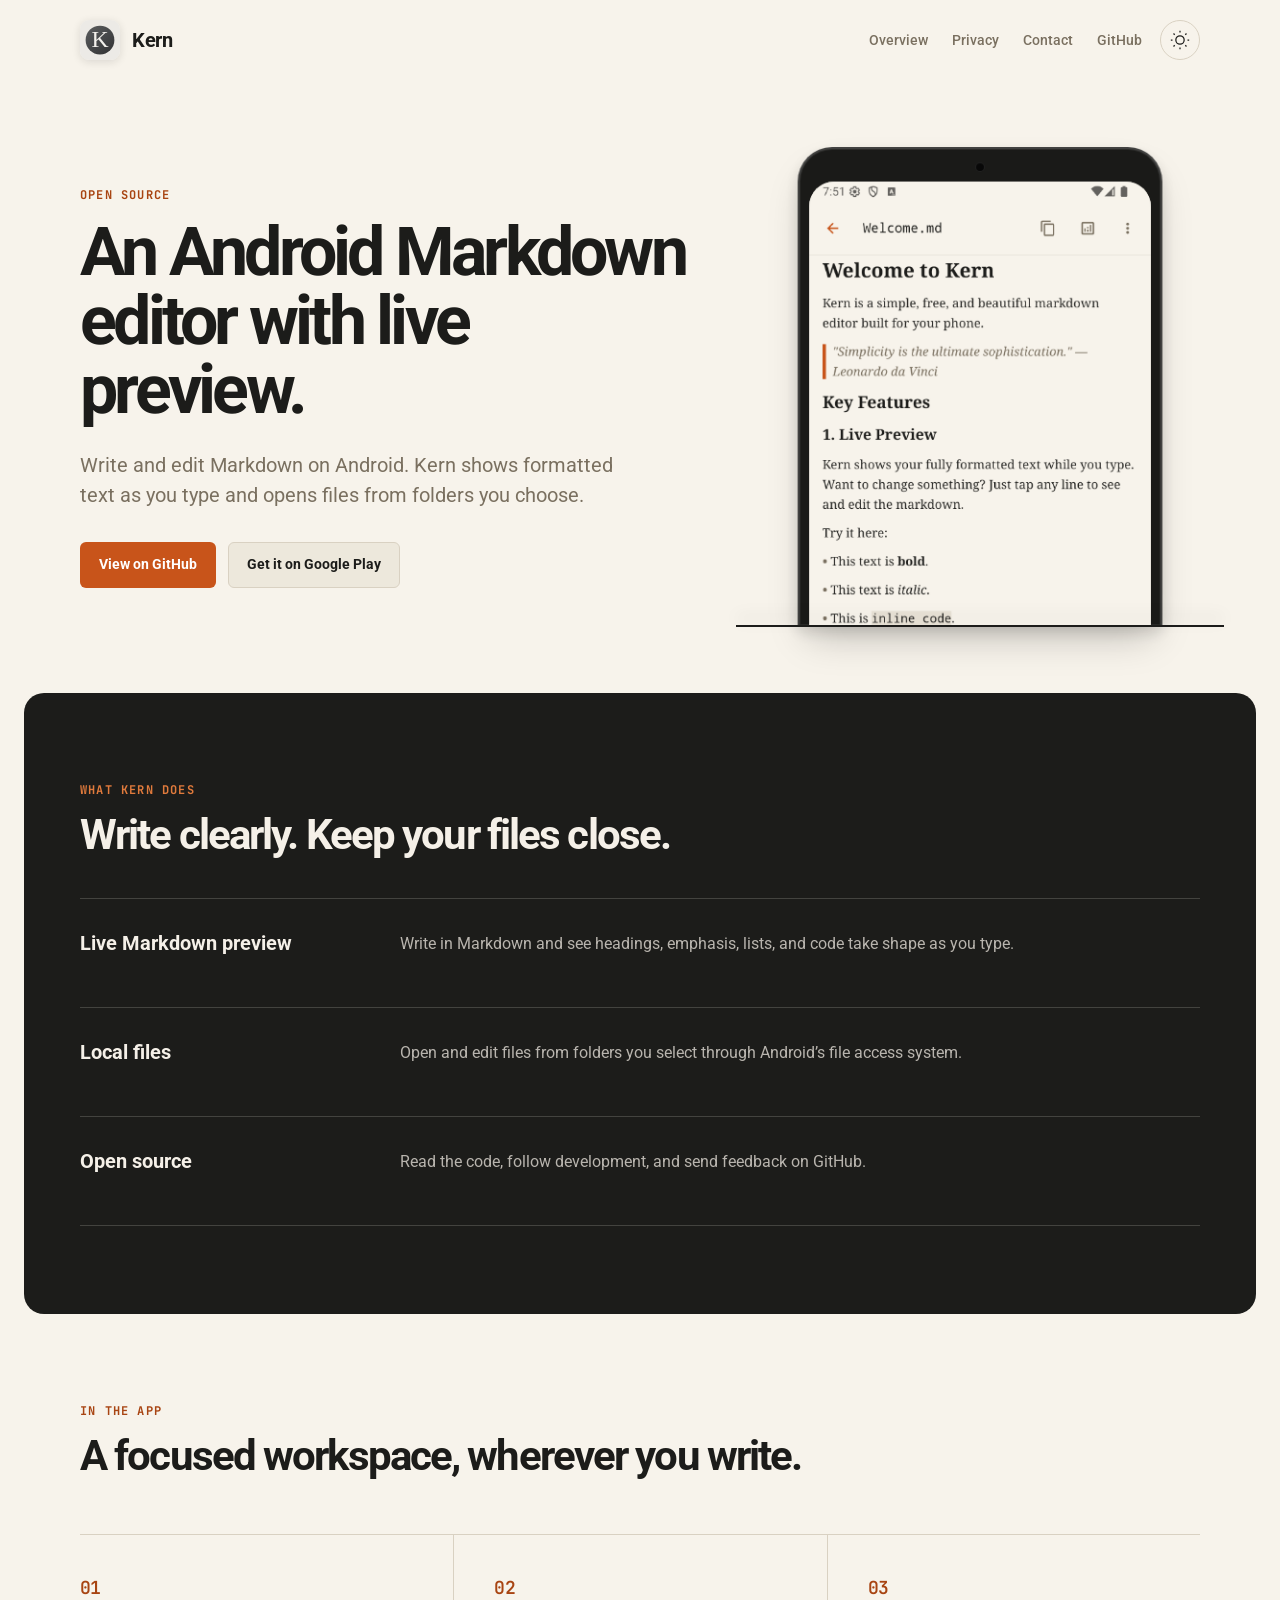
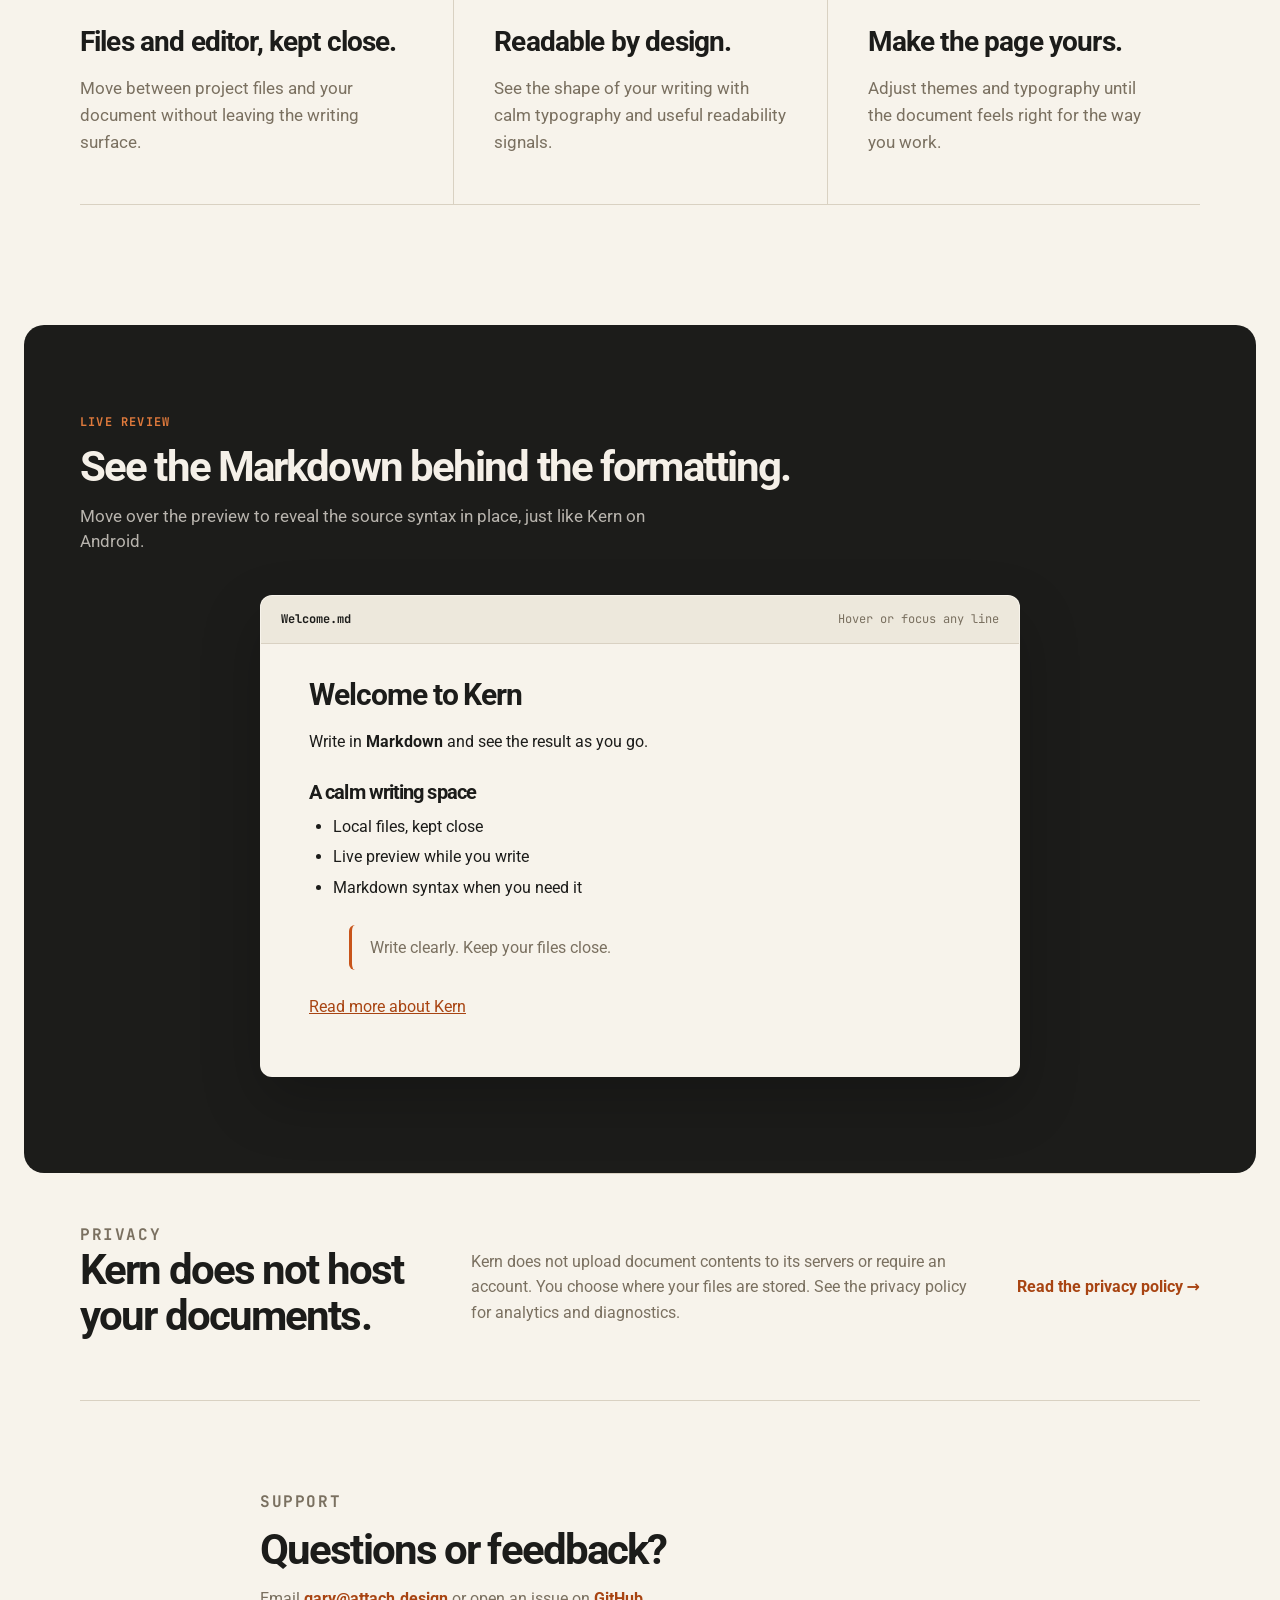
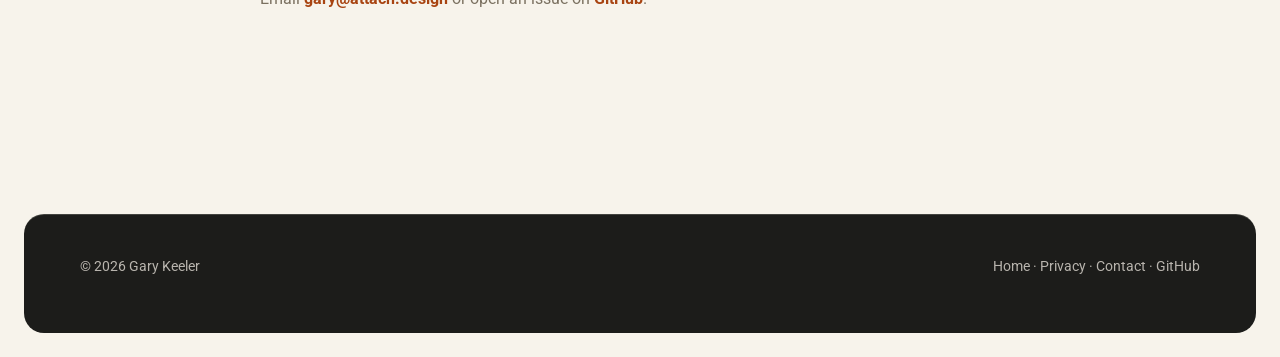
==== commit 66982ae8: "Refine website layout and interactions" ====
--- a/website/index.html
+++ b/website/index.html
@@ -7,7 +7,7 @@
   <meta name="description" content="Kern is an open-source Markdown editor for Android. Write, preview, and manage files from folders you choose.">
   <link rel="canonical" href="https://attach.design/kern/">
   <link rel="icon" type="image/svg+xml" href="favicon.svg">
-  <meta name="theme-color" content="#FCFBFA">
+  <meta name="theme-color" content="#F7F3EB">
   <meta name="application-name" content="Kern">
   <meta name="robots" content="index, follow">
 
@@ -48,7 +48,7 @@
   <div class="site-header-wrapper" id="header-wrapper">
     <header class="site-header">
       <a class="brand" href="index.html" aria-label="Kern Home">
-        <span class="mark" aria-hidden="true">K</span>
+        <img class="mark" src="favicon.svg" alt="" aria-hidden="true">
         <span>Kern</span>
       </a>
 
@@ -84,14 +84,21 @@
         <p class="eyebrow" data-reveal data-reveal-delay="100">Open source</p>
         <h1 data-reveal data-reveal-delay="200">An Android Markdown editor with live preview.</h1>
         <p class="lede" data-reveal data-reveal-delay="300">Write and edit Markdown on Android. Kern shows formatted text as you type and opens files from folders you choose.</p>
-        <div class="actions" data-reveal data-reveal-delay="400">
-          <a class="button primary" href="https://github.com/iamkeeler/kern-android-markdown" target="_blank" rel="noopener">View on GitHub</a>
-          <a class="button secondary" href="https://play.google.com/store/apps/details?id=com.attachdesign.kern" target="_blank" rel="noopener">Get it on Google Play</a>
+        <div class="actions-home" id="actions-home">
+          <div class="actions" id="persistent-actions" data-reveal data-reveal-delay="400">
+            <a class="button primary" href="https://github.com/iamkeeler/kern-android-markdown" target="_blank" rel="noopener">View on GitHub</a>
+            <a class="button secondary" href="https://play.google.com/store/apps/details?id=com.attachdesign.kern" target="_blank" rel="noopener">Get it on Google Play</a>
+            <button class="actions-collapse" id="actions-collapse" type="button" aria-label="Collapse download actions" aria-expanded="true">
+              <svg viewBox="0 0 24 24" aria-hidden="true">
+                <path d="m7 10 5 5 5-5"></path>
+              </svg>
+            </button>
+          </div>
         </div>
       </div>
 
       <div class="hero-device" data-reveal data-reveal-delay="200">
-        <div class="device-bezel compact-bezel">
+        <div class="device-bezel">
           <div class="device-notch"></div>
           <div class="device-screen">
             <img src="screenshots/Screenshot_20260725_075131.png" alt="Kern editing Welcome.md with rendered Markdown formatting and the live formatting toolbar">
@@ -100,98 +107,81 @@
       </div>
     </section>
 
-    <section id="overview" class="features section-shell" aria-labelledby="overview-title">
-      <div class="section-heading" data-reveal>
-        <p class="eyebrow">What Kern does</p>
-        <h2 id="overview-title">Write clearly. Keep your files close.</h2>
-      </div>
-      <div class="feature-list">
-        <div class="feature-item" data-reveal data-reveal-delay="100">
-          <h3>Live Markdown preview</h3>
-          <p>Write in Markdown and see headings, emphasis, lists, and code take shape as you type.</p>
-        </div>
-        <div class="feature-item" data-reveal data-reveal-delay="200">
-          <h3>Local files</h3>
-          <p>Open and edit files from folders you select through Android’s file access system.</p>
-        </div>
-        <div class="feature-item" data-reveal data-reveal-delay="300">
-          <h3>Open source</h3>
-          <p>Read the code, follow development, and send feedback on GitHub.</p>
-        </div>
-      </div>
-    </section>
-
-    <section class="screenshots-section section-shell" aria-labelledby="screenshots-title">
+    <section id="overview" class="features" aria-labelledby="overview-title">
+      <div class="section-shell">
+        <div class="section-heading" data-reveal>
+          <p class="eyebrow">What Kern does</p>
+          <h2 id="overview-title">Write clearly. Keep your files close.</h2>
+        </div>
+        <div class="feature-list">
+          <div class="feature-item" data-reveal data-reveal-delay="100">
+            <h3>Live Markdown preview</h3>
+            <p>Write in Markdown and see headings, emphasis, lists, and code take shape as you type.</p>
+          </div>
+          <div class="feature-item" data-reveal data-reveal-delay="200">
+            <h3>Local files</h3>
+            <p>Open and edit files from folders you select through Android’s file access system.</p>
+          </div>
+          <div class="feature-item" data-reveal data-reveal-delay="300">
+            <h3>Open source</h3>
+            <p>Read the code, follow development, and send feedback on GitHub.</p>
+          </div>
+        </div>
+      </div>
+    </section>
+
+    <section class="details-section section-shell" aria-labelledby="details-title">
       <div class="section-heading" data-reveal>
         <p class="eyebrow">In the app</p>
-        <h2 id="screenshots-title">A focused workspace, wherever you write.</h2>
-      </div>
-      <div class="screenshots-grid">
-        <article class="screenshot-card" data-reveal data-reveal-delay="100">
-          <div class="screenshot-device">
-            <div class="device-bezel">
-              <div class="device-notch"></div>
-              <div class="device-screen">
-                <img src="screenshots/framed/phone-02-workspace-1080x1920.png" alt="Kern workspace with files and an open Markdown document" loading="lazy">
-              </div>
-            </div>
-          </div>
+        <h2 id="details-title">A focused workspace, wherever you write.</h2>
+      </div>
+      <div class="details-grid">
+        <article class="detail-card" data-reveal data-reveal-delay="100">
+          <p class="detail-number">01</p>
           <h3>Files and editor, kept close.</h3>
           <p>Move between project files and your document without leaving the writing surface.</p>
         </article>
 
-        <article class="screenshot-card" data-reveal data-reveal-delay="200">
-          <div class="screenshot-device">
-            <div class="device-bezel">
-              <div class="device-notch"></div>
-              <div class="device-screen">
-                <img src="screenshots/framed/phone-03-hemingway-1080x1920.png" alt="Kern document with readability highlights" loading="lazy">
-              </div>
-            </div>
-          </div>
+        <article class="detail-card" data-reveal data-reveal-delay="200">
+          <p class="detail-number">02</p>
           <h3>Readable by design.</h3>
           <p>See the shape of your writing with calm typography and useful readability signals.</p>
         </article>
 
-        <article class="screenshot-card" data-reveal data-reveal-delay="300">
-          <div class="screenshot-device">
-            <div class="device-bezel">
-              <div class="device-notch"></div>
-              <div class="device-screen">
-                <img src="screenshots/framed/phone-04-themes-1080x1920.png" alt="Kern theme and typography controls" loading="lazy">
-              </div>
-            </div>
-          </div>
+        <article class="detail-card" data-reveal data-reveal-delay="300">
+          <p class="detail-number">03</p>
           <h3>Make the page yours.</h3>
           <p>Adjust themes and typography until the document feels right for the way you work.</p>
         </article>
       </div>
     </section>
 
-    <section class="syntax-demo section-shell" aria-labelledby="syntax-demo-title">
-      <div class="section-heading" data-reveal>
-        <p class="eyebrow">Live review</p>
-        <h2 id="syntax-demo-title">See the Markdown behind the formatting.</h2>
-        <p class="section-subtext">Move over the preview to reveal the source syntax in place, just like Kern on Android.</p>
-      </div>
-
-      <div class="syntax-demo-frame" data-reveal data-reveal-delay="100">
-        <div class="syntax-demo-bar">
-          <span class="syntax-demo-file">Welcome.md</span>
-          <span class="syntax-demo-hint">Hover or focus any line</span>
-        </div>
-        <article class="syntax-preview" aria-label="Interactive Markdown preview">
-          <h1 class="markdown-hover-target" data-markdown-source="# Welcome to Kern" tabindex="0">Welcome to Kern</h1>
-          <p class="markdown-hover-target" data-markdown-source="Write in **Markdown** and see the result as you go." tabindex="0">Write in <strong>Markdown</strong> and see the result as you go.</p>
-          <h2 class="markdown-hover-target" data-markdown-source="## A calm writing space" tabindex="0">A calm writing space</h2>
-          <ul>
-            <li class="markdown-hover-target" data-markdown-source="- Local files, kept close" tabindex="0">Local files, kept close</li>
-            <li class="markdown-hover-target" data-markdown-source="- Live preview while you write" tabindex="0">Live preview while you write</li>
-            <li class="markdown-hover-target" data-markdown-source="- Markdown syntax when you need it" tabindex="0">Markdown syntax when you need it</li>
-          </ul>
-          <blockquote class="markdown-hover-target" data-markdown-source="> Write clearly. Keep your files close." tabindex="0">Write clearly. Keep your files close.</blockquote>
-          <p class="markdown-hover-target" data-markdown-source="[Read more about Kern](https://github.com/iamkeeler/kern-android-markdown)" tabindex="0"><a href="https://github.com/iamkeeler/kern-android-markdown" target="_blank" rel="noopener">Read more about Kern</a></p>
-        </article>
+    <section class="syntax-demo" aria-labelledby="syntax-demo-title">
+      <div class="section-shell">
+        <div class="section-heading" data-reveal>
+          <p class="eyebrow">Live review</p>
+          <h2 id="syntax-demo-title">See the Markdown behind the formatting.</h2>
+          <p class="section-subtext">Move over the preview to reveal the source syntax in place, just like Kern on Android.</p>
+        </div>
+
+        <div class="syntax-demo-frame" data-reveal data-reveal-delay="100">
+          <div class="syntax-demo-bar">
+            <span class="syntax-demo-file">Welcome.md</span>
+            <span class="syntax-demo-hint">Hover or focus any line</span>
+          </div>
+          <article class="syntax-preview" aria-label="Interactive Markdown preview">
+            <h1 class="markdown-hover-target" data-markdown-source="# Welcome to Kern" tabindex="0">Welcome to Kern</h1>
+            <p class="markdown-hover-target" data-markdown-source="Write in **Markdown** and see the result as you go." tabindex="0">Write in <strong>Markdown</strong> and see the result as you go.</p>
+            <h2 class="markdown-hover-target" data-markdown-source="## A calm writing space" tabindex="0">A calm writing space</h2>
+            <ul>
+              <li class="markdown-hover-target" data-markdown-source="- Local files, kept close" tabindex="0">Local files, kept close</li>
+              <li class="markdown-hover-target" data-markdown-source="- Live preview while you write" tabindex="0">Live preview while you write</li>
+              <li class="markdown-hover-target" data-markdown-source="- Markdown syntax when you need it" tabindex="0">Markdown syntax when you need it</li>
+            </ul>
+            <blockquote class="markdown-hover-target" data-markdown-source="> Write clearly. Keep your files close." tabindex="0">Write clearly. Keep your files close.</blockquote>
+            <p class="markdown-hover-target" data-markdown-source="[Read more about Kern](https://github.com/iamkeeler/kern-android-markdown)" tabindex="0"><a href="https://github.com/iamkeeler/kern-android-markdown" target="_blank" rel="noopener">Read more about Kern</a></p>
+          </article>
+        </div>
       </div>
     </section>
 
@@ -205,20 +195,25 @@
     </section>
 
     <section class="contact section-shell" aria-labelledby="contact-title" data-reveal>
-      <p class="eyebrow">Support</p>
-      <h2 id="contact-title">Questions or feedback?</h2>
-      <p class="markdown-hover-ignore">Email <a class="text-link" href="mailto:gary@attach.design">gary@attach.design</a> or open an issue on <a class="text-link" href="https://github.com/iamkeeler/kern-android-markdown" target="_blank" rel="noopener">GitHub</a>.</p>
+      <div class="contact-copy">
+        <p class="eyebrow">Support</p>
+        <h2 id="contact-title">Questions or feedback?</h2>
+        <p class="markdown-hover-ignore">Email <a class="text-link" href="mailto:gary@attach.design">gary@attach.design</a> or open an issue on <a class="text-link" href="https://github.com/iamkeeler/kern-android-markdown" target="_blank" rel="noopener">GitHub</a>.</p>
+      </div>
+      <div class="actions-anchor" id="actions-anchor"></div>
     </section>
   </main>
 
   <footer class="site-footer">
-    <span>© 2026 Gary Keeler</span>
-    <span>
-      <a href="index.html">Home</a> ·
-      <a href="privacy.html">Privacy</a> ·
-      <a href="contact.html">Contact</a> ·
-      <a href="https://github.com/iamkeeler/kern-android-markdown" target="_blank" rel="noopener">GitHub</a>
-    </span>
+    <div class="site-footer-inner section-shell">
+      <span>© 2026 Gary Keeler</span>
+      <span>
+        <a href="index.html">Home</a> ·
+        <a href="privacy.html">Privacy</a> ·
+        <a href="contact.html">Contact</a> ·
+        <a href="https://github.com/iamkeeler/kern-android-markdown" target="_blank" rel="noopener">GitHub</a>
+      </span>
+    </div>
   </footer>
 
   <script>
@@ -262,6 +257,96 @@
 
     document.querySelectorAll('[data-reveal]').forEach((element) => revealObserver.observe(element));
 
+    const heroDevice = document.querySelector('.hero-device');
+    const reduceMotion = window.matchMedia('(prefers-reduced-motion: reduce)');
+    const persistentActions = document.getElementById('persistent-actions');
+    const actionsCollapse = document.getElementById('actions-collapse');
+    const actionsHome = document.getElementById('actions-home');
+    const actionsAnchor = document.getElementById('actions-anchor');
+    let actionsState = 'home';
+    let actionsAnimation;
+    let actionsFrame;
+    let parallaxFrame;
+
+    function moveActions(nextState) {
+      if (!persistentActions || nextState === actionsState) return;
+      const previousState = actionsState;
+      const first = persistentActions.getBoundingClientRect();
+
+      if (nextState === 'docked') {
+        actionsAnchor.append(persistentActions);
+        persistentActions.classList.remove('is-floating');
+        persistentActions.classList.add('is-docked');
+      } else if (nextState === 'floating') {
+        document.body.append(persistentActions);
+        persistentActions.classList.add('is-floating');
+        persistentActions.classList.remove('is-docked');
+      } else {
+        actionsHome.append(persistentActions);
+        persistentActions.classList.remove('is-floating');
+        persistentActions.classList.remove('is-docked');
+      }
+
+      actionsState = nextState;
+      const last = persistentActions.getBoundingClientRect();
+
+      if (actionsAnimation) actionsAnimation.cancel();
+      if (reduceMotion.matches || previousState === 'docked' || nextState === 'docked') return;
+
+      const deltaX = first.left - last.left;
+      const deltaY = first.top - last.top;
+      actionsAnimation = persistentActions.animate([
+        { transform: `translate(${deltaX}px, ${deltaY}px)` },
+        { transform: 'translate(0, 0)' }
+      ], {
+        duration: 920,
+        easing: 'cubic-bezier(0.22, 0.62, 0.24, 1)',
+        fill: 'none'
+      });
+    }
+
+    function updatePersistentActions() {
+      actionsFrame = null;
+      if (!persistentActions || !actionsAnchor) return;
+
+      const anchorTop = actionsAnchor.getBoundingClientRect().top;
+      const dockingLine = window.innerHeight - persistentActions.offsetHeight - 24;
+
+      if (anchorTop <= dockingLine) moveActions('docked');
+      else if (window.scrollY > 80) moveActions('floating');
+      else moveActions('home');
+    }
+
+    function updateHeroParallax() {
+      if (!heroDevice) return;
+      if (reduceMotion.matches || window.matchMedia('(max-width: 880px)').matches) {
+        heroDevice.style.setProperty('--hero-parallax', '0px');
+        return;
+      }
+      const offset = Math.max(-16, Math.min(0, -window.scrollY * 0.04));
+      heroDevice.style.setProperty('--hero-parallax', `${offset}px`);
+      parallaxFrame = null;
+    }
+
+    window.addEventListener('scroll', () => {
+      if (!parallaxFrame) parallaxFrame = window.requestAnimationFrame(updateHeroParallax);
+      if (!actionsFrame) actionsFrame = window.requestAnimationFrame(updatePersistentActions);
+    }, { passive: true });
+
+    window.addEventListener('resize', () => {
+      if (!actionsFrame) actionsFrame = window.requestAnimationFrame(updatePersistentActions);
+    });
+
+    actionsCollapse.addEventListener('click', () => {
+      const collapsed = persistentActions.classList.toggle('is-collapsed');
+      actionsCollapse.setAttribute('aria-expanded', String(!collapsed));
+      actionsCollapse.setAttribute('aria-label', collapsed ? 'Expand download actions' : 'Collapse download actions');
+      if (!actionsFrame) actionsFrame = window.requestAnimationFrame(updatePersistentActions);
+    });
+
+    updateHeroParallax();
+    updatePersistentActions();
+
   </script>
   <script src="markdown-hover.js"></script>
 </body>
--- a/website/styles.css
+++ b/website/styles.css
@@ -1,30 +1,48 @@
-@import url('https://fonts.googleapis.com/css2?family=JetBrains+Mono:ital,wght@0,400;0,500;0,600;1,400&family=Roboto+Mono:wght@400;500&family=Roboto:ital,wght@0,400;0,500;0,700;1,400&display=swap');
+@import url('https://fonts.googleapis.com/css2?family=JetBrains+Mono:ital,wght@0,400;0,500;0,600;1,400&family=Roboto:ital,wght@0,400;0,500;0,700;1,400&display=swap');
 
 :root {
-  --canvas: #FFFBFE;
-  --surface: #F7F2FA;
-  --ink: #1C1B1F;
-  --muted: #625B71;
-  --border: #E7E0EC;
-  --accent: #6650A4;
-  --accent-hover: #4F378B;
+  --canvas: #F7F3EB;
+  --surface: #EDE8DC;
+  --ink: #1C1C1A;
+  --muted: #7A7060;
+  --border: #D9D1C2;
+  --accent: #C8541A;
+  --accent-hover: #A84412;
+  --accent-text: #A84412;
   --syntax-hover: #FFF8E7;
-  --shadow: 0 16px 48px rgba(28, 27, 31, 0.08);
-  --page-lift: 0 1px 3px rgba(28, 27, 31, 0.05), 0 8px 24px rgba(28, 27, 31, 0.06), 0 0 0 1px var(--border);
+  --band-bg: #1C1C1A;
+  --band-text: #F5F0E8;
+  --band-muted: rgba(245, 240, 232, 0.72);
+  --band-border: rgba(245, 240, 232, 0.18);
+  --band-accent: #E07A3C;
+  --band-syntax-hover: rgba(245, 240, 232, 0.1);
+  --hero-rule: #1C1C1A;
+  --hero-rule-shadow: rgba(28, 28, 26, 0.18);
+  --shadow: 0 16px 48px rgba(28, 28, 26, 0.08);
+  --page-lift: 0 1px 3px rgba(28, 28, 26, 0.05), 0 8px 24px rgba(28, 28, 26, 0.06), 0 0 0 1px var(--border);
   --max: 1120px;
   --radius-md: 12px;
   --radius-sm: 6px;
 }
 
 [data-theme="dark"] {
-  --canvas: #1C1B1F;
-  --surface: #211F26;
-  --ink: #E6E1E5;
-  --muted: #CAC4D0;
-  --border: #49454F;
-  --accent: #D0BCFF;
-  --accent-hover: #E8DEF8;
+  --canvas: #1C1C1A;
+  --surface: #242420;
+  --ink: #F5F0E8;
+  --muted: #A89F8C;
+  --border: #403E38;
+  --accent: #C8541A;
+  --accent-hover: #E07A3C;
+  --accent-text: #E07A3C;
   --syntax-hover: #332F27;
+  --band-bg: #242420;
+  --band-text: #F5F0E8;
+  --band-muted: rgba(245, 240, 232, 0.68);
+  --band-border: rgba(245, 240, 232, 0.16);
+  --band-accent: #E07A3C;
+  --band-syntax-hover: rgba(245, 240, 232, 0.08);
+  --hero-rule: #242420;
+  --hero-rule-shadow: rgba(0, 0, 0, 0.3);
   --shadow: 0 16px 48px rgba(0, 0, 0, 0.45);
   --page-lift: 0 1px 3px rgba(0, 0, 0, 0.2), 0 8px 24px rgba(0, 0, 0, 0.3), 0 0 0 1px var(--border);
 }
@@ -50,17 +68,6 @@
   line-height: 1.6;
   -webkit-font-smoothing: antialiased;
   transition: background-color 200ms ease, color 200ms ease;
-}
-
-body::before {
-  content: "";
-  position: fixed;
-  inset: 0;
-  pointer-events: none;
-  opacity: 0.35;
-  background-image: linear-gradient(to right, var(--border) 1px, transparent 1px), linear-gradient(to bottom, var(--border) 1px, transparent 1px);
-  background-size: 48px 48px;
-  mask-image: linear-gradient(to bottom, black 0%, transparent 65%);
 }
 
 a { color: inherit; }
@@ -110,28 +117,25 @@
 .brand {
   display: inline-flex;
   align-items: center;
-  gap: 10px;
+  gap: 12px;
   color: var(--ink);
-  font-size: 18px;
+  font-size: 20px;
   font-weight: 700;
   letter-spacing: -0.02em;
   text-decoration: none;
 }
 
 .mark {
-  display: grid;
-  width: 30px;
-  height: 30px;
-  place-items: center;
-  color: #fff;
-  background: var(--accent);
-  border-radius: 8px;
-  font-family: "JetBrains Mono", monospace;
-  font-size: 15px;
-  box-shadow: 0 4px 12px rgba(46, 91, 255, 0.25);
-}
-
-.brand:hover .mark { background: var(--accent-hover); }
+  display: block;
+  width: 40px;
+  height: 40px;
+  border-radius: 9px;
+  object-fit: cover;
+  box-shadow: 0 2px 8px rgba(28, 28, 26, 0.12);
+  transition: transform 200ms ease;
+}
+
+.brand:hover .mark { transform: scale(1.04); }
 
 .nav-group,
 .nav { display: flex; align-items: center; }
@@ -173,22 +177,57 @@
 
 .hero {
   display: grid;
-  grid-template-columns: minmax(0, 1fr) minmax(280px, 420px);
+  grid-template-columns: minmax(0, 1.1fr) minmax(360px, 440px);
   align-items: center;
-  gap: 72px;
-  min-height: 620px;
-  padding-top: 72px;
-  padding-bottom: 72px;
+  gap: 56px;
+  min-height: 560px;
+  padding-top: 56px;
+  padding-bottom: 56px;
 }
 
 .hero-copy { max-width: 620px; }
 
-.hero-device { display: flex; justify-content: center; }
+.hero-device {
+  position: relative;
+  display: flex;
+  justify-content: center;
+  width: clamp(370px, 38vw, 440px);
+  height: clamp(440px, 40vw, 500px);
+}
+
+.hero-device .device-bezel {
+  width: clamp(330px, 34vw, 380px);
+  max-width: 100%;
+  height: clamp(440px, 40vw, 500px);
+  overflow: hidden;
+  border-bottom-right-radius: 0;
+  border-bottom-left-radius: 0;
+  transform: translate3d(0, var(--hero-parallax, 0px), 0) scale(0.96);
+  transform-origin: center center;
+  will-change: transform;
+}
+
+.hero-device .device-bezel::after {
+  display: none;
+}
+
+.hero-device::after {
+  content: "";
+  position: absolute;
+  right: -24px;
+  bottom: 2%;
+  left: -24px;
+  height: 2px;
+  background: var(--hero-rule);
+  box-shadow: 0 -8px 16px var(--hero-rule-shadow);
+  transform: translate3d(0, var(--hero-parallax, 0px), 0);
+  pointer-events: none;
+}
 
 .eyebrow,
 .small-label {
   margin: 0 0 12px;
-  color: var(--accent);
+  color: var(--accent-text);
   font-family: "JetBrains Mono", monospace;
   font-size: 12px;
   font-weight: 700;
@@ -200,14 +239,14 @@
 
 h1 {
   margin-bottom: 24px;
-  font-size: clamp(42px, 6vw, 76px);
+  font-size: clamp(42px, 5.5vw, 68px);
   line-height: 1.02;
   letter-spacing: -0.055em;
 }
 
 h2 {
   margin-bottom: 14px;
-  font-size: clamp(30px, 4vw, 46px);
+  font-size: clamp(30px, 3.8vw, 42px);
   line-height: 1.08;
   letter-spacing: -0.045em;
 }
@@ -222,7 +261,83 @@
   line-height: 1.5;
 }
 
-.actions { display: flex; flex-wrap: wrap; gap: 12px; }
+.actions-home { min-height: 46px; }
+
+.actions {
+  display: flex;
+  flex-wrap: wrap;
+  gap: 12px;
+}
+
+.actions.is-floating,
+.actions.is-docked {
+  flex-wrap: nowrap;
+  gap: 8px;
+  padding: 6px;
+  background: var(--surface);
+  border: 1px solid var(--border);
+  border-radius: 12px;
+  box-shadow: 0 10px 28px rgba(28, 28, 26, 0.2);
+}
+
+.actions.is-floating {
+  position: fixed;
+  bottom: 24px;
+  left: 50%;
+  z-index: 90;
+  width: max-content;
+  max-width: calc(100% - 48px);
+  translate: -50% 0;
+}
+
+.actions-anchor {
+  display: flex;
+  align-items: flex-start;
+  justify-content: center;
+  width: 100%;
+  min-height: 78px;
+  margin-top: 36px;
+}
+
+.actions.is-docked { position: relative; }
+
+.actions-collapse {
+  display: none;
+  flex: 0 0 42px;
+  align-items: center;
+  justify-content: center;
+  align-self: stretch;
+  min-height: 42px;
+  padding: 0;
+  color: var(--muted);
+  background: transparent;
+  border: 0;
+  border-left: 1px solid var(--border);
+  cursor: pointer;
+}
+
+.actions-collapse svg {
+  width: 20px;
+  height: 20px;
+  fill: none;
+  stroke: currentColor;
+  stroke-width: 2;
+  stroke-linecap: round;
+  stroke-linejoin: round;
+  transition: transform 180ms ease;
+}
+
+.actions.is-floating .actions-collapse,
+.actions.is-docked .actions-collapse { display: inline-flex; }
+
+.actions.is-collapsed { width: 54px; }
+.actions.is-collapsed .button { display: none; }
+.actions.is-collapsed .actions-collapse {
+  flex-basis: 100%;
+  color: var(--accent-text);
+  border-left: 0;
+}
+.actions.is-collapsed .actions-collapse svg { transform: rotate(180deg); }
 
 .button {
   display: inline-flex;
@@ -294,6 +409,25 @@
 .contact,
 .page { padding: 88px 0; }
 
+.features {
+  width: calc(100% - 48px);
+  margin-right: auto;
+  margin-left: auto;
+  padding: 88px 0;
+  background: var(--band-bg);
+  color: var(--band-text);
+  border-radius: 20px;
+  overflow: hidden;
+}
+
+.features .eyebrow { color: var(--band-accent); }
+.features .feature-list { border-color: var(--band-border); }
+.features .feature-item { border-color: var(--band-border); }
+.features .feature-item p { color: var(--band-muted); }
+.features .markdown-hover-target:hover,
+.features .markdown-hover-target:focus-visible,
+.features .markdown-hover-target.is-showing-markdown { background: var(--band-syntax-hover); }
+
 .section-heading { max-width: 720px; margin-bottom: 40px; }
 
 .feature-list { border-top: 1px solid var(--border); }
@@ -313,47 +447,71 @@
 
 .feature-item p { max-width: 680px; }
 
-.screenshots-section { padding: 24px 0 96px; }
-
-.screenshots-grid {
+.details-section { padding: 88px 0 120px; }
+
+.details-section .section-heading {
+  max-width: 860px;
+  margin-bottom: 56px;
+}
+
+.details-grid {
   display: grid;
   grid-template-columns: repeat(3, minmax(0, 1fr));
-  gap: 32px;
-}
-
-.screenshot-card {
+  border-top: 1px solid var(--border);
+  border-bottom: 1px solid var(--border);
+}
+
+.detail-card {
   min-width: 0;
-  text-align: center;
-}
-
-.screenshot-device {
-  display: flex;
-  justify-content: center;
-  margin-bottom: 24px;
-}
-
-.screenshot-device .device-bezel {
-  max-width: 220px;
-}
-
-.screenshot-card h3 {
-  margin-bottom: 10px;
-  font-size: 20px;
-}
-
-.screenshot-card p {
-  margin: 0 auto;
-  max-width: 280px;
+  min-height: 260px;
+  padding: 44px 40px 48px 0;
+}
+
+.detail-card + .detail-card {
+  padding-left: 40px;
+  border-left: 1px solid var(--border);
+}
+
+.detail-card .detail-number {
+  margin-bottom: 28px;
+  color: var(--accent-text);
+  font-family: "JetBrains Mono", monospace;
+  font-size: 18px;
+  font-weight: 600;
+  letter-spacing: -0.04em;
+  line-height: 1;
+}
+
+.detail-card h3 {
+  margin-bottom: 16px;
+  font-size: clamp(22px, 2.4vw, 28px);
+  letter-spacing: -0.03em;
+}
+
+.detail-card p {
+  margin: 0;
+  max-width: 320px;
   color: var(--muted);
-  font-size: 15px;
-}
-
-.syntax-demo { padding-top: 24px; padding-bottom: 96px; }
+  font-size: 17px;
+}
+
+.syntax-demo {
+  width: calc(100% - 48px);
+  margin-right: auto;
+  margin-left: auto;
+  padding: 88px 0 96px;
+  color: var(--band-text);
+  background: var(--band-bg);
+  border-radius: 20px;
+  overflow: hidden;
+}
+
+.syntax-demo .eyebrow { color: var(--band-accent); }
 
 .section-subtext {
   max-width: 600px;
   margin-top: 8px;
-  color: var(--muted);
+  color: var(--band-muted);
   font-size: 17px;
   line-height: 1.5;
 }
@@ -363,9 +521,9 @@
   margin: 32px auto 0;
   overflow: hidden;
   background: var(--canvas);
-  border: 1px solid var(--border);
-  border-radius: 20px;
-  box-shadow: 0 16px 42px rgba(36, 35, 32, 0.08);
+  border: 1px solid var(--band-border);
+  border-radius: var(--radius-md);
+  box-shadow: 0 24px 60px rgba(0, 0, 0, 0.22);
 }
 
 .syntax-demo-bar {
@@ -377,7 +535,7 @@
   color: var(--muted);
   background: var(--surface);
   border-bottom: 1px solid var(--border);
-  font-family: "JetBrains Mono", "Roboto Mono", monospace;
+  font-family: "JetBrains Mono", monospace;
   font-size: 12px;
 }
 
@@ -403,13 +561,13 @@
 .syntax-preview ul { max-width: 610px; margin-bottom: 24px; padding-left: 24px; }
 .syntax-preview li { margin: 5px 0; }
 .syntax-preview blockquote { max-width: 610px; margin-bottom: 24px; padding: 10px 18px; border-left: 3px solid var(--accent); color: var(--muted); }
-.syntax-preview a { color: var(--accent); }
+.syntax-preview a { color: var(--accent-text); }
 
 .markdown-hover-target {
   border-radius: 6px;
   outline: none;
   cursor: default;
-  transition: background-color 120ms ease, color 120ms ease;
+  transition: background-color 40ms ease, color 40ms ease;
 }
 
 .markdown-hover-target:hover,
@@ -425,21 +583,18 @@
   grid-template-columns: minmax(260px, 0.7fr) minmax(0, 1fr) auto;
   gap: 32px;
   align-items: center;
-  padding: 40px;
-  background: var(--surface);
-  border: 1px solid var(--border);
-  border-radius: var(--radius-md);
-  box-shadow: var(--page-lift);
-  transition: transform 200ms ease, box-shadow 200ms ease;
-}
-
-.privacy-band:hover { transform: translateY(-2px); box-shadow: var(--page-lift), 0 12px 32px rgba(26, 26, 24, 0.08); }
+  padding: 48px 0;
+  border-top: 1px solid var(--border);
+  border-bottom: 1px solid var(--border);
+}
+
 .privacy-band p { margin-bottom: 0; }
 
-.text-link { color: var(--accent); font-weight: 700; text-decoration: none; }
+.text-link { color: var(--accent-text); font-weight: 700; text-decoration: none; }
 .text-link:hover { text-decoration: underline; }
 
-.contact { max-width: 760px; }
+.contact { max-width: var(--max); }
+.contact-copy { max-width: 760px; margin: 0 auto; }
 .page { max-width: 820px; }
 
 .contact-card,
@@ -457,7 +612,7 @@
 .contact-card a {
   display: inline-block;
   max-width: 100%;
-  color: var(--accent);
+  color: var(--accent-text);
   font-size: clamp(24px, 4vw, 44px);
   font-weight: 800;
   letter-spacing: -0.035em;
@@ -468,23 +623,32 @@
 .contact-card a:hover { text-decoration: underline; }
 
 .site-footer {
+  width: calc(100% - 48px);
+  margin: 0 auto 24px;
+  padding: 0;
+  color: var(--band-muted);
+  background: var(--band-bg);
+  font-size: 14px;
+  border-top: 1px solid var(--band-border);
+  border-radius: 20px;
+  overflow: hidden;
+}
+
+.site-footer-inner {
   display: flex;
   justify-content: space-between;
   gap: 24px;
-  padding: 40px 0 56px;
-  color: var(--muted);
-  font-size: 14px;
-  border-top: 1px solid var(--border);
+  padding-top: 40px;
+  padding-bottom: 56px;
 }
 
 .site-footer a { text-decoration: none; }
-.site-footer a:hover { color: var(--ink); }
+.site-footer a:hover { color: var(--band-text); }
 
 @media (max-width: 880px) {
-  .hero { grid-template-columns: 1fr; padding-top: 32px; gap: 40px; }
+  .hero { grid-template-columns: 1fr; min-height: auto; padding-top: 32px; gap: 40px; }
   .privacy-band { grid-template-columns: 1fr; gap: 20px; }
   .feature-item { grid-template-columns: 1fr; gap: 12px; }
-  .screenshots-grid { gap: 24px; }
 }
 
 @media (max-width: 640px) {
@@ -508,18 +672,35 @@
   }
 
   .nav.open { display: flex; }
-  .site-footer { flex-direction: column; gap: 16px; }
-  .screenshots-grid { grid-template-columns: 1fr; }
+  .site-footer-inner { flex-direction: column; gap: 16px; }
+  .actions.is-floating,
+  .actions.is-docked { justify-content: center; width: calc(100% - 48px); }
+  .actions.is-docked { width: 100%; }
+  .actions.is-floating .button,
+  .actions.is-docked .button { flex: 1 1 100%; }
+  .actions.is-floating.is-collapsed,
+  .actions.is-docked.is-collapsed { width: 54px; }
+  .details-grid { grid-template-columns: 1fr; }
+  .details-section { padding: 64px 0 80px; }
+  .details-section .section-heading { margin-bottom: 40px; }
+  .detail-card { min-height: 0; padding: 36px 0 40px; border-bottom: 1px solid var(--border); }
+  .detail-card:last-child { border-bottom: 0; }
+  .detail-card + .detail-card { padding-left: 0; border-left: 0; }
   .syntax-demo-bar { align-items: flex-start; flex-direction: column; gap: 4px; }
   .syntax-demo-hint { text-align: left; }
   .syntax-preview { padding: 28px 24px 32px; }
   .syntax-preview h1 { font-size: 25px; }
+  .hero-device .device-bezel {
+    width: 275px;
+    height: 390px;
+  }
+
+  .hero-device { width: 315px; height: 390px; }
 }
 
 @media (prefers-reduced-motion: reduce) {
   html { scroll-behavior: auto; }
   [data-reveal],
   .markdown-hover-target,
-  .button,
-  .privacy-band { transition: none; }
-}
+  .button { transition: none; }
+}
